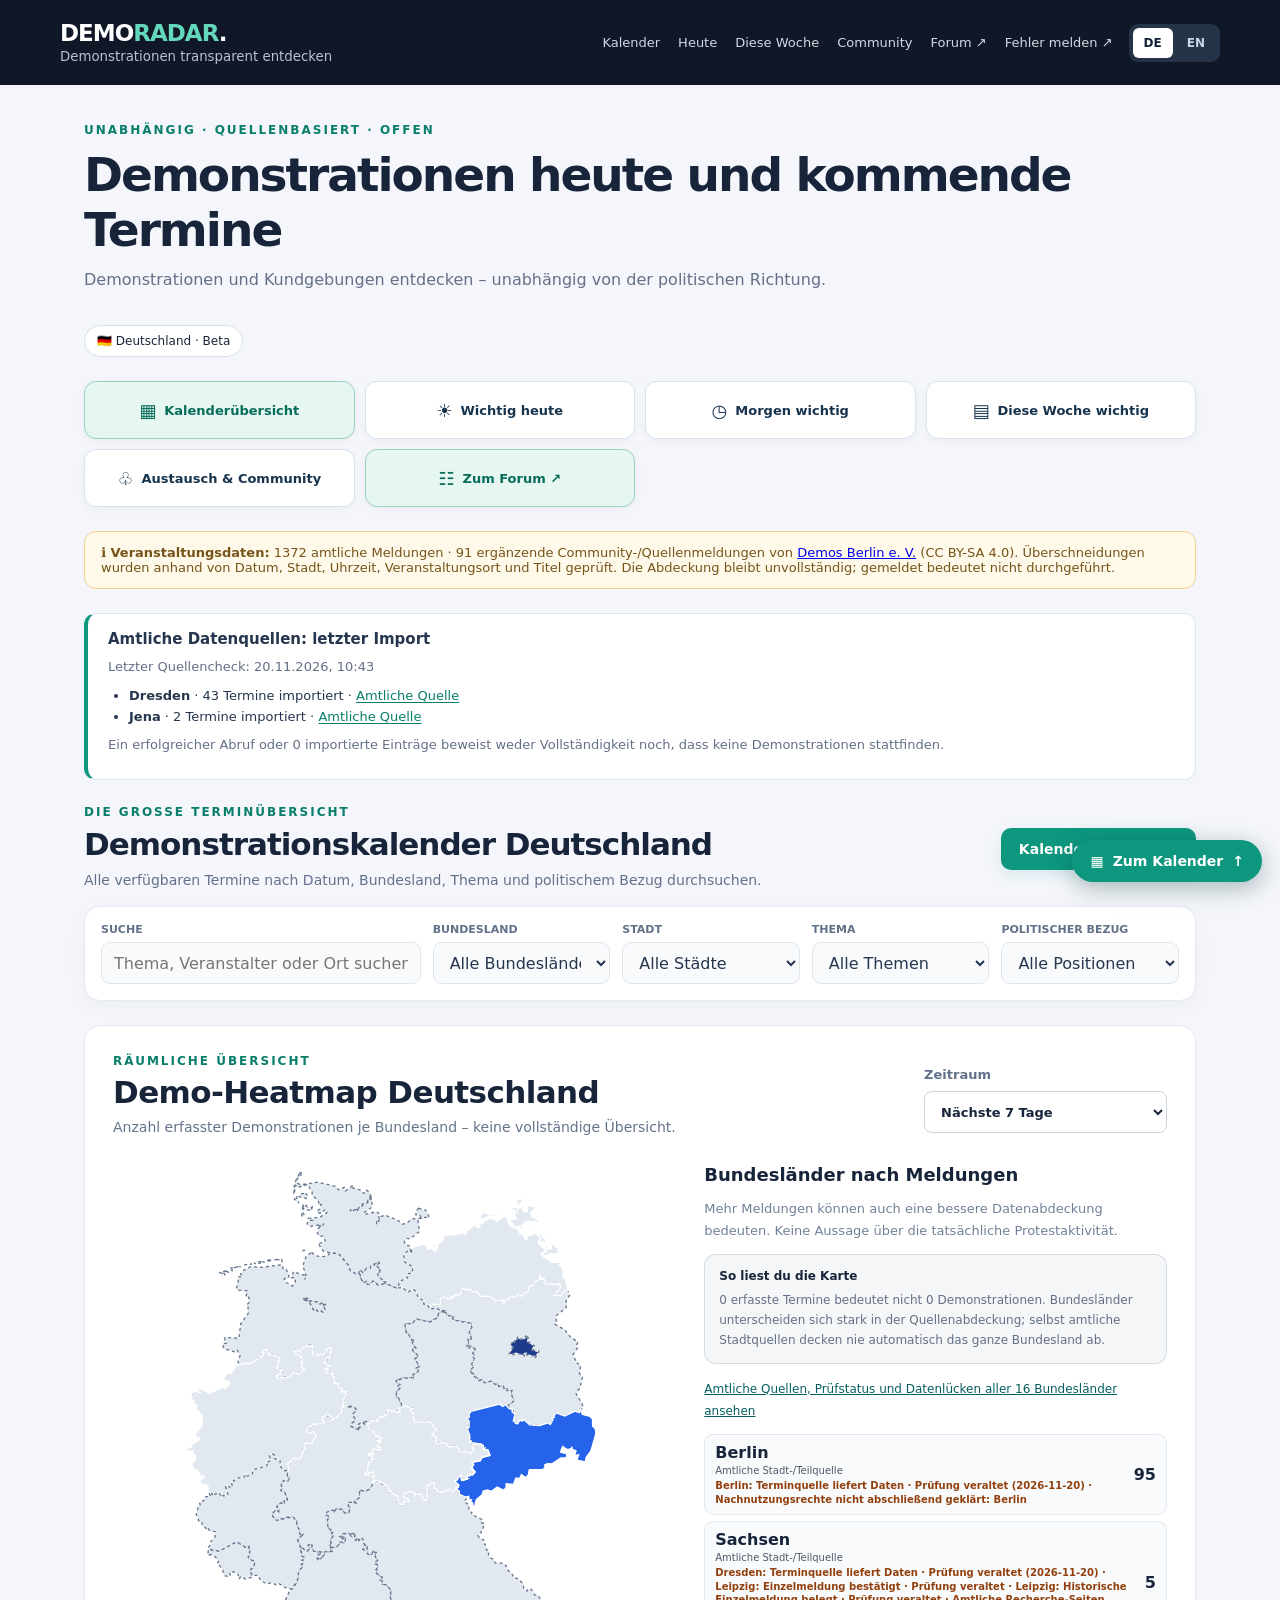
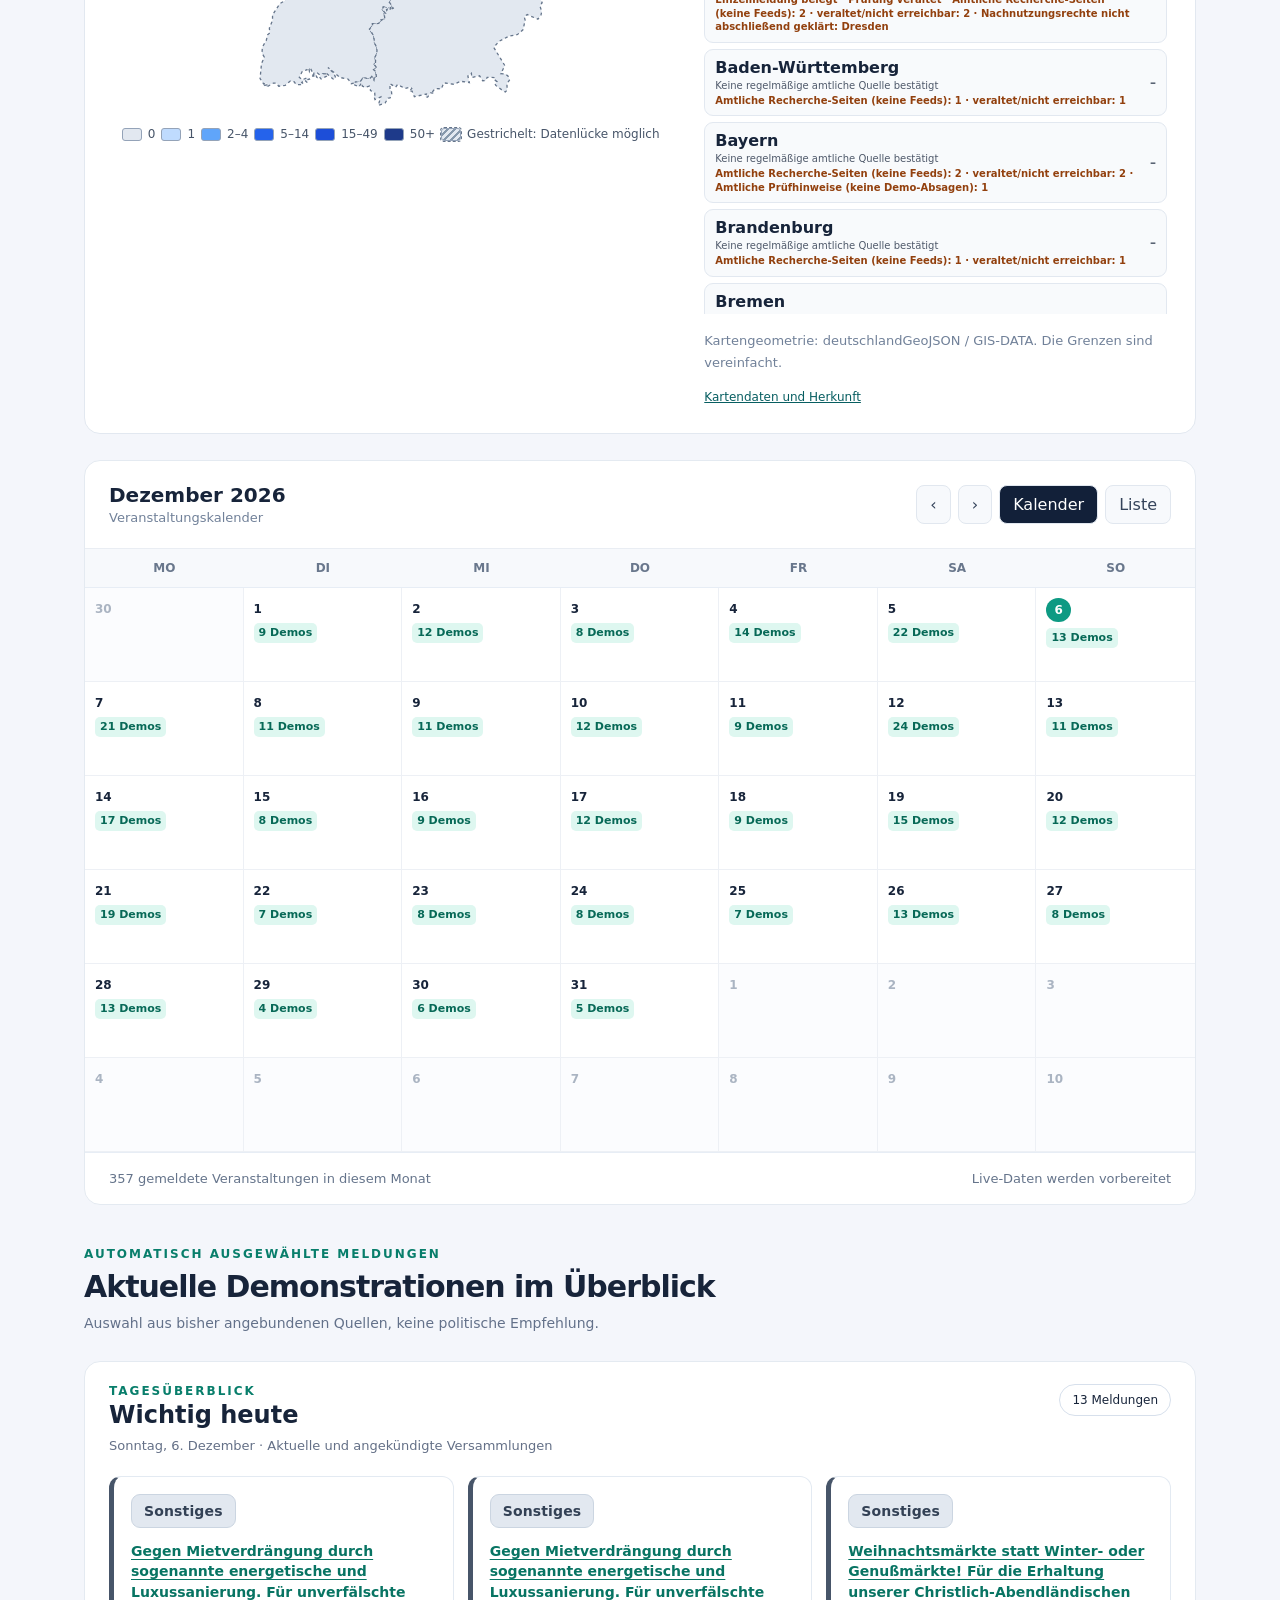
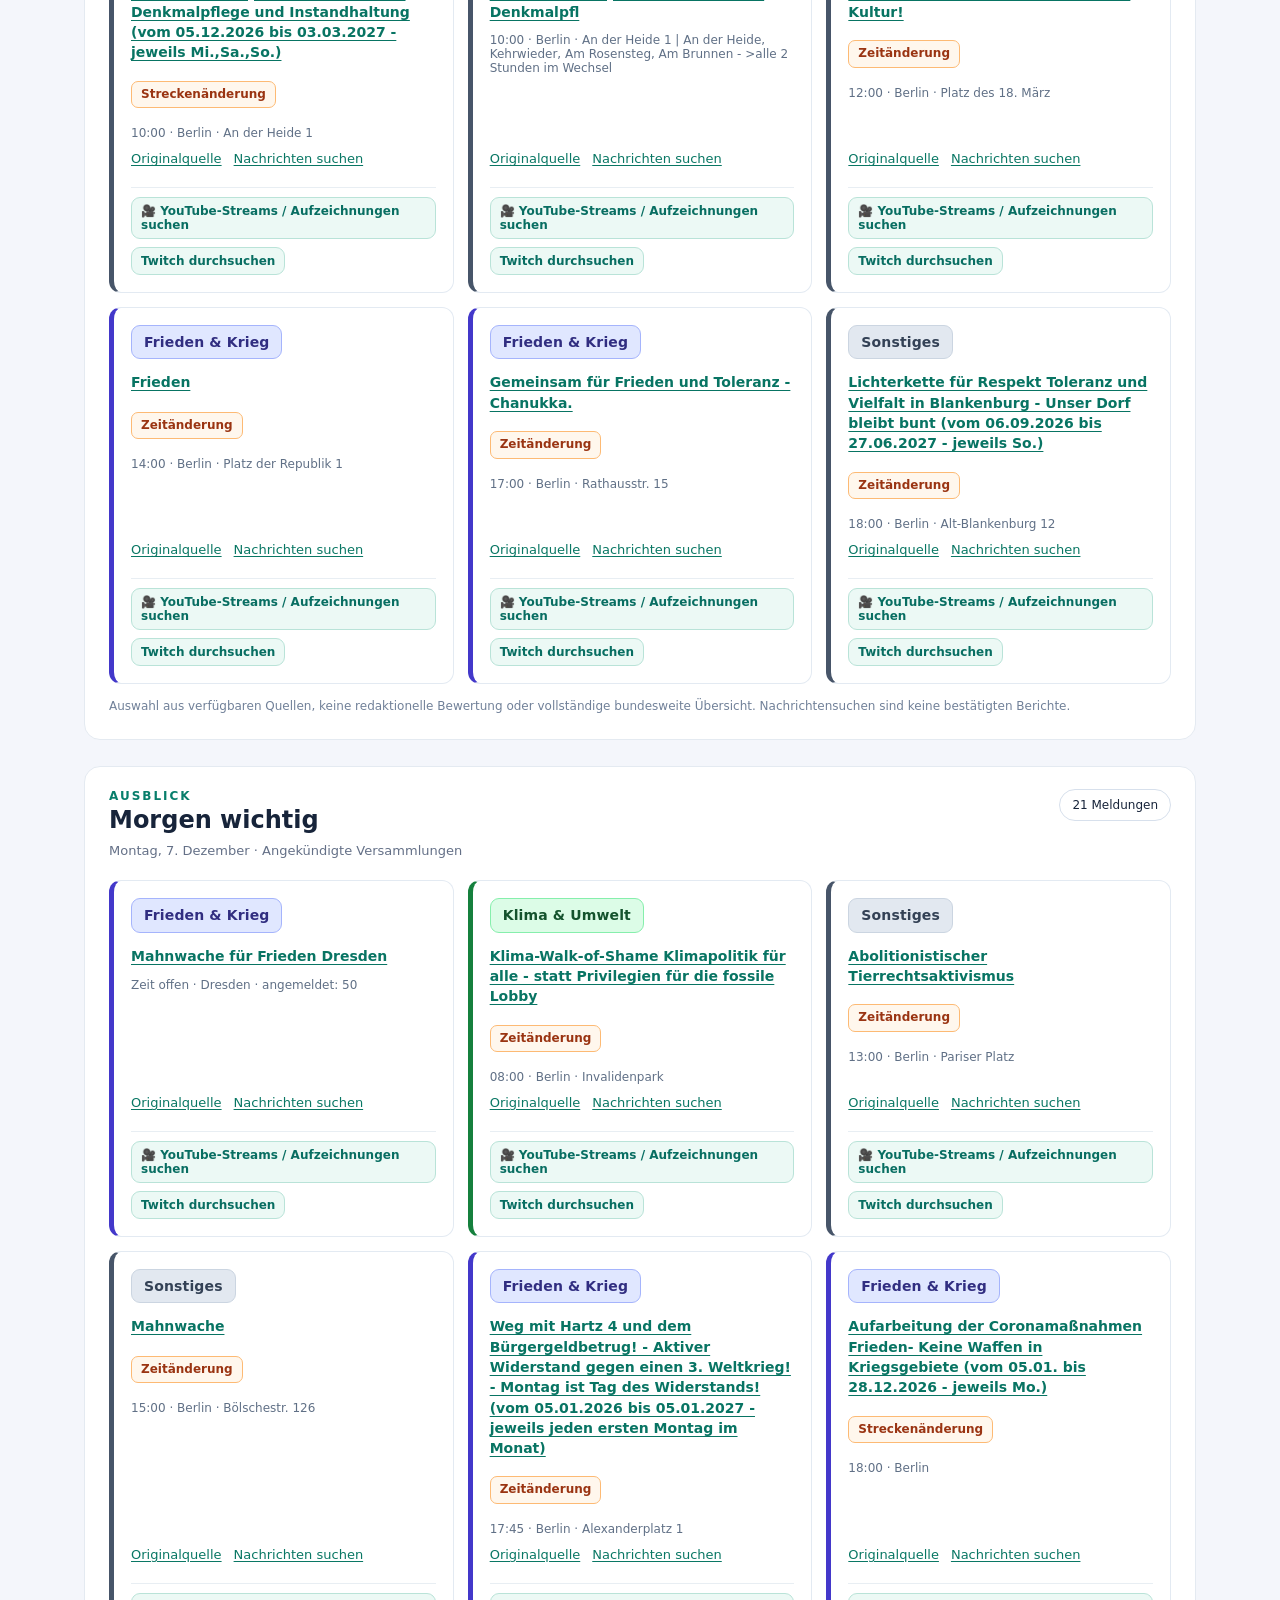
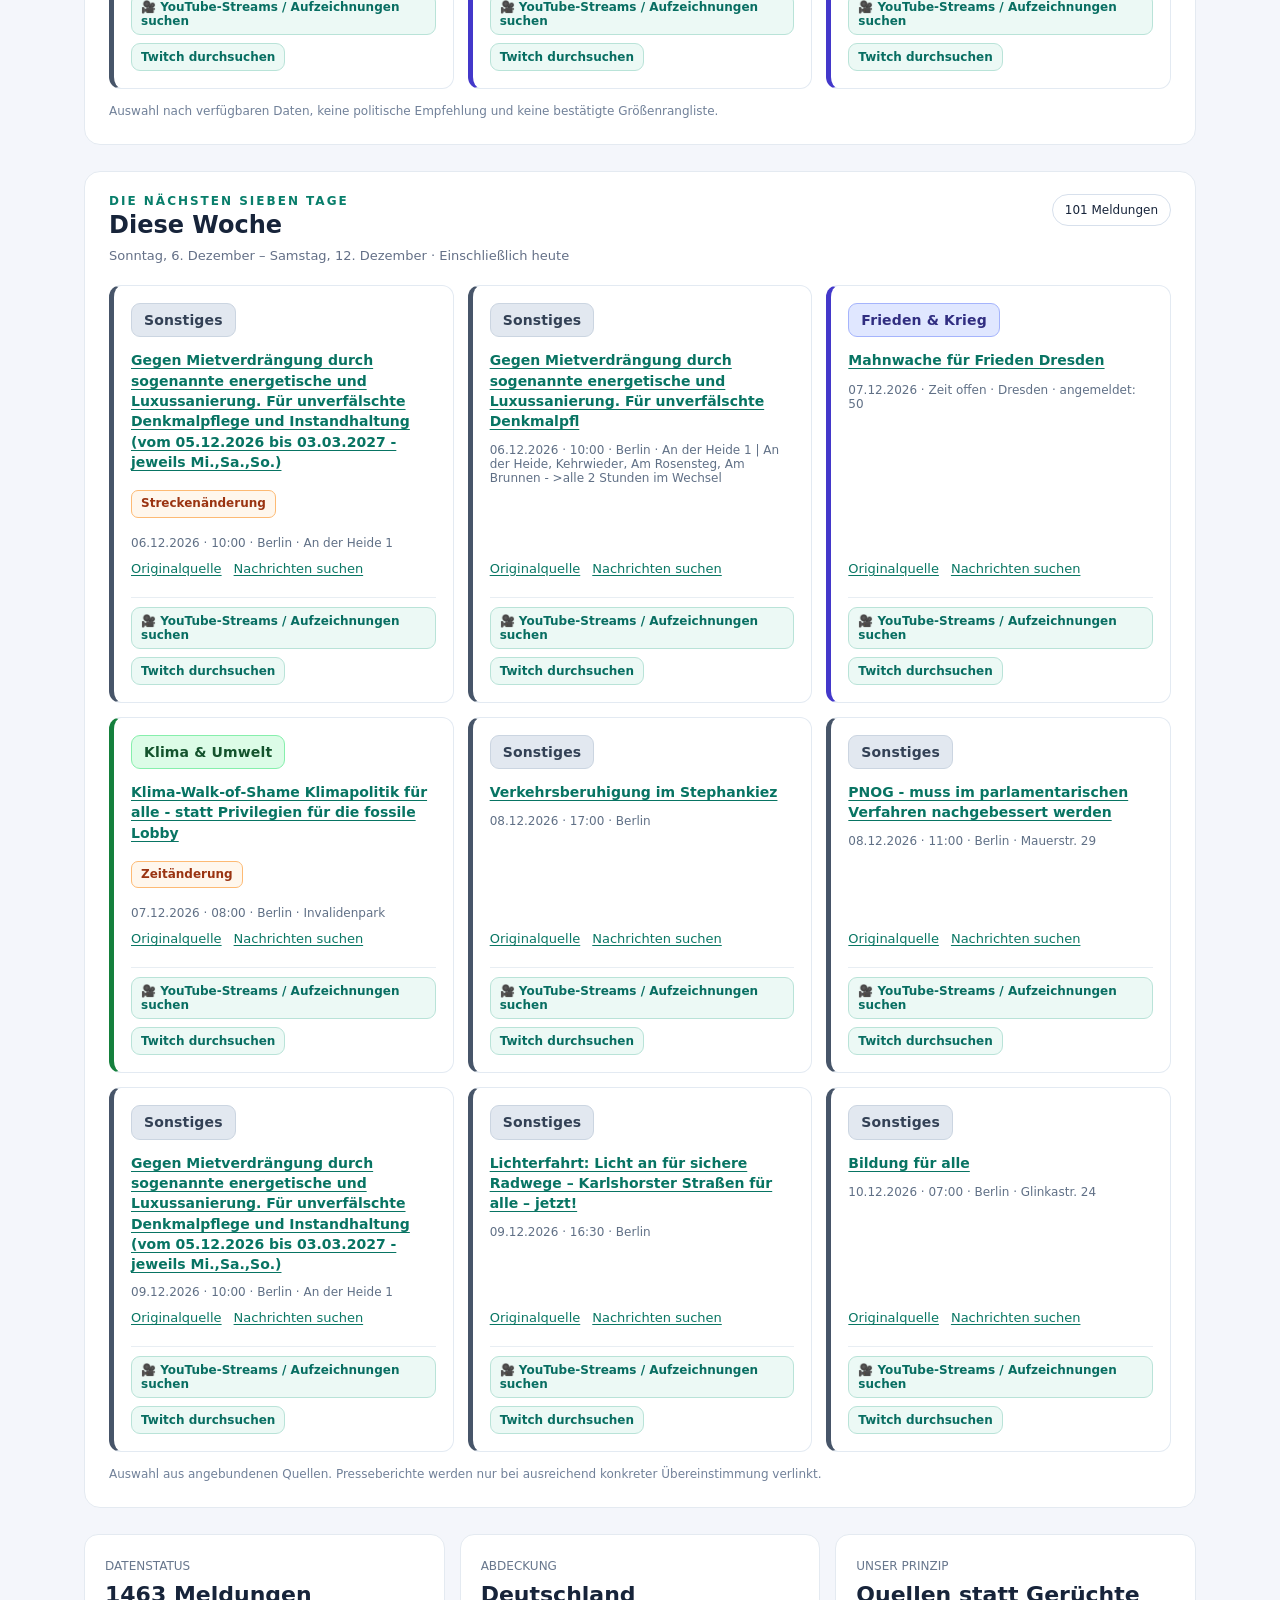
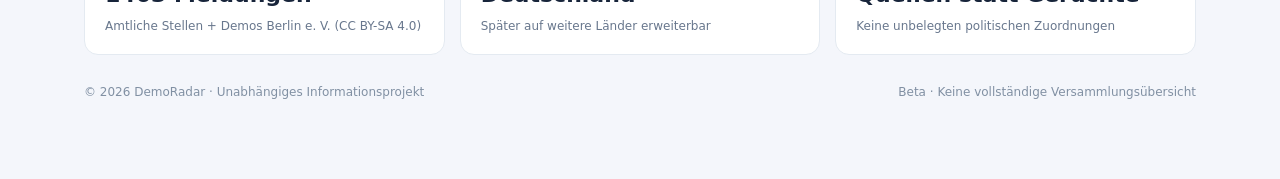
==== index.html @ 7ce8adf0 "seo: target demonstrations today and future dates in DE/EN H1 and translation" ====
<!doctype html>
<html lang="de"><head><meta charset="utf-8"><meta name="viewport" content="width=device-width,initial-scale=1"><meta name="theme-color" content="#101827"><meta name="robots" content="index,follow,max-snippet:-1"><meta property="og:type" content="website"><meta property="og:site_name" content="DemoRadar"><meta property="og:title" content="DemoRadar – Demonstrationen in Deutschland finden"><meta property="og:description" content="Heutige und kommende Demonstrationen nach Stadt und Bundesland entdecken – mit Quellen, Datenstand und Hinweisen zu Abdeckungslücken."><meta property="og:url" content="https://demoradar.pages.dev/"><meta name="twitter:card" content="summary"><meta name="description" content="DemoRadar – Demonstrationen, Kundgebungen und Proteste finden. Transparenter Kalender für Deutschland."><title>DemoRadar — Demonstrationen im Überblick</title><link rel="canonical" href="https://demoradar.pages.dev/"><link rel="alternate" hreflang="de" href="https://demoradar.pages.dev/"><link rel="alternate" hreflang="en" href="https://demoradar.pages.dev/en/"><link rel="alternate" hreflang="x-default" href="https://demoradar.pages.dev/"><style>
:root{font-family:Inter,system-ui,-apple-system,Segoe UI,sans-serif;color:#17243a;background:#f4f6fb}*{box-sizing:border-box}body{margin:0}button,input,select{font:inherit}button{cursor:pointer}header{background:#101827;color:#fff;padding:20px max(24px,calc((100vw - 1160px)/2));display:flex;justify-content:space-between;align-items:center;gap:16px;flex-wrap:wrap}header .brand{font-size:23px;font-weight:850;letter-spacing:-1px}.brand span{color:#63d8bd}header small{color:#b6c2d3}nav{display:flex;gap:18px;font-size:13px;color:#d0d9e4}main{max-width:1160px;margin:auto;padding:38px 24px 80px}.intro{display:flex;justify-content:space-between;gap:20px;align-items:end;flex-wrap:wrap}.eyebrow{font-size:12px;text-transform:uppercase;font-weight:800;letter-spacing:2px;color:#087e6b}h1{font-size:clamp(30px,4vw,47px);letter-spacing:-2px;margin:10px 0}p{line-height:1.65;color:#647087}.intro p{margin:0 0 12px}.pill{border:1px solid #d7e0ec;border-radius:99px;padding:8px 12px;background:white;font-size:12px}.notice{border:1px solid #f1d08a;background:#fff9e9;border-radius:12px;padding:13px 16px;font-size:13px;color:#765419;margin:24px 0}.toolbar{display:grid;grid-template-columns:minmax(180px,1.8fr) repeat(4,minmax(0,1fr));gap:12px;background:white;border:1px solid #e4eaf1;box-shadow:0 4px 20px #1020370a;border-radius:16px;padding:16px}label{font-size:11px;color:#62718a;font-weight:750;display:block;margin-bottom:6px}input,select{background:#f8fafc;border:1px solid #dfe6ee;border-radius:9px;width:100%;height:42px;padding:0 12px;color:#26364e}input:focus,select:focus{outline:2px solid #4cbda9}.mainpanel{margin-top:26px;border:1px solid #e4eaf1;background:#fff;border-radius:16px;overflow:hidden}.panelhead{display:flex;justify-content:space-between;align-items:center;gap:15px;padding:22px 24px;border-bottom:1px solid #e9edf3;flex-wrap:wrap}.panelhead h2{margin:0;font-size:20px}.controls{display:flex;gap:7px}.controls button{background:#f7f9fc;border:1px solid #e1e7ef;border-radius:8px;padding:9px 13px;color:#34435a}.controls button.active{background:#122039;color:white}.week{display:grid;grid-template-columns:repeat(7,1fr);text-align:center;background:#f7f9fc;border-bottom:1px solid #e7edf5;color:#69778c;font-size:12px;font-weight:750}.week div{padding:12px}.calendar{display:grid;grid-template-columns:repeat(7,1fr)}.day{min-height:94px;border-right:1px solid #edf0f5;border-bottom:1px solid #edf0f5;padding:10px;position:relative}.day:nth-child(7n){border-right:0}.day.muted{background:#fbfcfe;color:#aab4c2}.daynum{font-size:12px;font-weight:750}.today .daynum{display:inline-block;background:#0e9a83;color:#fff;border-radius:50%;padding:5px 8px}.empty{padding:60px 24px;text-align:center}.empty .symbol{font-size:40px}.empty h3{margin:10px 0 3px}.empty p{max-width:480px;margin:0 auto}.summary{display:flex;justify-content:space-between;gap:16px;align-items:center;padding:18px 24px;border-top:1px solid #e7edf5;color:#65748b;font-size:13px;flex-wrap:wrap}.btn{background:#0d977f;color:white!important;border:0;border-radius:10px;padding:11px 16px;font-weight:700}.secondary{background:white;border:1px solid #dfe6ee;border-radius:9px;padding:9px 12px}.cards{display:grid;grid-template-columns:repeat(3,1fr);gap:15px;margin:26px 0}.stat{border:1px solid #e4eaf1;border-radius:14px;background:#fff;padding:20px}.stat strong{font-size:22px;display:block;margin:8px 0}.stat span{color:#68778d;font-size:12px}.footer{font-size:12px;color:#8190a3;margin-top:30px;display:flex;justify-content:space-between;gap:15px;flex-wrap:wrap}#list{display:none;padding:22px}#list.visible{display:block}#calendarWrap.hidden{display:none}.small{font-size:13px;color:#718199}@media(max-width:760px){.toolbar{grid-template-columns:1fr 1fr}.toolbar>div:first-child{grid-column:span 2}.cards{grid-template-columns:1fr}.day{min-height:65px;padding:6px}.panelhead{padding:17px}.week div{padding:9px 2px}}@media(max-width:440px){nav{display:none}main{padding:25px 12px 50px}.toolbar{grid-template-columns:1fr}.toolbar>div:first-child{grid-column:span 1}.day{min-height:54px}.controls button{padding:8px}}

/* Transparenter Status amtlicher Quellen */
.source-status-note{margin:16px 0 22px;padding:16px 20px;background:#fff;border:1px solid #dce7f1;border-left:4px solid #0d977f;border-radius:12px;font-size:13px;color:#26364e}
.source-status-note>strong{font-size:15px}
.source-status-note p{margin:8px 0;color:#647087}
.source-status-note ul{margin:10px 0;padding-left:21px;display:grid;gap:6px}
.source-status-note a{color:#087e6b;text-underline-offset:2px}
.source-status-note a:focus-visible{outline:2px solid #087e6b;outline-offset:2px}

/* Demo event related livestreams and recordings. Never infer LIVE from a channel link. */
.event-stream-teaser{display:flex;gap:8px;flex-wrap:wrap;margin-top:10px;padding-top:9px;border-top:1px solid #e8eef3}
.event-stream-teaser a{display:inline-flex;align-items:center;max-width:100%;padding:6px 9px;font-size:12px;font-weight:750;color:#086e62;background:#ecf9f5;border:1px solid #b9e3d8;border-radius:9px;text-decoration:none;overflow-wrap:anywhere}
.event-stream-teaser a:hover,.event-stream-teaser a:focus-visible{background:#d6f5e9;border-color:#0d977f}
.event-stream-teaser a:focus-visible{outline:3px solid #155e75;outline-offset:2px}
/* Potential video matches are deliberately less prominent than verified event streams. */
.event-stream-teaser.tentative a{background:#fff8e6;color:#75521c;border-color:#e8c98a}
.event-stream-teaser.tentative a:hover,.event-stream-teaser.tentative a:focus-visible{background:#fff1ce;border-color:#bd9552}
.event-stream-teaser.tentative a{flex-direction:column;align-items:flex-start;gap:3px;line-height:1.35;max-width:min(100%,360px)}
.event-stream-teaser.tentative a span{font-weight:800}
.event-stream-teaser.tentative a small{font-size:11px;font-weight:500;color:#75603f;overflow-wrap:anywhere}
.heatmap-coverage-note{background:rgba(124,146,169,.08);border:1px solid rgba(124,146,169,.28);border-radius:12px;padding:12px 14px;margin:8px 0 14px;font-size:12px;line-height:1.5}
.heatmap-coverage-note p{margin:6px 0 0}
.heatmap-source-wrap{display:flex;flex-direction:column;gap:2px;min-width:0;text-align:left}
.heatmap-source-label{display:block;font-size:10px;font-weight:500;line-height:1.3;opacity:.75;white-space:normal;overflow-wrap:anywhere}
.heatmap-count-zero{font-size:12px;white-space:nowrap;opacity:.7}
.heatmap-swatch-gap{background:repeating-linear-gradient(135deg,#e2e8f0 0,#e2e8f0 3px,#8799ac 3px,#8799ac 5px)!important;outline:1px dashed #65758b}
.heatmap-state[stroke-dasharray]{stroke:#65758b;stroke-width:1.3}
@media(max-width:600px){.heatmap-coverage-note{padding:10px 12px}.heatmap-source-label{font-size:10px}}
.heatmap-health-label{display:block;font-size:10px;line-height:1.35;color:#14532d;opacity:.85;white-space:normal;overflow-wrap:anywhere}.heatmap-health-label.is-warning{color:#92400e;opacity:1}.heatmap-health-label.is-muted{color:#64748b}
/* DemoRadar Tagesueberblick */
.featured{margin:26px 0;background:#fff;border:1px solid #e4eaf1;border-radius:16px;padding:22px 24px}.featured-header{display:flex;justify-content:space-between;align-items:flex-start;gap:16px;flex-wrap:wrap}.featured-header h2{font-size:24px;margin:3px 0 6px}.featured-sub{color:#647087;font-size:13px;margin:0}.featured-grid{display:grid;grid-template-columns:repeat(3,minmax(0,1fr));gap:14px;margin-top:19px}.featured-item{border:1px solid #e3eaf2;border-radius:12px;padding:17px;display:flex;flex-direction:column;gap:11px;min-width:0}.featured-item h3{font-size:16px;line-height:1.45;margin:0;overflow-wrap:anywhere}.featured-meta{font-size:12px;color:#607086}.featured-badge{font-size:11px;font-weight:750;color:#0b7361;background:#e6f8f2;border-radius:99px;padding:5px 9px;align-self:flex-start}.featured-links{display:flex;gap:12px;flex-wrap:wrap;margin-top:auto;font-size:13px}.featured-links a{color:#097764;text-decoration:underline;text-underline-offset:2px}.featured-explainer{margin:13px 0 0;font-size:12px;color:#718199}.featured-empty{margin-top:18px;padding:20px;border-radius:10px;background:#f7f9fc;color:#647087;font-size:14px}@media(max-width:850px){.featured-grid{grid-template-columns:1fr 1fr}}@media(max-width:560px){.featured-grid{grid-template-columns:1fr}.featured{padding:18px 15px}}
.calendar-intro{display:flex;align-items:center;justify-content:space-between;gap:18px;flex-wrap:wrap;margin:25px 0 14px}.calendar-intro h2{margin:7px 0;font-size:clamp(23px,3vw,31px);letter-spacing:-1px}.calendar-intro p,.highlight-heading p{margin:0;color:#63718a;font-size:14px}.calendar-nav{display:inline-flex;align-items:center;justify-content:center;background:#0d977f;color:white;text-decoration:none;padding:13px 18px;font-size:14px;font-weight:750;border-radius:10px;box-shadow:0 5px 14px #0d977f22}.calendar-nav:hover{background:#0a806c}.highlight-heading{margin-top:42px}.highlight-heading h2{margin:8px 0;font-size:clamp(22px,3vw,30px);letter-spacing:-1px}#demo-kalender{scroll-margin-top:16px}nav a{color:#d0d9e4;text-decoration:none}nav a:hover{text-decoration:underline}@media(max-width:760px){.calendar-intro{align-items:stretch}.calendar-nav{width:100%}}@media(prefers-reduced-motion:no-preference){html{scroll-behavior:smooth}}
/* Schnellnavigation und dauerhaft erreichbarer Kalender-Sprunglink */
.quick-links{display:grid;grid-template-columns:repeat(4,minmax(0,1fr));gap:10px;margin:24px 0 12px}.quick-link{min-height:58px;display:flex;gap:8px;align-items:center;justify-content:center;text-align:center;padding:12px 10px;border-radius:12px;border:1px solid #d8e5eb;background:#fff;color:#18344d;font-weight:750;font-size:13px;text-decoration:none;box-shadow:0 2px 8px #1020370b}.quick-link:hover,.quick-link:focus-visible{background:#e6f7f2;border-color:#0d977f}.quick-link-primary{background:#e6f7f2;border-color:#9bcfbe;color:#076c59}.quick-link span[aria-hidden="true"]{font-size:18px}.quick-link span[data-i18n]{font-size:13px}.floating-calendar-link{position:fixed;z-index:1000;right:max(18px,env(safe-area-inset-right));bottom:max(18px,env(safe-area-inset-bottom));display:inline-flex;align-items:center;justify-content:center;gap:9px;background:#0d977f;color:#fff;text-decoration:none;font-weight:800;font-size:14px;padding:13px 18px;border-radius:999px;box-shadow:0 6px 24px #123a3c55;transition:background .15s,transform .15s}.floating-calendar-link:hover,.floating-calendar-link:focus-visible{background:#087463;transform:translateY(-2px)}.quick-link:focus-visible,.floating-calendar-link:focus-visible{outline:3px solid #123f9d;outline-offset:3px}#todaySection,#tomorrowSection,#weekSection,#demo-kalender{scroll-margin-top:18px}@media(max-width:750px){.quick-links{grid-template-columns:repeat(2,minmax(0,1fr));gap:8px}.quick-link{min-height:54px;font-size:12px}.quick-link span[data-i18n]{font-size:12px}.floating-calendar-link{right:12px;bottom:max(12px,env(safe-area-inset-bottom));font-size:12px;padding:12px 14px}}@media(max-width:390px){.floating-calendar-label{font-size:11px}}
.language-switch{display:inline-flex;align-items:center;gap:3px;background:#243348;padding:4px;border-radius:9px;flex-shrink:0}.language-switch button{background:transparent;color:#cad6e4;border:0;padding:8px 11px;font-size:12px;font-weight:800;border-radius:6px;cursor:pointer}.language-switch button.active{background:#fff;color:#122039}.language-switch button:focus-visible{outline:2px solid #63d8bd;outline-offset:2px}header .header-navigation{margin-left:auto}@media(max-width:440px){header .header-navigation{display:none}.language-switch{margin-left:auto}}
.day-events{overflow-wrap:anywhere;line-height:1.25;cursor:pointer}.day-events:focus-visible{outline:3px solid #087e6b;outline-offset:1px}@media(max-width:760px){.toolbar{grid-template-columns:repeat(2,minmax(0,1fr))}.day-events{font-size:clamp(9px,2.3vw,11px)!important;padding:3px 2px!important}}@media(max-width:440px){.toolbar{grid-template-columns:1fr}.toolbar>div:first-child{grid-column:span 1}}
/* Visual topic taxonomy: strong labels and a subtle card accent, independent of political position. */
.topic-card{--topic-accent:#475569;--topic-bg:#f1f5f9;--topic-ink:#334155;--topic-border:#cbd5e1;border-left:5px solid var(--topic-accent)!important}
.topic-climate{--topic-accent:#15803d;--topic-bg:#dcfce7;--topic-ink:#14532d;--topic-border:#86efac}
.topic-peace{--topic-accent:#4338ca;--topic-bg:#e0e7ff;--topic-ink:#312e81;--topic-border:#a5b4fc}
.topic-social{--topic-accent:#b45309;--topic-bg:#fef3c7;--topic-ink:#78350f;--topic-border:#fcd34d}
.topic-migration{--topic-accent:#0e7490;--topic-bg:#cffafe;--topic-ink:#164e63;--topic-border:#67e8f9}
.topic-democracy{--topic-accent:#a21caf;--topic-bg:#fae8ff;--topic-ink:#701a75;--topic-border:#f0abfc}
.topic-other{--topic-accent:#475569;--topic-bg:#e2e8f0;--topic-ink:#334155;--topic-border:#cbd5e1}
.topic-badge,.featured-badge.topic-badge{display:inline-flex;align-items:center;max-width:100%;width:max-content;min-height:33px;padding:7px 12px;border-radius:9px;border:1px solid var(--topic-border);background:var(--topic-bg);color:var(--topic-ink);font-size:14px;font-weight:800;line-height:1.3;letter-spacing:.01em;overflow-wrap:anywhere;align-self:flex-start}
.featured-item.topic-card{border-top:1px solid #e3eaf2;border-right:1px solid #e3eaf2;border-bottom:1px solid #e3eaf2}
.event-list-card{padding:16px;border:1px solid #e6eaf0;border-radius:10px;background:#fff;display:flex;flex-direction:column;gap:8px;min-width:0}
.event-list-card>strong{font-size:16px;line-height:1.4;overflow-wrap:anywhere}
.event-card-top{display:flex;align-items:center;justify-content:space-between;gap:8px 14px;flex-wrap:wrap}
.event-card-top>.small{flex:1 1 170px;text-align:right}
@media(max-width:560px){.topic-badge,.featured-badge.topic-badge{font-size:14px;padding:7px 10px}.event-card-top>.small{text-align:left;flex-basis:100%}}

/* Shareable, keyboard accessible event details. */
.event-detail-overlay[hidden]{display:none!important}
.event-detail-overlay{position:fixed;inset:0;z-index:1100;background:#101827ab;padding:clamp(10px,4vw,32px);display:grid;place-items:center}
.event-detail-panel{background:#fff;border-radius:16px;border:1px solid #dfe6ee;box-shadow:0 15px 70px #06101d66;width:min(100%,720px);max-height:calc(100dvh - 24px);overflow:auto;padding:clamp(17px,3vw,30px);overscroll-behavior:contain}
.event-detail-head{display:flex;align-items:center;justify-content:space-between;gap:12px}
.event-detail-close{font-size:22px;width:42px;height:42px;border:1px solid #d7e0ec;border-radius:9px;background:#fff;color:#17243a}
.event-detail-panel h2{font-size:clamp(23px,3vw,30px);line-height:1.3;overflow-wrap:anywhere;margin:16px 0}
.event-detail-grid{display:grid;grid-template-columns:repeat(2,minmax(0,1fr));gap:15px;margin:20px 0}
.event-detail-field{padding:12px;border:1px solid #e1e7ef;border-radius:10px;min-width:0;overflow-wrap:anywhere}
.event-detail-field strong{display:block;color:#475569;font-size:12px;margin-bottom:7px}
.event-detail-field span{color:#142237;font-weight:650}
.event-detail-actions{display:flex;flex-wrap:wrap;gap:10px;margin:15px 0}
.event-detail-actions a,.event-detail-actions button{border:1px solid #0d977f;border-radius:9px;background:#0d977f;color:white;padding:11px 15px;text-decoration:none;font-weight:700;font-size:14px}
.event-detail-actions button{background:white;color:#087463}
.event-detail-actions :focus-visible,.event-detail-close:focus-visible,.event-card-link:focus-visible{outline:3px solid #2367ab;outline-offset:3px}
.event-card-link{display:inline-flex;color:#087463;font-weight:750;font-size:14px;text-underline-offset:3px;align-self:flex-start}
body.detail-open{overflow:hidden}
@media(max-width:560px){.event-detail-grid{grid-template-columns:1fr;gap:9px}.event-detail-overlay{padding:8px}.event-detail-panel{max-height:calc(100dvh - 16px)}}

.heatmap-section{background:white;border:1px solid #e2e8f0;border-radius:16px;padding:clamp(15px,3vw,28px);margin:24px 0;scroll-margin-top:15px}
.heatmap-head{display:flex;align-items:flex-end;justify-content:space-between;flex-wrap:wrap;gap:16px}.heatmap-head h2{font-size:clamp(22px,3vw,31px);margin:6px 0;letter-spacing:-.6px}.heatmap-head p{margin:0;color:#64748b;font-size:14px}.heatmap-range-label{font-size:13px;font-weight:750;display:flex;align-items:center;gap:9px;flex-wrap:wrap}.heatmap-range-label select{padding:9px 12px;border:1px solid #cbd5e1;border-radius:8px;background:white;color:#17243a}
.heatmap-content{display:grid;grid-template-columns:minmax(0,1.2fr) minmax(230px,1fr);gap:clamp(12px,3vw,36px);align-items:start;margin-top:20px}
.heatmap-map{min-width:0}.heatmap-map svg{display:block;width:100%;max-height:560px;max-width:440px;margin:auto}
.heatmap-state{stroke:#fff;stroke-width:1.4;vector-effect:non-scaling-stroke;cursor:pointer;transition:fill .16s ease,stroke .16s ease}
.heatmap-state:hover,.heatmap-state:focus-visible{stroke:#10203e;stroke-width:2.8;outline:none}
.heatmap-state[aria-pressed="true"]{stroke:#10203e;stroke-width:3}
.heatmap-legend{display:flex;align-items:center;justify-content:center;flex-wrap:wrap;gap:6px;margin:8px auto}.heatmap-legend span{font-size:12px;color:#475569}.heatmap-swatch{width:20px;height:13px;border-radius:3px;display:inline-block;border:1px solid #94a3b8}
.heatmap-aside h3{font-size:18px;margin:5px 0 9px}.heatmap-ranking{display:grid;gap:6px;max-height:480px;overflow:auto;margin:13px 0 16px}
.heatmap-ranking button{display:flex;align-items:center;justify-content:space-between;gap:10px;width:100%;border:1px solid #e2e8f0;border-radius:9px;padding:8px 10px;background:#f8fafc;color:#17243a;font-weight:700;text-align:left;cursor:pointer}
.heatmap-ranking button[aria-pressed="true"]{border:2px solid #0d977f;background:#eefcf7}
.heatmap-ranking button:hover,.heatmap-ranking button:focus-visible{border-color:#0d977f;outline:1px solid #0d977f}
.heatmap-ranking strong{font-variant-numeric:tabular-nums}.heatmap-aside a{font-size:12px;color:#075e61}
@media(max-width:720px){.heatmap-content{grid-template-columns:1fr}.heatmap-map svg{max-height:410px}.heatmap-ranking{max-height:280px}}

.status-badges{display:flex;flex-wrap:wrap;gap:6px;margin:7px 0}
.status-pill{display:inline-flex;align-items:center;gap:5px;border-radius:7px;padding:5px 9px;font-weight:800;font-size:12px;line-height:1.3}
.status-pill.critical{background:#fee2e2;color:#991b1b;border:1px solid #fca5a5}
.status-pill.caution{background:#fff7ed;color:#9a3412;border:1px solid #fdba74}
.status-pill.info{background:#e0f2fe;color:#075985;border:1px solid #7dd3fc}
.detail-updates{border:1px solid #fde68a;background:#fffbeb;border-radius:10px;padding:12px;margin:10px 0}
.detail-updates h3{font-size:16px;margin:0 0 8px}
.detail-updates ul{padding-left:19px;margin:8px 0}
.detail-updates li{margin:8px 0;overflow-wrap:anywhere}
.detail-press{padding:12px;border:1px solid #e2e8f0;border-radius:9px;margin:10px 0}
.detail-press a{color:#087463;word-break:break-word}

.detail-community-actions{margin:16px 0;padding:16px;border:1px solid #dde8ee;background:#f6fafb;border-radius:12px}
.detail-community-actions h3{margin:2px 0 11px;font-size:18px}
.detail-community-actions p{font-size:13px;color:#475569;line-height:1.5}
.detail-community-actions a{display:inline-flex;align-items:center;padding:9px 12px;margin:5px 6px 5px 0;text-decoration:none;border-radius:8px;border:1px solid #b7d8d3;background:white;color:#096f66;font-weight:750;font-size:13px}
.detail-community-actions a:hover{border-color:#0d977f;background:#f0fdfa}
</style></head><body><header><div><div class="brand">DEMO<span>RADAR</span><span style="color:#fff">.</span></div><small data-i18n="header.subtitle">Demonstrationen transparent entdecken</small></div><nav class="header-navigation"><a href="#demo-kalender" data-i18n="nav.calendar">Kalender</a><a href="#todaySection" data-i18n="nav.today">Heute</a><a href="#weekSection" data-i18n="nav.week">Diese Woche</a><a href="/community/" data-i18n="nav.community">Community</a><a href="https://demoradar.forumieren.de/" target="_blank" rel="noopener noreferrer">Forum ↗</a><a href="/melden/" target="_blank" rel="noopener noreferrer">Fehler melden ↗</a></nav><div class="language-switch" role="group" aria-label="Language / Sprache"><button type="button" data-language="de" aria-pressed="true">DE</button><button type="button" data-language="en" aria-pressed="false">EN</button></div></header><main><div class="intro"><div><div class="eyebrow" data-i18n="hero.eyebrow">Unabhängig · Quellenbasiert · Offen</div><h1 data-i18n="hero.title">Demonstrationen heute und kommende Termine</h1><p data-i18n="hero.description">Demonstrationen und Kundgebungen entdecken – unabhängig von der politischen Richtung.</p></div><span class="pill" data-i18n="hero.beta">🇩🇪 Deutschland · Beta</span></div><nav class="quick-links" aria-label="Schnellzugriffe zu den Bereichen"><a class="quick-link quick-link-primary" href="#demo-kalender"><span aria-hidden="true">▦</span> <span data-i18n="jump.calendar">Kalenderübersicht</span></a><a class="quick-link" href="#todaySection"><span aria-hidden="true">☀</span> <span data-i18n="jump.today">Wichtig heute</span></a><a class="quick-link" href="#tomorrowSection"><span aria-hidden="true">◷</span> <span data-i18n="jump.tomorrow">Morgen wichtig</span></a><a class="quick-link" href="#weekSection"><span aria-hidden="true">▤</span> <span data-i18n="jump.week">Diese Woche wichtig</span></a><a class="quick-link" href="/community/"><span aria-hidden="true">♧</span> <span data-i18n="jump.community">Austausch &amp; Community</span></a><a class="quick-link quick-link-primary" href="https://demoradar.forumieren.de/" target="_blank" rel="noopener noreferrer"><span aria-hidden="true">☷</span> <span>Zum Forum ↗</span></a></nav><div class="notice" role="status" aria-live="polite" data-i18n="source.loadingNotice">Die aktuellen Veranstaltungsdaten werden geladen. Die Abdeckung ist noch unvollständig.</div><div class="calendar-intro"><div><div class="eyebrow" data-i18n="calendar.eyebrow">Die große Terminübersicht</div><h2 data-i18n="calendar.title">Demonstrationskalender Deutschland</h2><p data-i18n="calendar.description">Alle verfügbaren Termine nach Datum, Bundesland, Thema und politischem Bezug durchsuchen.</p></div><a class="calendar-nav" href="#demo-kalender" data-i18n="calendar.jump">Kalender ansehen ↓</a></div><div class="toolbar"><div><label for="search" data-i18n="filter.search">SUCHE</label><input id="search" data-i18n-placeholder="filter.searchPlaceholder" placeholder="Thema, Veranstalter oder Ort suchen …"></div><div><label for="region" data-i18n="filter.region">BUNDESLAND</label><select id="region"><option value="Alle Bundesländer" data-i18n="filter.allRegions">Alle Bundesländer</option><option value="Berlin" data-i18n="state.Berlin">Berlin</option><option value="Brandenburg" data-i18n="state.Brandenburg">Brandenburg</option><option value="Baden-Württemberg" data-i18n="state.Baden-Württemberg">Baden-Württemberg</option><option value="Bayern" data-i18n="state.Bayern">Bayern</option><option value="Bremen" data-i18n="state.Bremen">Bremen</option><option value="Hamburg" data-i18n="state.Hamburg">Hamburg</option><option value="Hessen" data-i18n="state.Hessen">Hessen</option><option value="Mecklenburg-Vorpommern" data-i18n="state.Mecklenburg-Vorpommern">Mecklenburg-Vorpommern</option><option value="Niedersachsen" data-i18n="state.Niedersachsen">Niedersachsen</option><option value="Nordrhein-Westfalen" data-i18n="state.Nordrhein-Westfalen">Nordrhein-Westfalen</option><option value="Rheinland-Pfalz" data-i18n="state.Rheinland-Pfalz">Rheinland-Pfalz</option><option value="Saarland" data-i18n="state.Saarland">Saarland</option><option value="Sachsen" data-i18n="state.Sachsen">Sachsen</option><option value="Sachsen-Anhalt" data-i18n="state.Sachsen-Anhalt">Sachsen-Anhalt</option><option value="Schleswig-Holstein" data-i18n="state.Schleswig-Holstein">Schleswig-Holstein</option><option value="Thüringen" data-i18n="state.Thüringen">Thüringen</option></select></div><div><label for="city" data-i18n="filter.city">STADT</label><select id="city" aria-label="Stadt auswählen"><option value="" data-i18n="filter.allCities">Alle Städte</option></select></div><div><label for="topic" data-i18n="filter.topic">THEMA</label><select id="topic"><option value="Alle Themen" data-i18n="filter.allTopics">Alle Themen</option><option value="Migration" data-i18n="filter.migration">Migration</option><option value="Klima & Umwelt" data-i18n="filter.climate">Klima & Umwelt</option><option value="Frieden & Krieg" data-i18n="filter.peace">Frieden & Krieg</option><option value="Arbeit & Soziales" data-i18n="filter.social">Arbeit & Soziales</option><option value="Demokratie" data-i18n="filter.democracy">Demokratie</option><option value="Sonstiges" data-i18n="filter.other">Sonstiges</option></select></div><div><label for="position" data-i18n="filter.position">POLITISCHER BEZUG</label><select id="position"><option value="Alle Positionen" data-i18n="filter.allPositions">Alle Positionen</option><option value="AfD organisiert" data-i18n="filter.afd">AfD organisiert</option><option value="Gegen AfD" data-i18n="filter.antiAfd">Gegen AfD</option><option value="Antifaschistisch" data-i18n="filter.antifa">Antifaschistisch</option><option value="CDU organisiert" data-i18n="filter.cdu">CDU organisiert</option><option value="Gegen CDU" data-i18n="filter.antiCdu">Gegen CDU</option><option value="Andere / unbekannt" data-i18n="filter.unknown">Andere / unbekannt</option></select></div></div><section class="heatmap-section" id="heatmapSection" aria-labelledby="heatmapHeading">
 <div class="heatmap-head"><div><div class="eyebrow" data-i18n="map.eyebrow">Räumliche Übersicht</div><h2 id="heatmapHeading" data-i18n="map.title">Demo-Heatmap Deutschland</h2><p data-i18n="map.description">Anzahl erfasster Demonstrationen je Bundesland – keine vollständige Übersicht.</p></div><label class="heatmap-range-label" for="heatmapRange"><span data-i18n="map.period">Zeitraum</span><select id="heatmapRange"><option value="7" data-i18n="map.next7">Nächste 7 Tage</option><option value="30" data-i18n="map.next30">Nächste 30 Tage</option></select></label></div>
 <div class="heatmap-content"><div class="heatmap-map"><svg id="heatmapSvg" viewBox="0 0 480 615" role="group" aria-label="Deutschlandkarte nach Anzahl erfasster Demonstrationen" data-i18n-aria="map.aria"><title>DemoRadar Deutschlandkarte</title></svg><div id="heatmapLegend" class="heatmap-legend" aria-hidden="true"></div></div><div class="heatmap-aside"><h3 data-i18n="map.ranking">Bundesländer nach Meldungen</h3><p class="small" data-i18n="map.disclaimer">Mehr Meldungen können auch eine bessere Datenabdeckung bedeuten. Keine Aussage über die tatsächliche Protestaktivität.</p><div class="heatmap-coverage-note"><strong data-i18n="map.coverageTitle">So liest du die Karte</strong><p data-i18n="map.coverageNote">0 gemeldet bedeutet nicht 0 Demonstrationen. Die Quellenabdeckung unterscheidet sich je Bundesland.</p></div><p class="small"><a class="source-registry-link" href="/sources/">Amtliche Quellen, Prüfstatus und Datenlücken aller 16 Bundesländer ansehen</a></p><div id="heatmapRanking" class="heatmap-ranking" role="status" aria-live="polite"></div><p class="small" data-i18n="map.credit">Kartengeometrie: deutschlandGeoJSON / GIS-DATA (Quelle verlinkt).</p><a href="https://github.com/isellsoap/deutschlandGeoJSON" target="_blank" rel="noopener noreferrer" data-i18n="map.creditLink">Kartendaten und Herkunft</a></div></div>
 </section><section class="mainpanel" id="demo-kalender" aria-label="Demonstration calendar"><div class="panelhead"><div><h2 id="monthLabel"></h2><span class="small" data-i18n="calendar.subtitle">Veranstaltungskalender</span></div><div class="controls"><button id="prev" data-i18n-aria="view.previous" aria-label="Vorheriger Monat">‹</button><button id="next" data-i18n-aria="view.next" aria-label="Nächster Monat">›</button><button id="calendarBtn" class="active" data-i18n="view.calendar">Kalender</button><button id="listBtn" data-i18n="view.list">Liste</button></div></div><div id="calendarWrap"><div class="week"><div data-i18n="view.monday">MO</div><div data-i18n="view.tuesday">DI</div><div data-i18n="view.wednesday">MI</div><div data-i18n="view.thursday">DO</div><div data-i18n="view.friday">FR</div><div data-i18n="view.saturday">SA</div><div data-i18n="view.sunday">SO</div></div><div id="calendar" class="calendar"></div><div class="summary"><span id="resultText">Keine verifizierten Termine eingetragen</span><span>Live-Daten werden vorbereitet</span></div></div><div id="list"><div class="empty"><div class="symbol">🗓️</div><h3>Noch keine verifizierten Termine</h3><p>Die Filter sind vorbereitet. Nach Anbindung geprüfter Quellen erscheinen hier automatisch Veranstaltungen mit Quellen- und Aktualisierungsangaben.</p></div></div></section><div class="highlight-heading"><div class="eyebrow" data-i18n="intro.eyebrow">Empfehlungen aus den Meldungen</div><h2 data-i18n="intro.title">Aktuelle Demonstrationen im Überblick</h2><p data-i18n="intro.description">Automatisch ausgewählte Termine aus bisher angebundenen Quellen.</p></div><section id="todaySection" class="featured" aria-labelledby="todayHeading"><div class="featured-header"><div><div class="eyebrow" data-i18n="today.eyebrow">Tagesüberblick</div><h2 id="todayHeading" data-i18n="today.title">Wichtig heute</h2><p class="featured-sub" id="todayDate">Öffentliche Demonstrationen und Kundgebungen</p></div><span class="pill" id="todayCount">Lade Termine …</span></div><div id="todayItems" class="featured-empty" role="status">Die verifizierten Meldungen werden geladen …</div><p class="featured-explainer" data-i18n="today.explain">Auswahl aus verfügbaren behördlichen Meldungen, keine redaktionelle Bewertung oder vollständige bundesweite Übersicht. Verlinkte Nachrichtensuchen sind keine bestätigten Berichte über die Veranstaltung.</p></section><section class="featured" id="tomorrowSection" aria-labelledby="tomorrowHeading"><div class="featured-header"><div><div class="eyebrow" data-i18n="tomorrow.eyebrow">Ausblick</div><h2 id="tomorrowHeading" data-i18n="tomorrow.title">Morgen wichtig</h2><p class="featured-sub" id="tomorrowDate">Angekündigte Kundgebungen und Demonstrationen</p></div><span class="pill" id="tomorrowCount">Lade Termine …</span></div><div id="tomorrowItems" class="featured-empty" role="status">Meldungen werden geladen …</div><p class="featured-explainer" data-i18n="tomorrow.explain">Auswahl nach verfügbaren Daten, keine politische Empfehlung und keine bestätigte Größenrangliste.</p></section><section class="featured" id="weekSection" aria-labelledby="weekHeading"><div class="featured-header"><div><div class="eyebrow" data-i18n="week.eyebrow">Die nächsten sieben Tage</div><h2 id="weekHeading" data-i18n="week.title">Diese Woche</h2><p class="featured-sub" id="weekDate">Kommende Veranstaltungen inklusive heute</p></div><span class="pill" id="weekCount">Lade Termine …</span></div><div id="weekItems" class="featured-empty" role="status">Meldungen werden geladen …</div><p class="featured-explainer" data-i18n="week.explain">Auswahl aus angebundenen amtlichen Quellen. Links zu Presseberichten werden bei ausreichend konkreter Übereinstimmung ergänzt.</p></section><div class="cards"><div class="stat"><span data-i18n="stat.status">DATENSTATUS</span><strong data-i18n="stat.statusValue">Im Aufbau</strong><span data-i18n="stat.statusDesc">Amtliche und öffentliche Datenquellen folgen</span></div><div class="stat"><span data-i18n="stat.coverage">ABDECKUNG</span><strong data-i18n="stat.coverageValue">Deutschland</strong><span data-i18n="stat.coverageDesc">Später auf weitere Länder erweiterbar</span></div><div class="stat"><span data-i18n="stat.principle">UNSER PRINZIP</span><strong data-i18n="stat.principleValue">Quellen statt Gerüchte</strong><span data-i18n="stat.principleDesc">Keine unbelegten politischen Zuordnungen</span></div></div><div class="footer"><span>© <span id="year"></span> DemoRadar · <span data-i18n="footer.project">Unabhängiges Informationsprojekt</span></span><span data-i18n="footer.beta">Beta · Keine vollständige Versammlungsübersicht</span></div></main><script>
const now=new Date();let selected=new Date(now.getFullYear(),now.getMonth(),1);const label=document.getElementById('monthLabel'),calendar=document.getElementById('calendar');function render(){label.textContent=new Intl.DateTimeFormat('de-DE',{month:'long',year:'numeric'}).format(selected);let y=selected.getFullYear(),m=selected.getMonth(),offset=(new Date(y,m,1).getDay()+6)%7,days=new Date(y,m+1,0).getDate(),html='';for(let i=0;i<42;i++){let d=i-offset+1,dt=new Date(y,m,d),muted=d<1||d>days,today=dt.toDateString()===now.toDateString();html+='<div class="day '+(muted?'muted ':'')+(today?'today':'')+'"><span class="daynum">'+dt.getDate()+'</span></div>'}calendar.innerHTML=html;document.getElementById('resultText').textContent='Keine verifizierten Termine für diesen Monat eingetragen'}document.getElementById('prev').onclick=()=>{selected.setMonth(selected.getMonth()-1);render()};document.getElementById('next').onclick=()=>{selected.setMonth(selected.getMonth()+1);render()};function toggle(list){document.getElementById('calendarWrap').classList.toggle('hidden',list);document.getElementById('list').classList.toggle('visible',list);document.getElementById('calendarBtn').classList.toggle('active',!list);document.getElementById('listBtn').classList.toggle('active',list)}document.getElementById('calendarBtn').onclick=()=>toggle(false);document.getElementById('listBtn').onclick=()=>toggle(true);document.getElementById('year').textContent=now.getFullYear();render();
</script><section id="eventDetail" class="event-detail-overlay" hidden role="dialog" aria-modal="true" aria-labelledby="eventDetailTitle"><div class="event-detail-panel" tabindex="-1"><div class="event-detail-head"><span class="eyebrow" data-i18n="detail.title">Veranstaltungsdetails</span><button type="button" id="eventDetailClose" class="event-detail-close" data-i18n-aria="detail.close" aria-label="Details schließen">×</button></div><div id="eventDetailContent" aria-live="polite"></div></div></section><script defer src="/i18n.js"></script><script defer src="/live.js"></script><script defer src="/heatmap.js"></script><a class="floating-calendar-link" href="#demo-kalender" data-i18n-aria="floating.aria" aria-label="Zur Kalenderübersicht springen"><span aria-hidden="true">▦</span><span class="floating-calendar-label" data-i18n="floating.calendar">Zum Kalender</span><span aria-hidden="true">↑</span></a></body></html>
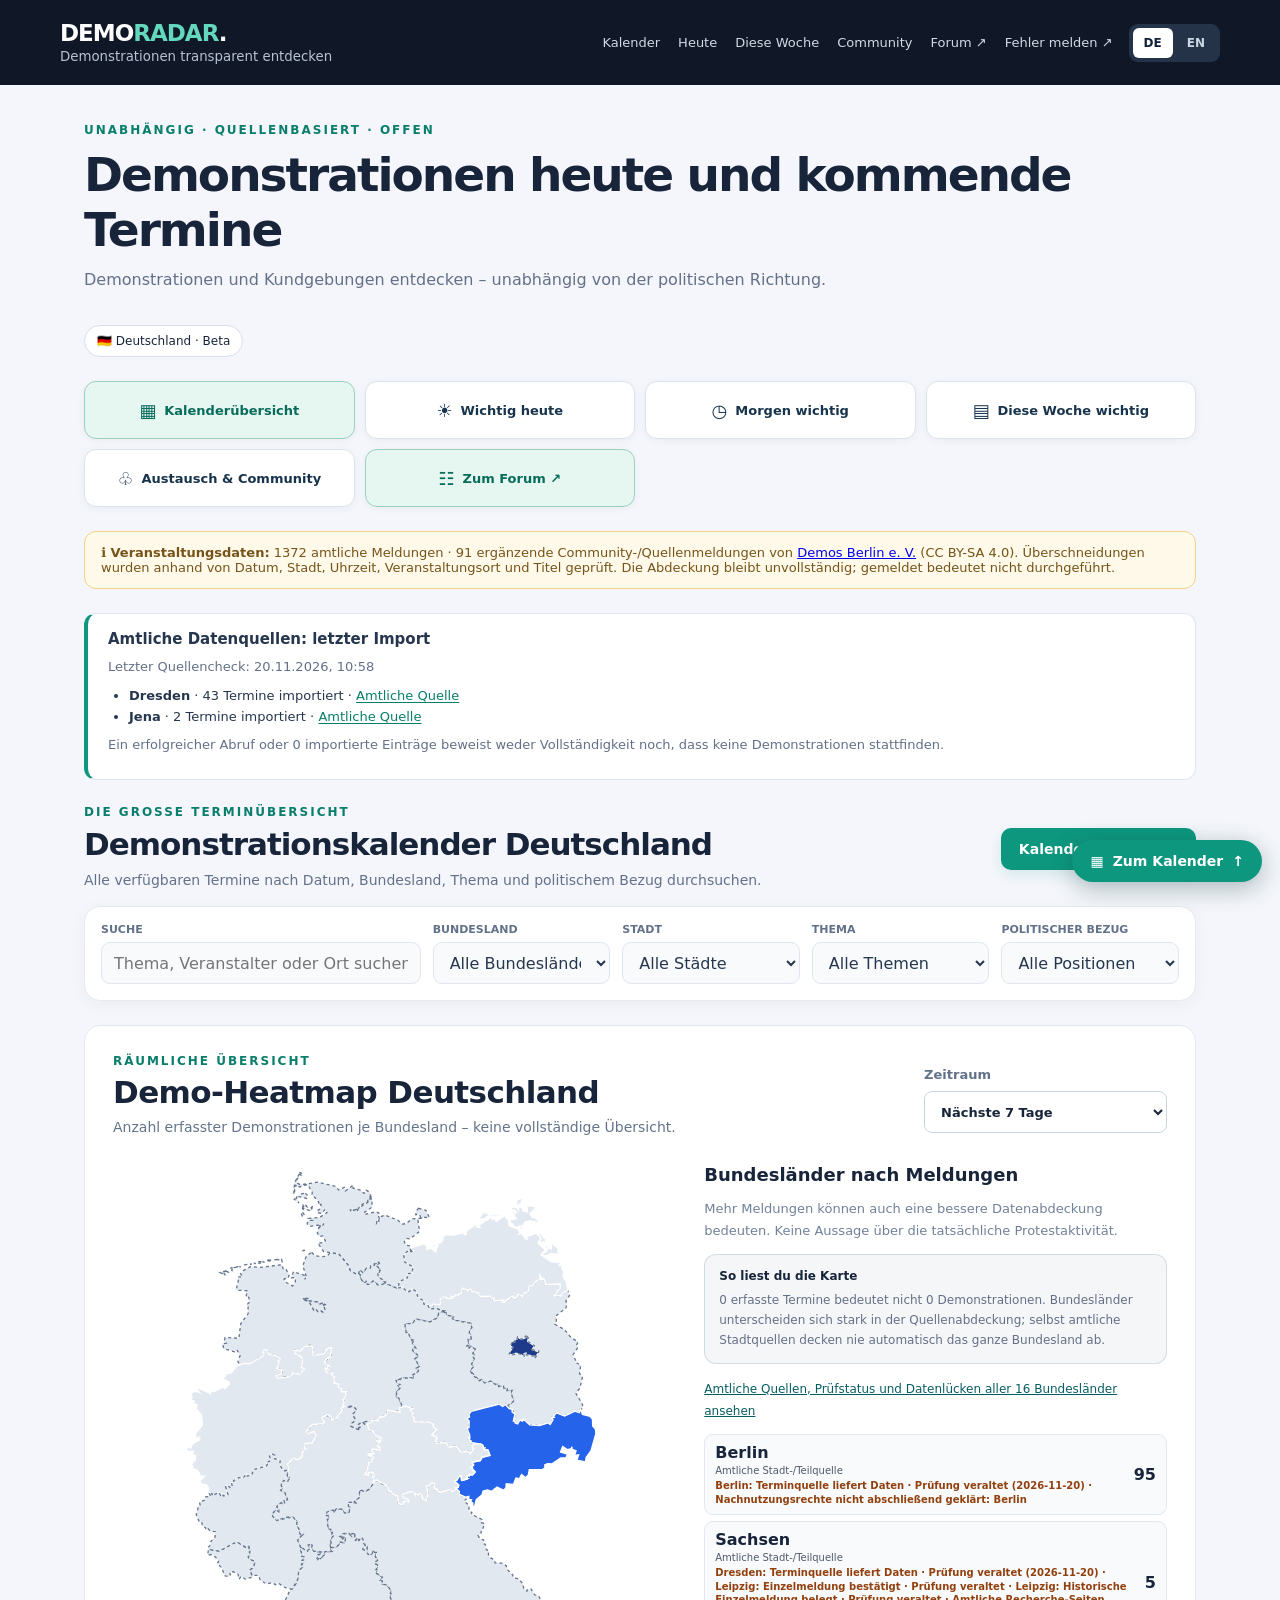
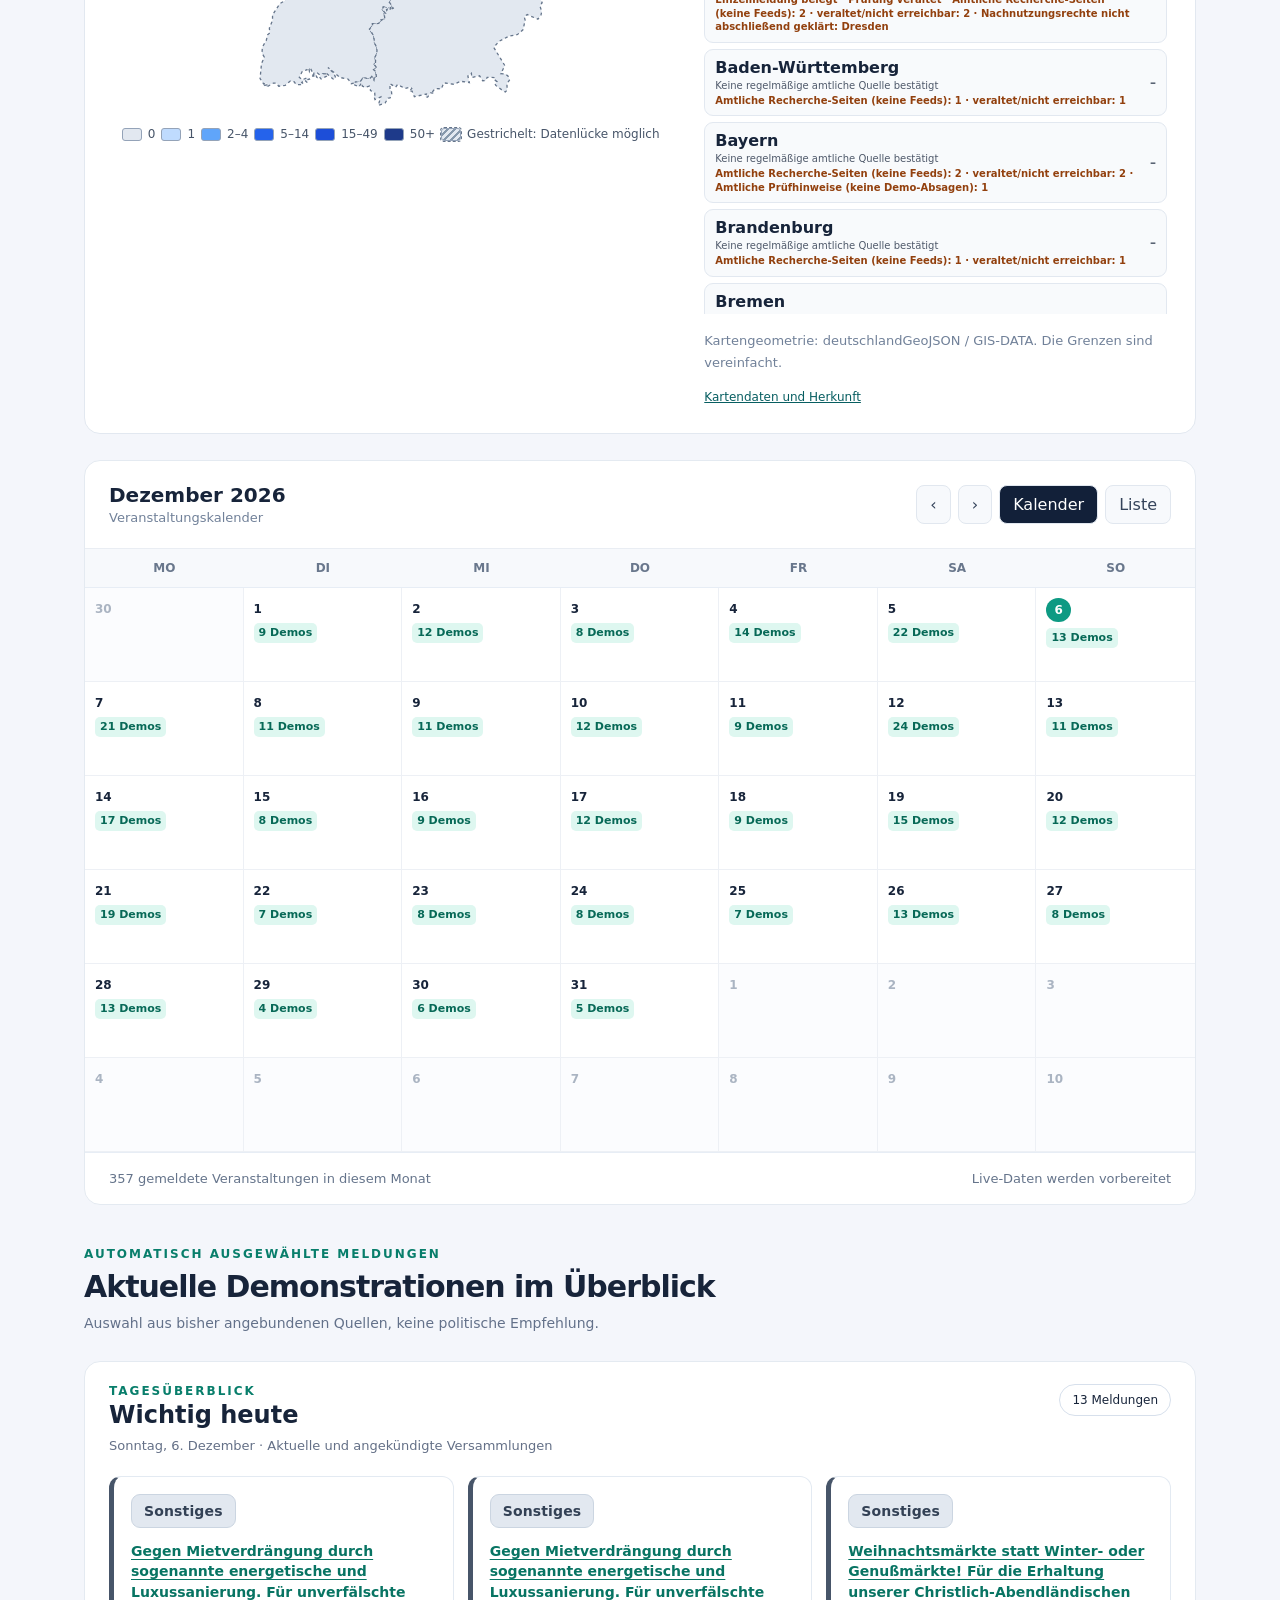
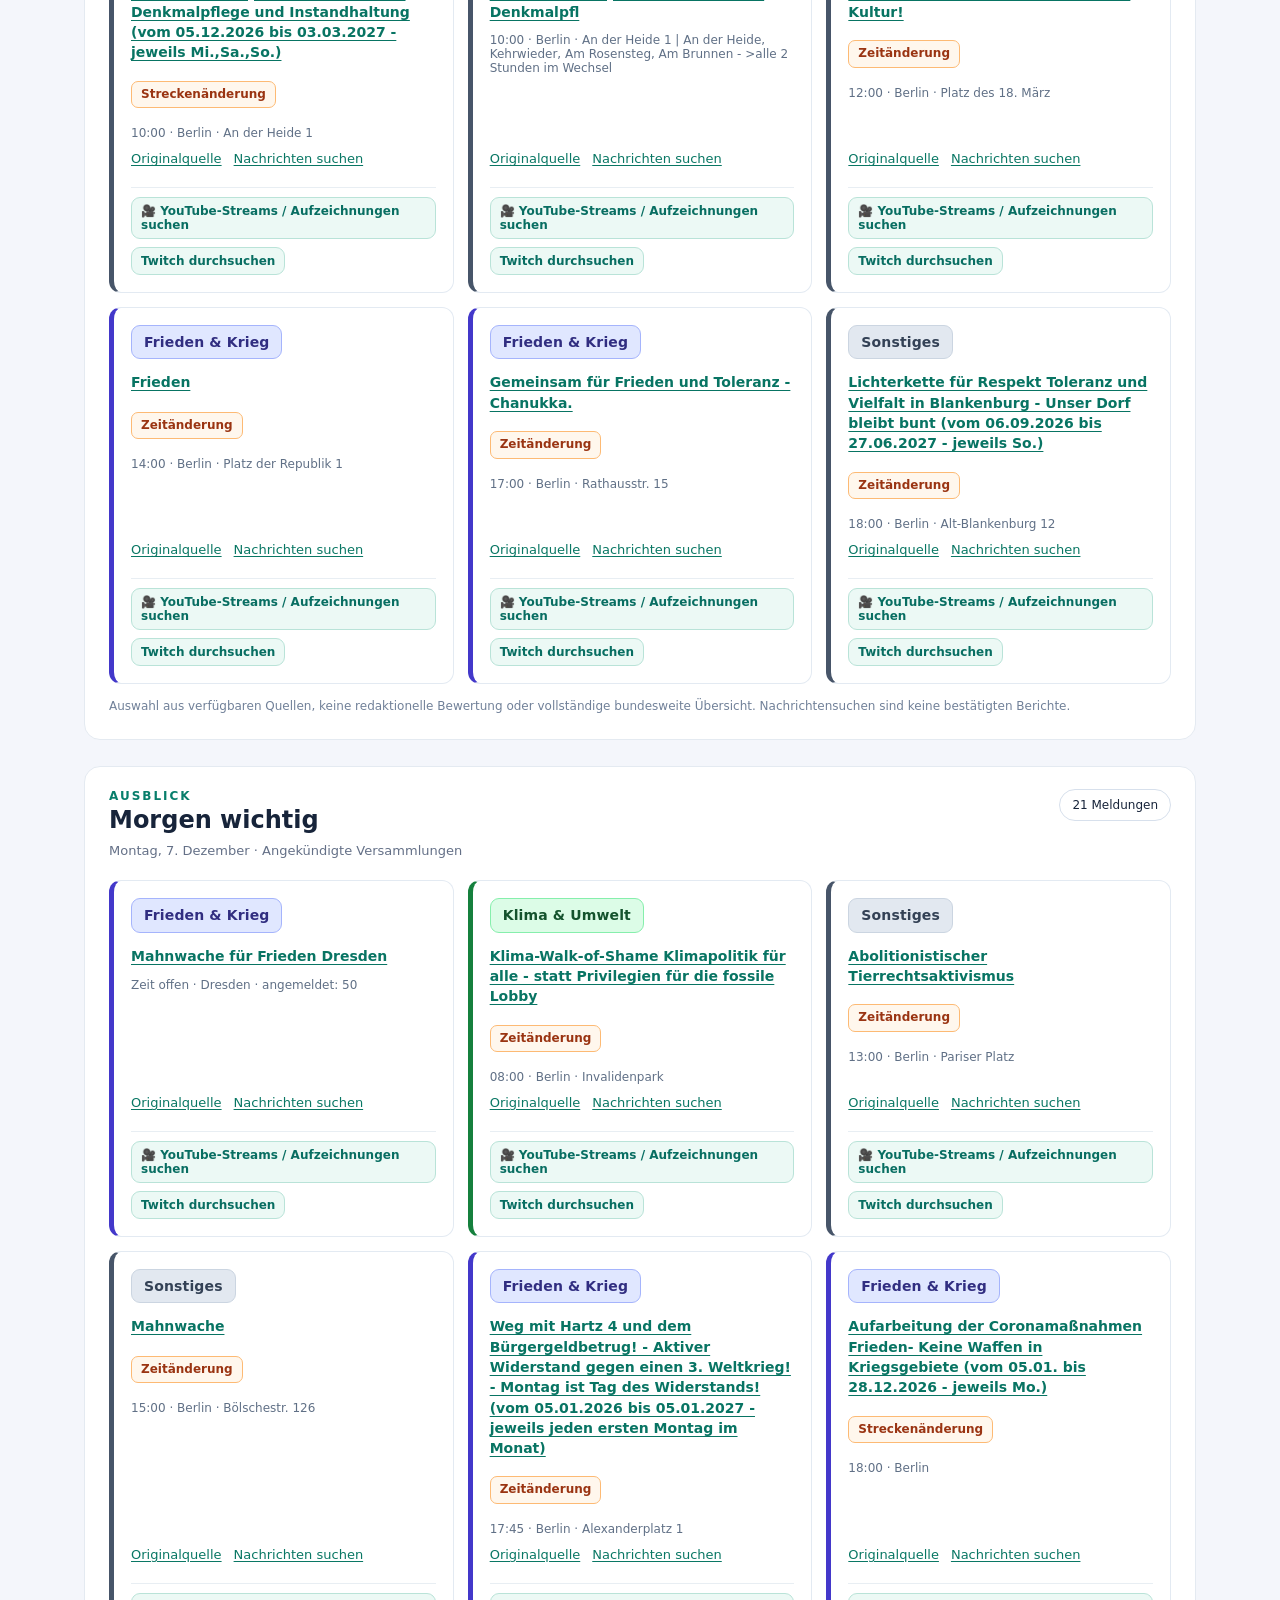
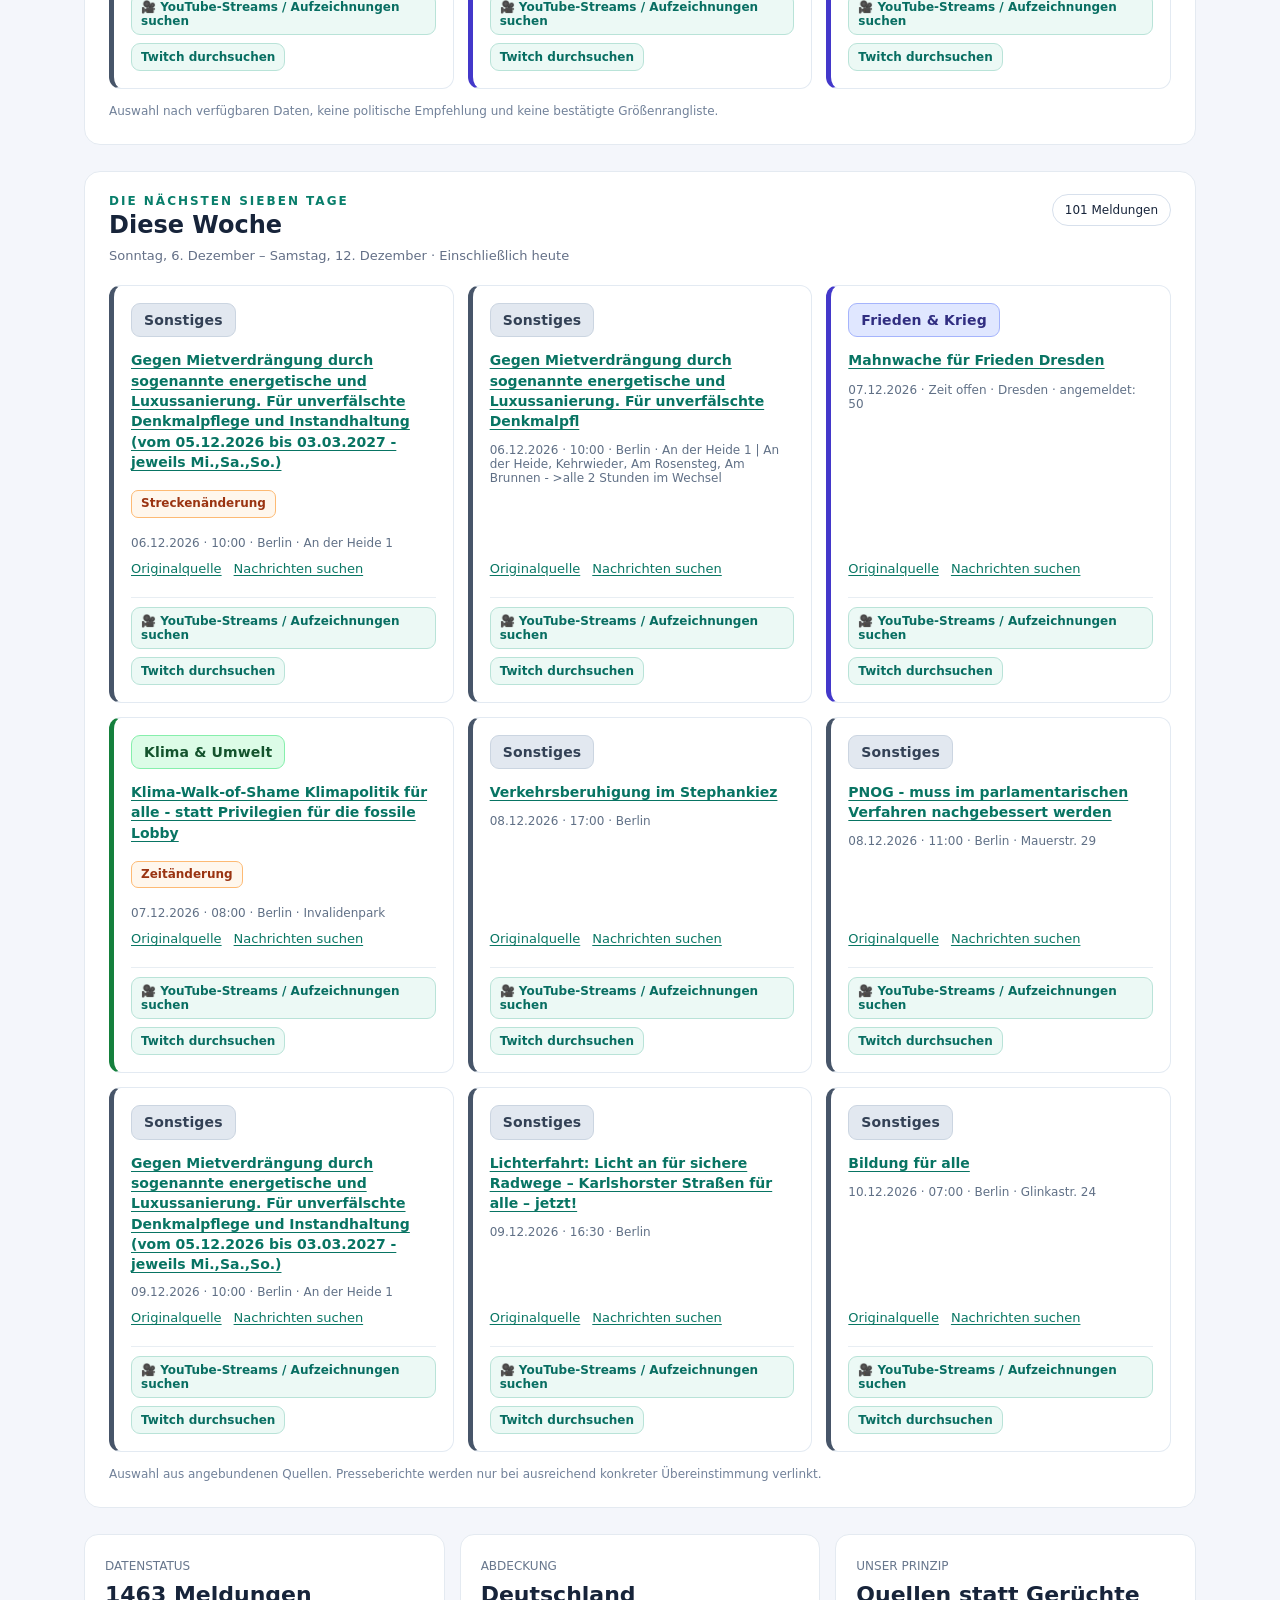
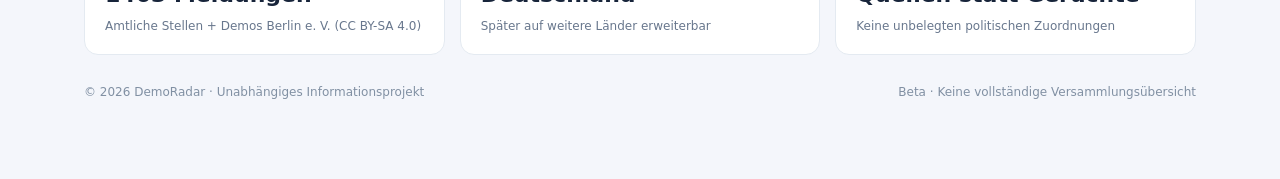
==== commit ddd563b0: "ui(mobile): improve media link readability and tap targets and emphasize today's demonstrations" ====
--- a/index.html
+++ b/index.html
@@ -104,6 +104,13 @@
 .detail-community-actions p{font-size:13px;color:#475569;line-height:1.5}
 .detail-community-actions a{display:inline-flex;align-items:center;padding:9px 12px;margin:5px 6px 5px 0;text-decoration:none;border-radius:8px;border:1px solid #b7d8d3;background:white;color:#096f66;font-weight:750;font-size:13px}
 .detail-community-actions a:hover{border-color:#0d977f;background:#f0fdfa}
+
+/* Mobile-first editorial references: readable labels, obvious tap targets, no horizontal overflow. */
+.editorial-link{display:inline-flex;align-items:center;min-height:42px;max-width:100%;overflow-wrap:anywhere;word-break:break-word;padding:6px 4px;text-underline-offset:3px}
+.detail-press li{margin:4px 0;overflow-wrap:anywhere}
+#todaySection,#demo-kalender{scroll-margin-top:16px}
+.quick-link[href="#todaySection"]{font-weight:800}
+@media(max-width:560px){.featured-links{gap:6px 12px}.featured-links .editorial-link{width:100%;border-top:1px solid #e7edf3;padding:9px 0}.detail-press{padding:14px}.detail-press .editorial-link{line-height:1.5;min-height:44px}}
 </style></head><body><header><div><div class="brand">DEMO<span>RADAR</span><span style="color:#fff">.</span></div><small data-i18n="header.subtitle">Demonstrationen transparent entdecken</small></div><nav class="header-navigation"><a href="#demo-kalender" data-i18n="nav.calendar">Kalender</a><a href="#todaySection" data-i18n="nav.today">Heute</a><a href="#weekSection" data-i18n="nav.week">Diese Woche</a><a href="/community/" data-i18n="nav.community">Community</a><a href="https://demoradar.forumieren.de/" target="_blank" rel="noopener noreferrer">Forum ↗</a><a href="/melden/" target="_blank" rel="noopener noreferrer">Fehler melden ↗</a></nav><div class="language-switch" role="group" aria-label="Language / Sprache"><button type="button" data-language="de" aria-pressed="true">DE</button><button type="button" data-language="en" aria-pressed="false">EN</button></div></header><main><div class="intro"><div><div class="eyebrow" data-i18n="hero.eyebrow">Unabhängig · Quellenbasiert · Offen</div><h1 data-i18n="hero.title">Demonstrationen heute und kommende Termine</h1><p data-i18n="hero.description">Demonstrationen und Kundgebungen entdecken – unabhängig von der politischen Richtung.</p></div><span class="pill" data-i18n="hero.beta">🇩🇪 Deutschland · Beta</span></div><nav class="quick-links" aria-label="Schnellzugriffe zu den Bereichen"><a class="quick-link quick-link-primary" href="#demo-kalender"><span aria-hidden="true">▦</span> <span data-i18n="jump.calendar">Kalenderübersicht</span></a><a class="quick-link" href="#todaySection"><span aria-hidden="true">☀</span> <span data-i18n="jump.today">Wichtig heute</span></a><a class="quick-link" href="#tomorrowSection"><span aria-hidden="true">◷</span> <span data-i18n="jump.tomorrow">Morgen wichtig</span></a><a class="quick-link" href="#weekSection"><span aria-hidden="true">▤</span> <span data-i18n="jump.week">Diese Woche wichtig</span></a><a class="quick-link" href="/community/"><span aria-hidden="true">♧</span> <span data-i18n="jump.community">Austausch &amp; Community</span></a><a class="quick-link quick-link-primary" href="https://demoradar.forumieren.de/" target="_blank" rel="noopener noreferrer"><span aria-hidden="true">☷</span> <span>Zum Forum ↗</span></a></nav><div class="notice" role="status" aria-live="polite" data-i18n="source.loadingNotice">Die aktuellen Veranstaltungsdaten werden geladen. Die Abdeckung ist noch unvollständig.</div><div class="calendar-intro"><div><div class="eyebrow" data-i18n="calendar.eyebrow">Die große Terminübersicht</div><h2 data-i18n="calendar.title">Demonstrationskalender Deutschland</h2><p data-i18n="calendar.description">Alle verfügbaren Termine nach Datum, Bundesland, Thema und politischem Bezug durchsuchen.</p></div><a class="calendar-nav" href="#demo-kalender" data-i18n="calendar.jump">Kalender ansehen ↓</a></div><div class="toolbar"><div><label for="search" data-i18n="filter.search">SUCHE</label><input id="search" data-i18n-placeholder="filter.searchPlaceholder" placeholder="Thema, Veranstalter oder Ort suchen …"></div><div><label for="region" data-i18n="filter.region">BUNDESLAND</label><select id="region"><option value="Alle Bundesländer" data-i18n="filter.allRegions">Alle Bundesländer</option><option value="Berlin" data-i18n="state.Berlin">Berlin</option><option value="Brandenburg" data-i18n="state.Brandenburg">Brandenburg</option><option value="Baden-Württemberg" data-i18n="state.Baden-Württemberg">Baden-Württemberg</option><option value="Bayern" data-i18n="state.Bayern">Bayern</option><option value="Bremen" data-i18n="state.Bremen">Bremen</option><option value="Hamburg" data-i18n="state.Hamburg">Hamburg</option><option value="Hessen" data-i18n="state.Hessen">Hessen</option><option value="Mecklenburg-Vorpommern" data-i18n="state.Mecklenburg-Vorpommern">Mecklenburg-Vorpommern</option><option value="Niedersachsen" data-i18n="state.Niedersachsen">Niedersachsen</option><option value="Nordrhein-Westfalen" data-i18n="state.Nordrhein-Westfalen">Nordrhein-Westfalen</option><option value="Rheinland-Pfalz" data-i18n="state.Rheinland-Pfalz">Rheinland-Pfalz</option><option value="Saarland" data-i18n="state.Saarland">Saarland</option><option value="Sachsen" data-i18n="state.Sachsen">Sachsen</option><option value="Sachsen-Anhalt" data-i18n="state.Sachsen-Anhalt">Sachsen-Anhalt</option><option value="Schleswig-Holstein" data-i18n="state.Schleswig-Holstein">Schleswig-Holstein</option><option value="Thüringen" data-i18n="state.Thüringen">Thüringen</option></select></div><div><label for="city" data-i18n="filter.city">STADT</label><select id="city" aria-label="Stadt auswählen"><option value="" data-i18n="filter.allCities">Alle Städte</option></select></div><div><label for="topic" data-i18n="filter.topic">THEMA</label><select id="topic"><option value="Alle Themen" data-i18n="filter.allTopics">Alle Themen</option><option value="Migration" data-i18n="filter.migration">Migration</option><option value="Klima & Umwelt" data-i18n="filter.climate">Klima & Umwelt</option><option value="Frieden & Krieg" data-i18n="filter.peace">Frieden & Krieg</option><option value="Arbeit & Soziales" data-i18n="filter.social">Arbeit & Soziales</option><option value="Demokratie" data-i18n="filter.democracy">Demokratie</option><option value="Sonstiges" data-i18n="filter.other">Sonstiges</option></select></div><div><label for="position" data-i18n="filter.position">POLITISCHER BEZUG</label><select id="position"><option value="Alle Positionen" data-i18n="filter.allPositions">Alle Positionen</option><option value="AfD organisiert" data-i18n="filter.afd">AfD organisiert</option><option value="Gegen AfD" data-i18n="filter.antiAfd">Gegen AfD</option><option value="Antifaschistisch" data-i18n="filter.antifa">Antifaschistisch</option><option value="CDU organisiert" data-i18n="filter.cdu">CDU organisiert</option><option value="Gegen CDU" data-i18n="filter.antiCdu">Gegen CDU</option><option value="Andere / unbekannt" data-i18n="filter.unknown">Andere / unbekannt</option></select></div></div><section class="heatmap-section" id="heatmapSection" aria-labelledby="heatmapHeading">
  <div class="heatmap-head"><div><div class="eyebrow" data-i18n="map.eyebrow">Räumliche Übersicht</div><h2 id="heatmapHeading" data-i18n="map.title">Demo-Heatmap Deutschland</h2><p data-i18n="map.description">Anzahl erfasster Demonstrationen je Bundesland – keine vollständige Übersicht.</p></div><label class="heatmap-range-label" for="heatmapRange"><span data-i18n="map.period">Zeitraum</span><select id="heatmapRange"><option value="7" data-i18n="map.next7">Nächste 7 Tage</option><option value="30" data-i18n="map.next30">Nächste 30 Tage</option></select></label></div>
  <div class="heatmap-content"><div class="heatmap-map"><svg id="heatmapSvg" viewBox="0 0 480 615" role="group" aria-label="Deutschlandkarte nach Anzahl erfasster Demonstrationen" data-i18n-aria="map.aria"><title>DemoRadar Deutschlandkarte</title></svg><div id="heatmapLegend" class="heatmap-legend" aria-hidden="true"></div></div><div class="heatmap-aside"><h3 data-i18n="map.ranking">Bundesländer nach Meldungen</h3><p class="small" data-i18n="map.disclaimer">Mehr Meldungen können auch eine bessere Datenabdeckung bedeuten. Keine Aussage über die tatsächliche Protestaktivität.</p><div class="heatmap-coverage-note"><strong data-i18n="map.coverageTitle">So liest du die Karte</strong><p data-i18n="map.coverageNote">0 gemeldet bedeutet nicht 0 Demonstrationen. Die Quellenabdeckung unterscheidet sich je Bundesland.</p></div><p class="small"><a class="source-registry-link" href="/sources/">Amtliche Quellen, Prüfstatus und Datenlücken aller 16 Bundesländer ansehen</a></p><div id="heatmapRanking" class="heatmap-ranking" role="status" aria-live="polite"></div><p class="small" data-i18n="map.credit">Kartengeometrie: deutschlandGeoJSON / GIS-DATA (Quelle verlinkt).</p><a href="https://github.com/isellsoap/deutschlandGeoJSON" target="_blank" rel="noopener noreferrer" data-i18n="map.creditLink">Kartendaten und Herkunft</a></div></div>
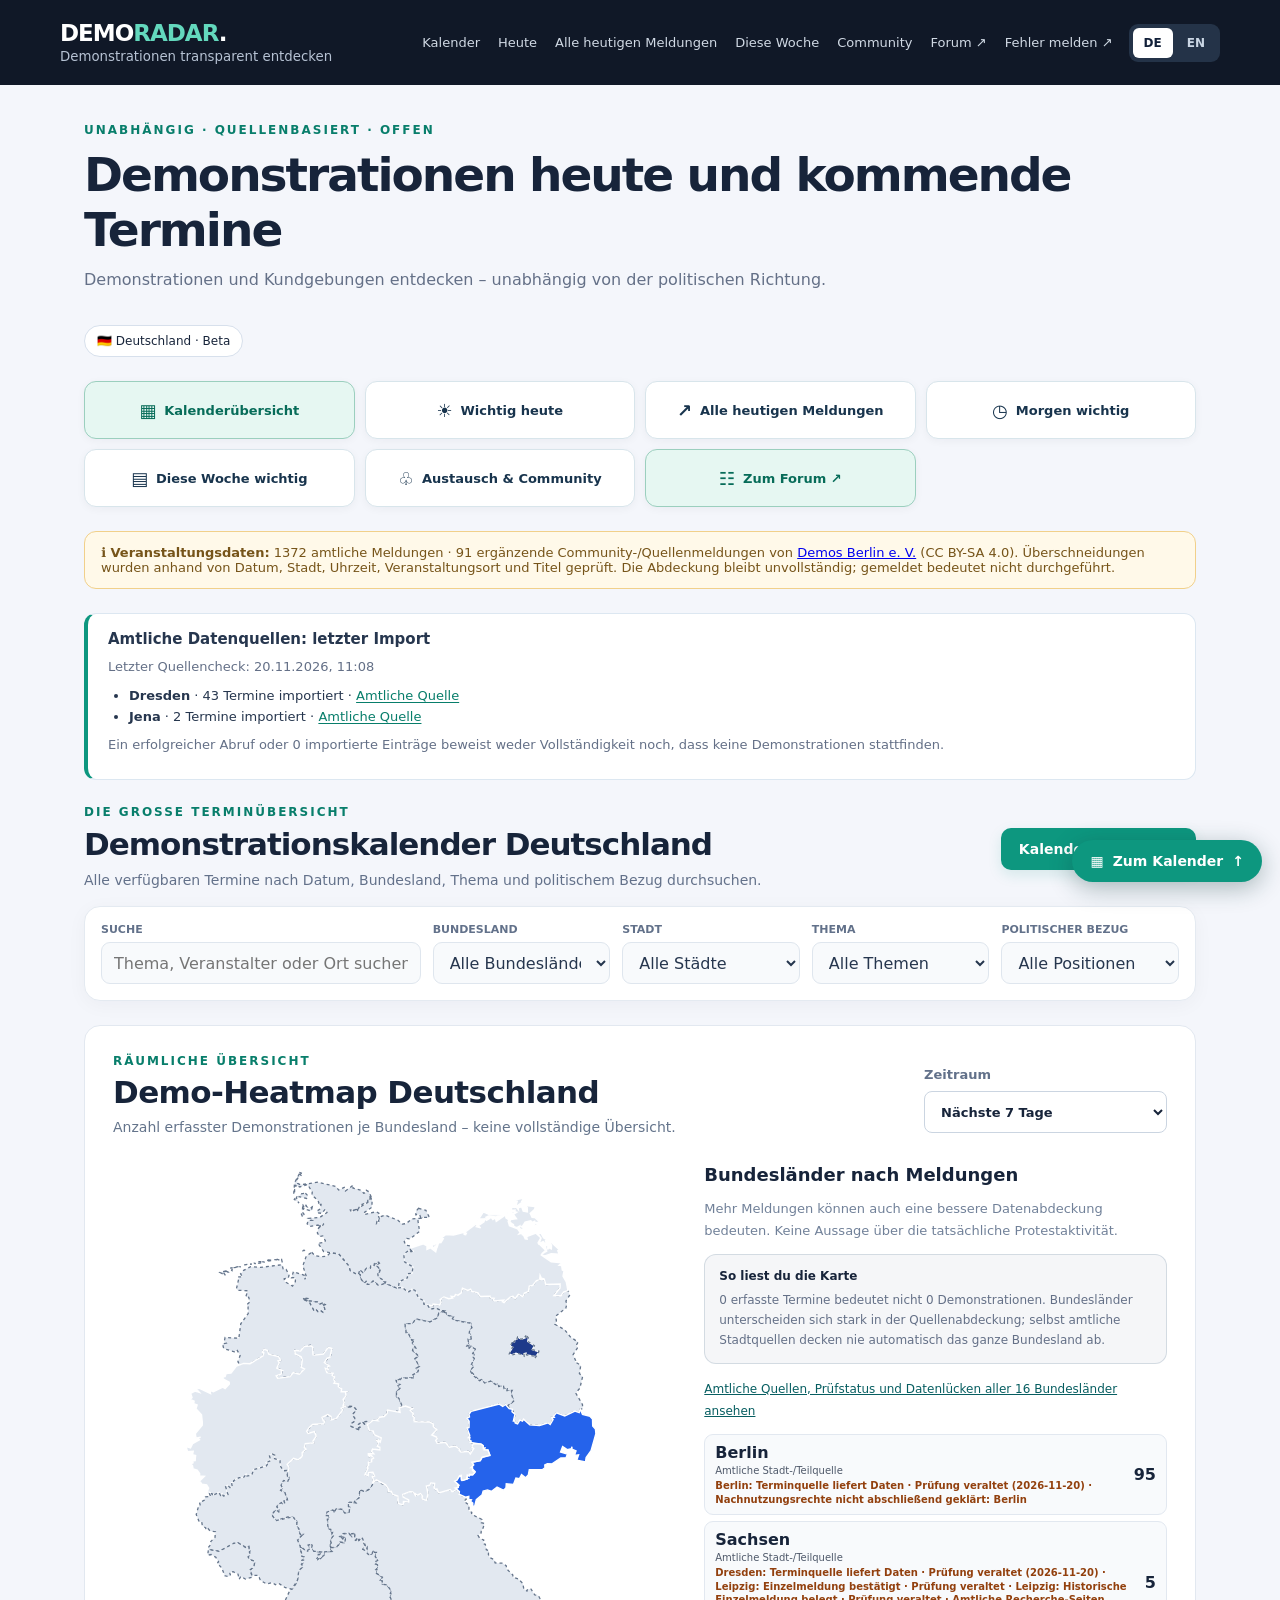
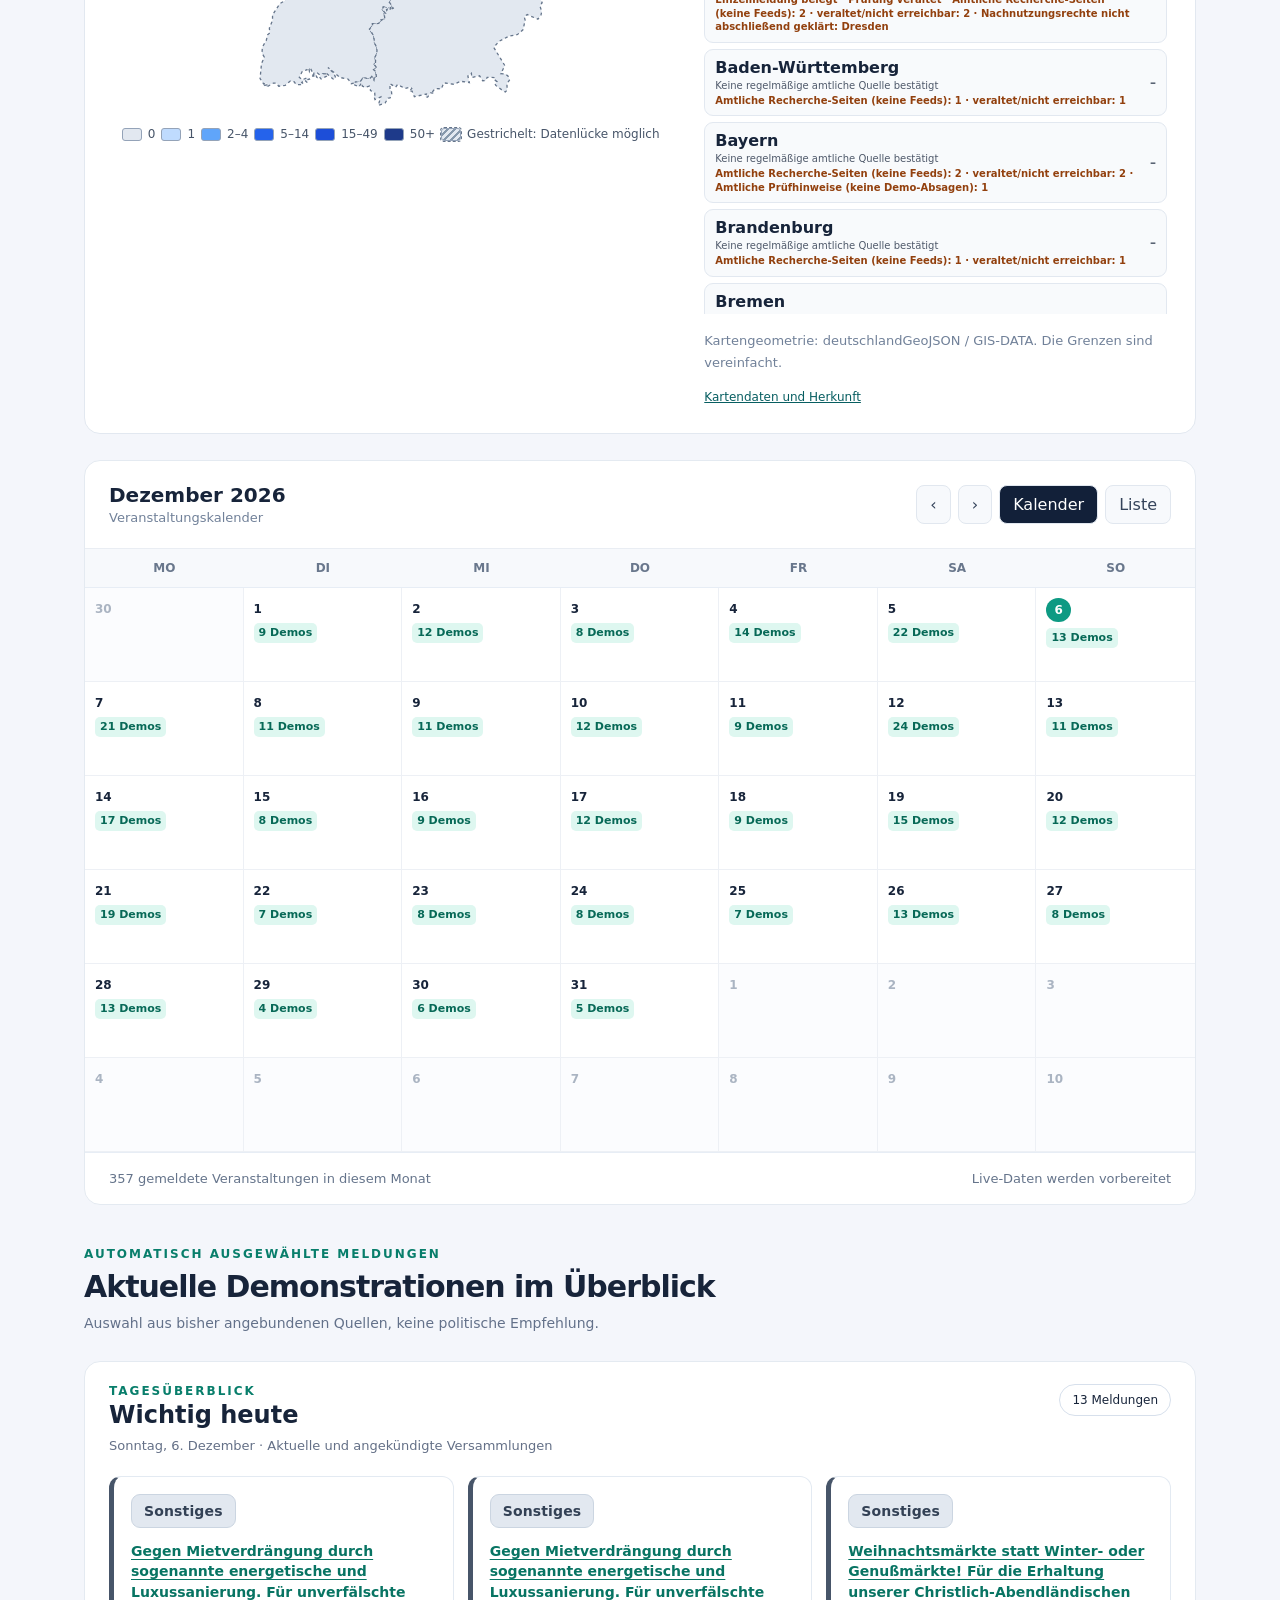
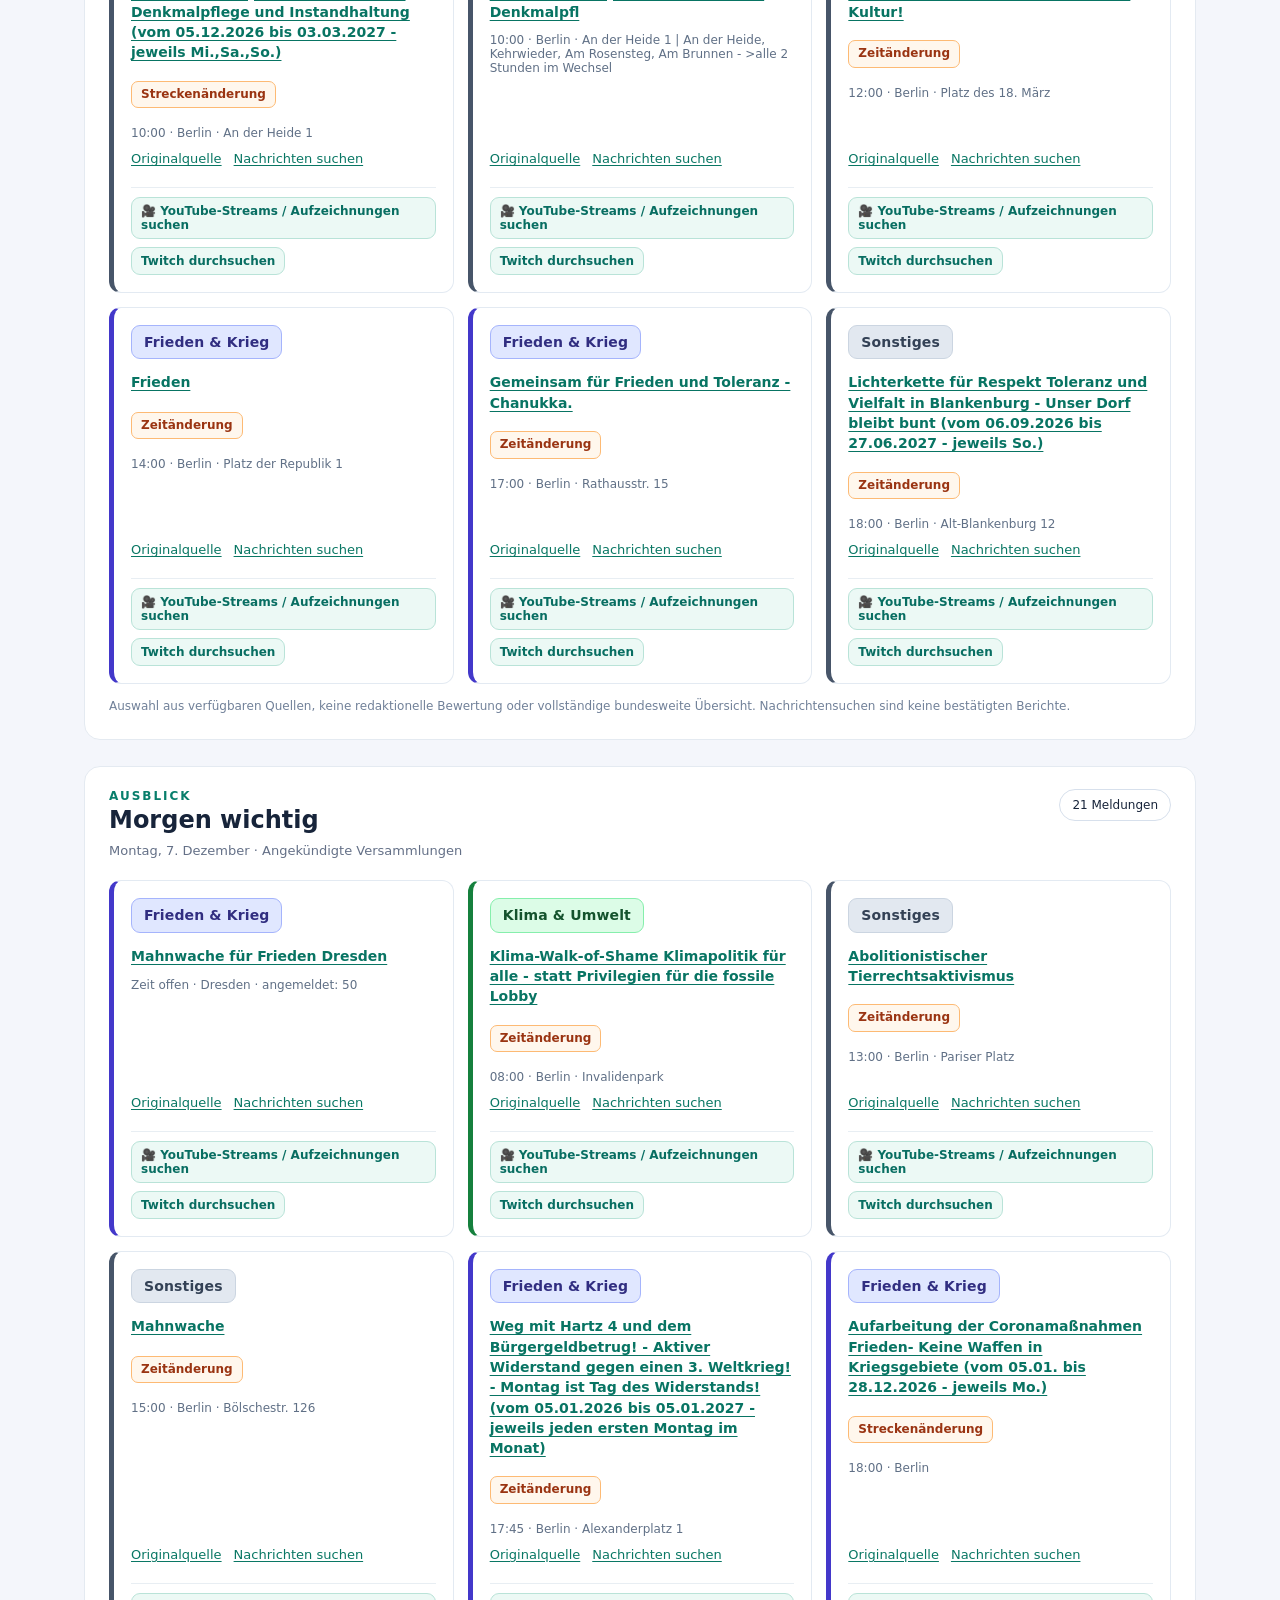
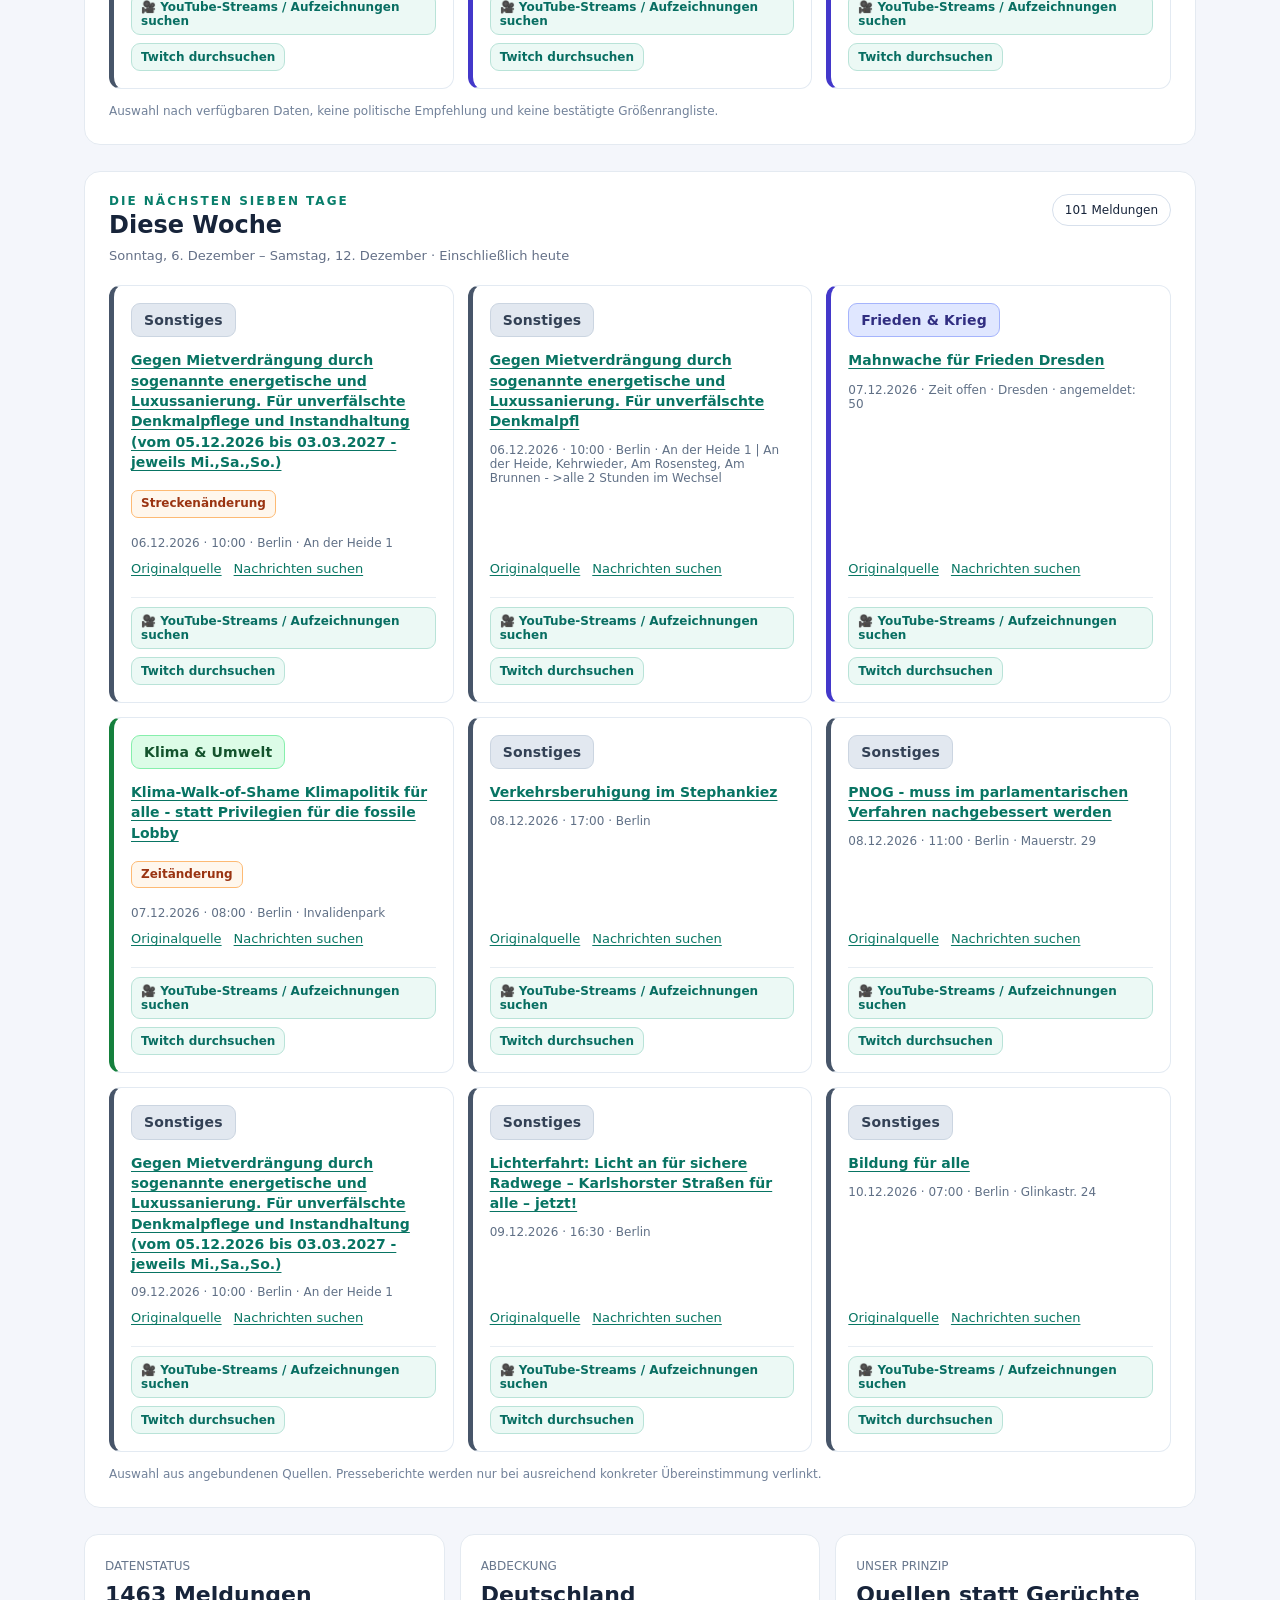
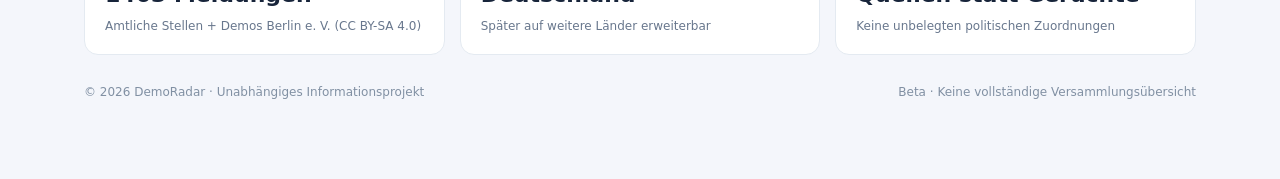
==== commit 686d724d: "ux: connect primary and mobile quick navigation to indexable today's real source entries" ====
--- a/index.html
+++ b/index.html
@@ -111,7 +111,7 @@
 #todaySection,#demo-kalender{scroll-margin-top:16px}
 .quick-link[href="#todaySection"]{font-weight:800}
 @media(max-width:560px){.featured-links{gap:6px 12px}.featured-links .editorial-link{width:100%;border-top:1px solid #e7edf3;padding:9px 0}.detail-press{padding:14px}.detail-press .editorial-link{line-height:1.5;min-height:44px}}
-</style></head><body><header><div><div class="brand">DEMO<span>RADAR</span><span style="color:#fff">.</span></div><small data-i18n="header.subtitle">Demonstrationen transparent entdecken</small></div><nav class="header-navigation"><a href="#demo-kalender" data-i18n="nav.calendar">Kalender</a><a href="#todaySection" data-i18n="nav.today">Heute</a><a href="#weekSection" data-i18n="nav.week">Diese Woche</a><a href="/community/" data-i18n="nav.community">Community</a><a href="https://demoradar.forumieren.de/" target="_blank" rel="noopener noreferrer">Forum ↗</a><a href="/melden/" target="_blank" rel="noopener noreferrer">Fehler melden ↗</a></nav><div class="language-switch" role="group" aria-label="Language / Sprache"><button type="button" data-language="de" aria-pressed="true">DE</button><button type="button" data-language="en" aria-pressed="false">EN</button></div></header><main><div class="intro"><div><div class="eyebrow" data-i18n="hero.eyebrow">Unabhängig · Quellenbasiert · Offen</div><h1 data-i18n="hero.title">Demonstrationen heute und kommende Termine</h1><p data-i18n="hero.description">Demonstrationen und Kundgebungen entdecken – unabhängig von der politischen Richtung.</p></div><span class="pill" data-i18n="hero.beta">🇩🇪 Deutschland · Beta</span></div><nav class="quick-links" aria-label="Schnellzugriffe zu den Bereichen"><a class="quick-link quick-link-primary" href="#demo-kalender"><span aria-hidden="true">▦</span> <span data-i18n="jump.calendar">Kalenderübersicht</span></a><a class="quick-link" href="#todaySection"><span aria-hidden="true">☀</span> <span data-i18n="jump.today">Wichtig heute</span></a><a class="quick-link" href="#tomorrowSection"><span aria-hidden="true">◷</span> <span data-i18n="jump.tomorrow">Morgen wichtig</span></a><a class="quick-link" href="#weekSection"><span aria-hidden="true">▤</span> <span data-i18n="jump.week">Diese Woche wichtig</span></a><a class="quick-link" href="/community/"><span aria-hidden="true">♧</span> <span data-i18n="jump.community">Austausch &amp; Community</span></a><a class="quick-link quick-link-primary" href="https://demoradar.forumieren.de/" target="_blank" rel="noopener noreferrer"><span aria-hidden="true">☷</span> <span>Zum Forum ↗</span></a></nav><div class="notice" role="status" aria-live="polite" data-i18n="source.loadingNotice">Die aktuellen Veranstaltungsdaten werden geladen. Die Abdeckung ist noch unvollständig.</div><div class="calendar-intro"><div><div class="eyebrow" data-i18n="calendar.eyebrow">Die große Terminübersicht</div><h2 data-i18n="calendar.title">Demonstrationskalender Deutschland</h2><p data-i18n="calendar.description">Alle verfügbaren Termine nach Datum, Bundesland, Thema und politischem Bezug durchsuchen.</p></div><a class="calendar-nav" href="#demo-kalender" data-i18n="calendar.jump">Kalender ansehen ↓</a></div><div class="toolbar"><div><label for="search" data-i18n="filter.search">SUCHE</label><input id="search" data-i18n-placeholder="filter.searchPlaceholder" placeholder="Thema, Veranstalter oder Ort suchen …"></div><div><label for="region" data-i18n="filter.region">BUNDESLAND</label><select id="region"><option value="Alle Bundesländer" data-i18n="filter.allRegions">Alle Bundesländer</option><option value="Berlin" data-i18n="state.Berlin">Berlin</option><option value="Brandenburg" data-i18n="state.Brandenburg">Brandenburg</option><option value="Baden-Württemberg" data-i18n="state.Baden-Württemberg">Baden-Württemberg</option><option value="Bayern" data-i18n="state.Bayern">Bayern</option><option value="Bremen" data-i18n="state.Bremen">Bremen</option><option value="Hamburg" data-i18n="state.Hamburg">Hamburg</option><option value="Hessen" data-i18n="state.Hessen">Hessen</option><option value="Mecklenburg-Vorpommern" data-i18n="state.Mecklenburg-Vorpommern">Mecklenburg-Vorpommern</option><option value="Niedersachsen" data-i18n="state.Niedersachsen">Niedersachsen</option><option value="Nordrhein-Westfalen" data-i18n="state.Nordrhein-Westfalen">Nordrhein-Westfalen</option><option value="Rheinland-Pfalz" data-i18n="state.Rheinland-Pfalz">Rheinland-Pfalz</option><option value="Saarland" data-i18n="state.Saarland">Saarland</option><option value="Sachsen" data-i18n="state.Sachsen">Sachsen</option><option value="Sachsen-Anhalt" data-i18n="state.Sachsen-Anhalt">Sachsen-Anhalt</option><option value="Schleswig-Holstein" data-i18n="state.Schleswig-Holstein">Schleswig-Holstein</option><option value="Thüringen" data-i18n="state.Thüringen">Thüringen</option></select></div><div><label for="city" data-i18n="filter.city">STADT</label><select id="city" aria-label="Stadt auswählen"><option value="" data-i18n="filter.allCities">Alle Städte</option></select></div><div><label for="topic" data-i18n="filter.topic">THEMA</label><select id="topic"><option value="Alle Themen" data-i18n="filter.allTopics">Alle Themen</option><option value="Migration" data-i18n="filter.migration">Migration</option><option value="Klima & Umwelt" data-i18n="filter.climate">Klima & Umwelt</option><option value="Frieden & Krieg" data-i18n="filter.peace">Frieden & Krieg</option><option value="Arbeit & Soziales" data-i18n="filter.social">Arbeit & Soziales</option><option value="Demokratie" data-i18n="filter.democracy">Demokratie</option><option value="Sonstiges" data-i18n="filter.other">Sonstiges</option></select></div><div><label for="position" data-i18n="filter.position">POLITISCHER BEZUG</label><select id="position"><option value="Alle Positionen" data-i18n="filter.allPositions">Alle Positionen</option><option value="AfD organisiert" data-i18n="filter.afd">AfD organisiert</option><option value="Gegen AfD" data-i18n="filter.antiAfd">Gegen AfD</option><option value="Antifaschistisch" data-i18n="filter.antifa">Antifaschistisch</option><option value="CDU organisiert" data-i18n="filter.cdu">CDU organisiert</option><option value="Gegen CDU" data-i18n="filter.antiCdu">Gegen CDU</option><option value="Andere / unbekannt" data-i18n="filter.unknown">Andere / unbekannt</option></select></div></div><section class="heatmap-section" id="heatmapSection" aria-labelledby="heatmapHeading">
+</style></head><body><header><div><div class="brand">DEMO<span>RADAR</span><span style="color:#fff">.</span></div><small data-i18n="header.subtitle">Demonstrationen transparent entdecken</small></div><nav class="header-navigation"><a href="#demo-kalender" data-i18n="nav.calendar">Kalender</a><a href="#todaySection" data-i18n="nav.today">Heute</a><a href="/heute/" aria-label="Heute gemeldete Demonstrationen als eigene Seite">Alle heutigen Meldungen</a><a href="#weekSection" data-i18n="nav.week">Diese Woche</a><a href="/community/" data-i18n="nav.community">Community</a><a href="https://demoradar.forumieren.de/" target="_blank" rel="noopener noreferrer">Forum ↗</a><a href="/melden/" target="_blank" rel="noopener noreferrer">Fehler melden ↗</a></nav><div class="language-switch" role="group" aria-label="Language / Sprache"><button type="button" data-language="de" aria-pressed="true">DE</button><button type="button" data-language="en" aria-pressed="false">EN</button></div></header><main><div class="intro"><div><div class="eyebrow" data-i18n="hero.eyebrow">Unabhängig · Quellenbasiert · Offen</div><h1 data-i18n="hero.title">Demonstrationen heute und kommende Termine</h1><p data-i18n="hero.description">Demonstrationen und Kundgebungen entdecken – unabhängig von der politischen Richtung.</p></div><span class="pill" data-i18n="hero.beta">🇩🇪 Deutschland · Beta</span></div><nav class="quick-links" aria-label="Schnellzugriffe zu den Bereichen"><a class="quick-link quick-link-primary" href="#demo-kalender"><span aria-hidden="true">▦</span> <span data-i18n="jump.calendar">Kalenderübersicht</span></a><a class="quick-link" href="#todaySection"><span aria-hidden="true">☀</span> <span data-i18n="jump.today">Wichtig heute</span></a><a class="quick-link" href="/heute/"><span aria-hidden="true">↗</span> <span>Alle heutigen Meldungen</span></a><a class="quick-link" href="#tomorrowSection"><span aria-hidden="true">◷</span> <span data-i18n="jump.tomorrow">Morgen wichtig</span></a><a class="quick-link" href="#weekSection"><span aria-hidden="true">▤</span> <span data-i18n="jump.week">Diese Woche wichtig</span></a><a class="quick-link" href="/community/"><span aria-hidden="true">♧</span> <span data-i18n="jump.community">Austausch &amp; Community</span></a><a class="quick-link quick-link-primary" href="https://demoradar.forumieren.de/" target="_blank" rel="noopener noreferrer"><span aria-hidden="true">☷</span> <span>Zum Forum ↗</span></a></nav><div class="notice" role="status" aria-live="polite" data-i18n="source.loadingNotice">Die aktuellen Veranstaltungsdaten werden geladen. Die Abdeckung ist noch unvollständig.</div><div class="calendar-intro"><div><div class="eyebrow" data-i18n="calendar.eyebrow">Die große Terminübersicht</div><h2 data-i18n="calendar.title">Demonstrationskalender Deutschland</h2><p data-i18n="calendar.description">Alle verfügbaren Termine nach Datum, Bundesland, Thema und politischem Bezug durchsuchen.</p></div><a class="calendar-nav" href="#demo-kalender" data-i18n="calendar.jump">Kalender ansehen ↓</a></div><div class="toolbar"><div><label for="search" data-i18n="filter.search">SUCHE</label><input id="search" data-i18n-placeholder="filter.searchPlaceholder" placeholder="Thema, Veranstalter oder Ort suchen …"></div><div><label for="region" data-i18n="filter.region">BUNDESLAND</label><select id="region"><option value="Alle Bundesländer" data-i18n="filter.allRegions">Alle Bundesländer</option><option value="Berlin" data-i18n="state.Berlin">Berlin</option><option value="Brandenburg" data-i18n="state.Brandenburg">Brandenburg</option><option value="Baden-Württemberg" data-i18n="state.Baden-Württemberg">Baden-Württemberg</option><option value="Bayern" data-i18n="state.Bayern">Bayern</option><option value="Bremen" data-i18n="state.Bremen">Bremen</option><option value="Hamburg" data-i18n="state.Hamburg">Hamburg</option><option value="Hessen" data-i18n="state.Hessen">Hessen</option><option value="Mecklenburg-Vorpommern" data-i18n="state.Mecklenburg-Vorpommern">Mecklenburg-Vorpommern</option><option value="Niedersachsen" data-i18n="state.Niedersachsen">Niedersachsen</option><option value="Nordrhein-Westfalen" data-i18n="state.Nordrhein-Westfalen">Nordrhein-Westfalen</option><option value="Rheinland-Pfalz" data-i18n="state.Rheinland-Pfalz">Rheinland-Pfalz</option><option value="Saarland" data-i18n="state.Saarland">Saarland</option><option value="Sachsen" data-i18n="state.Sachsen">Sachsen</option><option value="Sachsen-Anhalt" data-i18n="state.Sachsen-Anhalt">Sachsen-Anhalt</option><option value="Schleswig-Holstein" data-i18n="state.Schleswig-Holstein">Schleswig-Holstein</option><option value="Thüringen" data-i18n="state.Thüringen">Thüringen</option></select></div><div><label for="city" data-i18n="filter.city">STADT</label><select id="city" aria-label="Stadt auswählen"><option value="" data-i18n="filter.allCities">Alle Städte</option></select></div><div><label for="topic" data-i18n="filter.topic">THEMA</label><select id="topic"><option value="Alle Themen" data-i18n="filter.allTopics">Alle Themen</option><option value="Migration" data-i18n="filter.migration">Migration</option><option value="Klima & Umwelt" data-i18n="filter.climate">Klima & Umwelt</option><option value="Frieden & Krieg" data-i18n="filter.peace">Frieden & Krieg</option><option value="Arbeit & Soziales" data-i18n="filter.social">Arbeit & Soziales</option><option value="Demokratie" data-i18n="filter.democracy">Demokratie</option><option value="Sonstiges" data-i18n="filter.other">Sonstiges</option></select></div><div><label for="position" data-i18n="filter.position">POLITISCHER BEZUG</label><select id="position"><option value="Alle Positionen" data-i18n="filter.allPositions">Alle Positionen</option><option value="AfD organisiert" data-i18n="filter.afd">AfD organisiert</option><option value="Gegen AfD" data-i18n="filter.antiAfd">Gegen AfD</option><option value="Antifaschistisch" data-i18n="filter.antifa">Antifaschistisch</option><option value="CDU organisiert" data-i18n="filter.cdu">CDU organisiert</option><option value="Gegen CDU" data-i18n="filter.antiCdu">Gegen CDU</option><option value="Andere / unbekannt" data-i18n="filter.unknown">Andere / unbekannt</option></select></div></div><section class="heatmap-section" id="heatmapSection" aria-labelledby="heatmapHeading">
  <div class="heatmap-head"><div><div class="eyebrow" data-i18n="map.eyebrow">Räumliche Übersicht</div><h2 id="heatmapHeading" data-i18n="map.title">Demo-Heatmap Deutschland</h2><p data-i18n="map.description">Anzahl erfasster Demonstrationen je Bundesland – keine vollständige Übersicht.</p></div><label class="heatmap-range-label" for="heatmapRange"><span data-i18n="map.period">Zeitraum</span><select id="heatmapRange"><option value="7" data-i18n="map.next7">Nächste 7 Tage</option><option value="30" data-i18n="map.next30">Nächste 30 Tage</option></select></label></div>
  <div class="heatmap-content"><div class="heatmap-map"><svg id="heatmapSvg" viewBox="0 0 480 615" role="group" aria-label="Deutschlandkarte nach Anzahl erfasster Demonstrationen" data-i18n-aria="map.aria"><title>DemoRadar Deutschlandkarte</title></svg><div id="heatmapLegend" class="heatmap-legend" aria-hidden="true"></div></div><div class="heatmap-aside"><h3 data-i18n="map.ranking">Bundesländer nach Meldungen</h3><p class="small" data-i18n="map.disclaimer">Mehr Meldungen können auch eine bessere Datenabdeckung bedeuten. Keine Aussage über die tatsächliche Protestaktivität.</p><div class="heatmap-coverage-note"><strong data-i18n="map.coverageTitle">So liest du die Karte</strong><p data-i18n="map.coverageNote">0 gemeldet bedeutet nicht 0 Demonstrationen. Die Quellenabdeckung unterscheidet sich je Bundesland.</p></div><p class="small"><a class="source-registry-link" href="/sources/">Amtliche Quellen, Prüfstatus und Datenlücken aller 16 Bundesländer ansehen</a></p><div id="heatmapRanking" class="heatmap-ranking" role="status" aria-live="polite"></div><p class="small" data-i18n="map.credit">Kartengeometrie: deutschlandGeoJSON / GIS-DATA (Quelle verlinkt).</p><a href="https://github.com/isellsoap/deutschlandGeoJSON" target="_blank" rel="noopener noreferrer" data-i18n="map.creditLink">Kartendaten und Herkunft</a></div></div>
  </section><section class="mainpanel" id="demo-kalender" aria-label="Demonstration calendar"><div class="panelhead"><div><h2 id="monthLabel"></h2><span class="small" data-i18n="calendar.subtitle">Veranstaltungskalender</span></div><div class="controls"><button id="prev" data-i18n-aria="view.previous" aria-label="Vorheriger Monat">‹</button><button id="next" data-i18n-aria="view.next" aria-label="Nächster Monat">›</button><button id="calendarBtn" class="active" data-i18n="view.calendar">Kalender</button><button id="listBtn" data-i18n="view.list">Liste</button></div></div><div id="calendarWrap"><div class="week"><div data-i18n="view.monday">MO</div><div data-i18n="view.tuesday">DI</div><div data-i18n="view.wednesday">MI</div><div data-i18n="view.thursday">DO</div><div data-i18n="view.friday">FR</div><div data-i18n="view.saturday">SA</div><div data-i18n="view.sunday">SO</div></div><div id="calendar" class="calendar"></div><div class="summary"><span id="resultText">Keine verifizierten Termine eingetragen</span><span>Live-Daten werden vorbereitet</span></div></div><div id="list"><div class="empty"><div class="symbol">🗓️</div><h3>Noch keine verifizierten Termine</h3><p>Die Filter sind vorbereitet. Nach Anbindung geprüfter Quellen erscheinen hier automatisch Veranstaltungen mit Quellen- und Aktualisierungsangaben.</p></div></div></section><div class="highlight-heading"><div class="eyebrow" data-i18n="intro.eyebrow">Empfehlungen aus den Meldungen</div><h2 data-i18n="intro.title">Aktuelle Demonstrationen im Überblick</h2><p data-i18n="intro.description">Automatisch ausgewählte Termine aus bisher angebundenen Quellen.</p></div><section id="todaySection" class="featured" aria-labelledby="todayHeading"><div class="featured-header"><div><div class="eyebrow" data-i18n="today.eyebrow">Tagesüberblick</div><h2 id="todayHeading" data-i18n="today.title">Wichtig heute</h2><p class="featured-sub" id="todayDate">Öffentliche Demonstrationen und Kundgebungen</p></div><span class="pill" id="todayCount">Lade Termine …</span></div><div id="todayItems" class="featured-empty" role="status">Die verifizierten Meldungen werden geladen …</div><p class="featured-explainer" data-i18n="today.explain">Auswahl aus verfügbaren behördlichen Meldungen, keine redaktionelle Bewertung oder vollständige bundesweite Übersicht. Verlinkte Nachrichtensuchen sind keine bestätigten Berichte über die Veranstaltung.</p></section><section class="featured" id="tomorrowSection" aria-labelledby="tomorrowHeading"><div class="featured-header"><div><div class="eyebrow" data-i18n="tomorrow.eyebrow">Ausblick</div><h2 id="tomorrowHeading" data-i18n="tomorrow.title">Morgen wichtig</h2><p class="featured-sub" id="tomorrowDate">Angekündigte Kundgebungen und Demonstrationen</p></div><span class="pill" id="tomorrowCount">Lade Termine …</span></div><div id="tomorrowItems" class="featured-empty" role="status">Meldungen werden geladen …</div><p class="featured-explainer" data-i18n="tomorrow.explain">Auswahl nach verfügbaren Daten, keine politische Empfehlung und keine bestätigte Größenrangliste.</p></section><section class="featured" id="weekSection" aria-labelledby="weekHeading"><div class="featured-header"><div><div class="eyebrow" data-i18n="week.eyebrow">Die nächsten sieben Tage</div><h2 id="weekHeading" data-i18n="week.title">Diese Woche</h2><p class="featured-sub" id="weekDate">Kommende Veranstaltungen inklusive heute</p></div><span class="pill" id="weekCount">Lade Termine …</span></div><div id="weekItems" class="featured-empty" role="status">Meldungen werden geladen …</div><p class="featured-explainer" data-i18n="week.explain">Auswahl aus angebundenen amtlichen Quellen. Links zu Presseberichten werden bei ausreichend konkreter Übereinstimmung ergänzt.</p></section><div class="cards"><div class="stat"><span data-i18n="stat.status">DATENSTATUS</span><strong data-i18n="stat.statusValue">Im Aufbau</strong><span data-i18n="stat.statusDesc">Amtliche und öffentliche Datenquellen folgen</span></div><div class="stat"><span data-i18n="stat.coverage">ABDECKUNG</span><strong data-i18n="stat.coverageValue">Deutschland</strong><span data-i18n="stat.coverageDesc">Später auf weitere Länder erweiterbar</span></div><div class="stat"><span data-i18n="stat.principle">UNSER PRINZIP</span><strong data-i18n="stat.principleValue">Quellen statt Gerüchte</strong><span data-i18n="stat.principleDesc">Keine unbelegten politischen Zuordnungen</span></div></div><div class="footer"><span>© <span id="year"></span> DemoRadar · <span data-i18n="footer.project">Unabhängiges Informationsprojekt</span></span><span data-i18n="footer.beta">Beta · Keine vollständige Versammlungsübersicht</span></div></main><script>
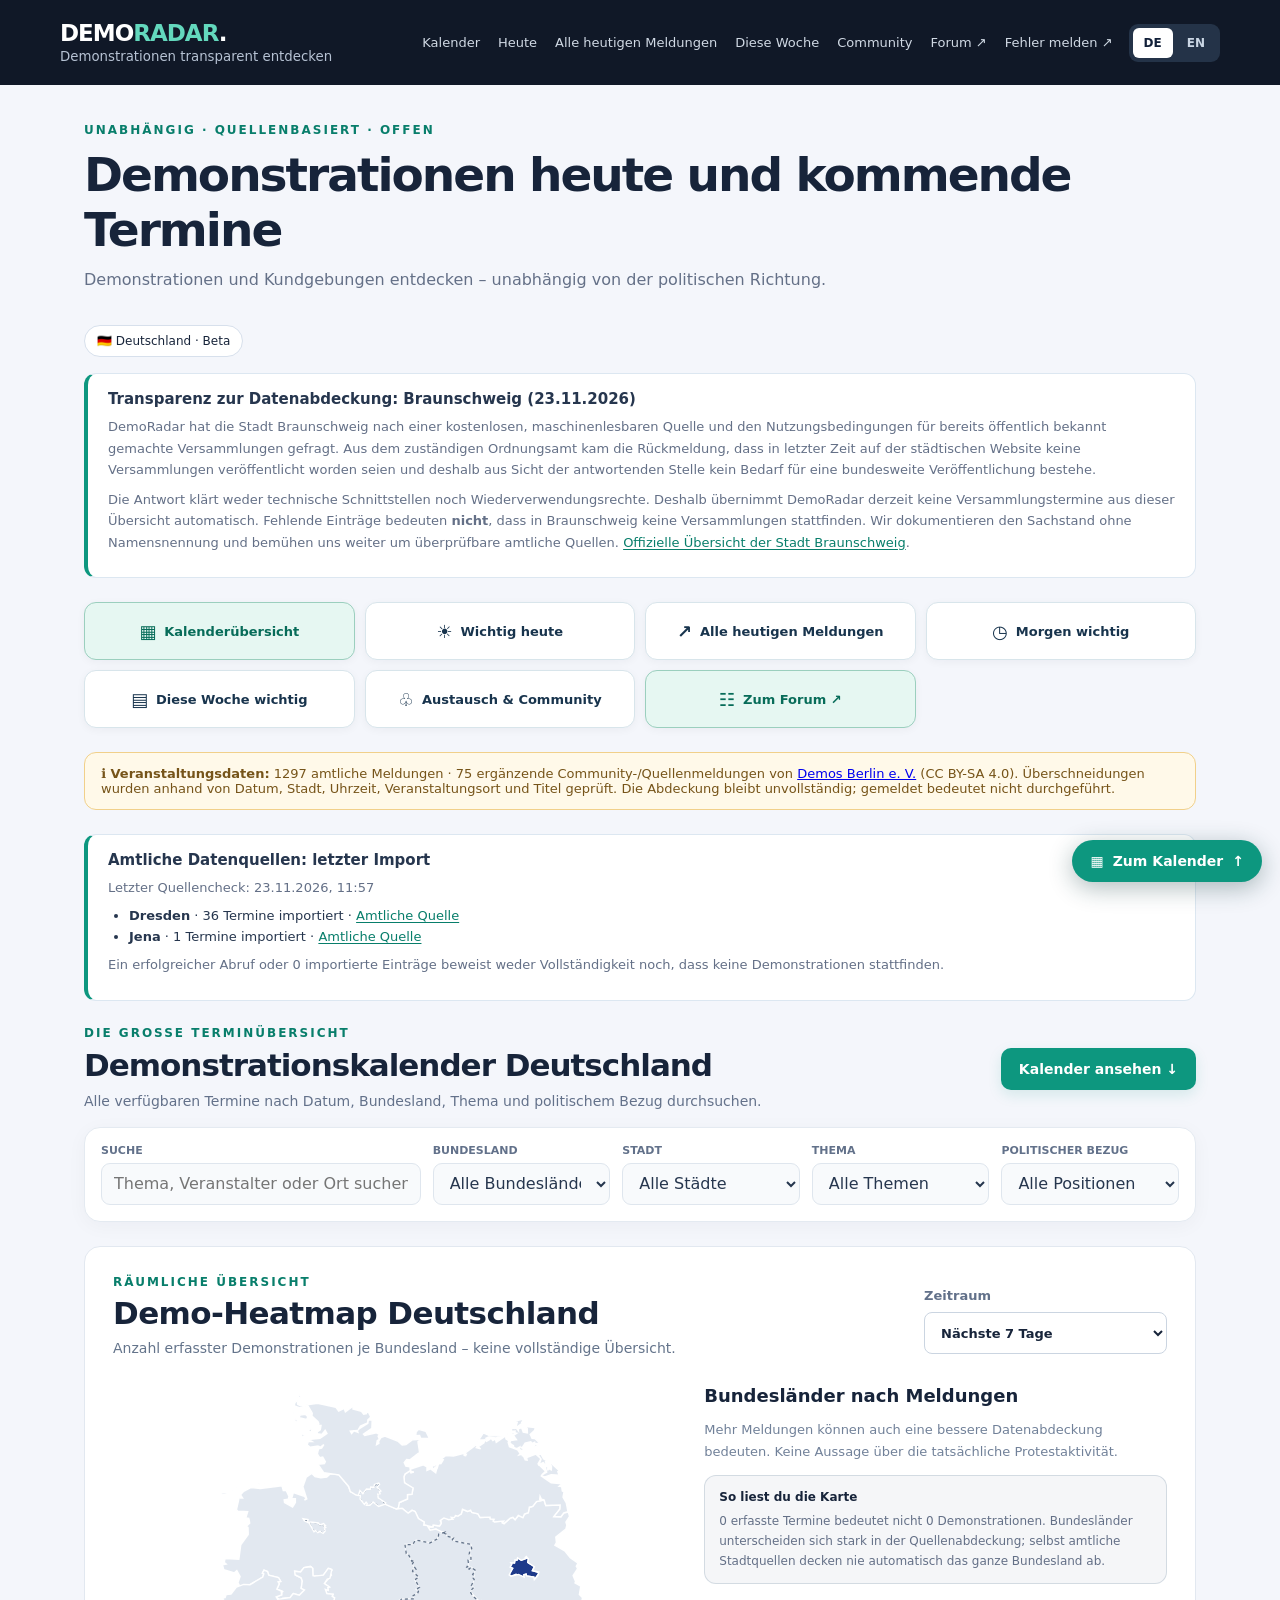
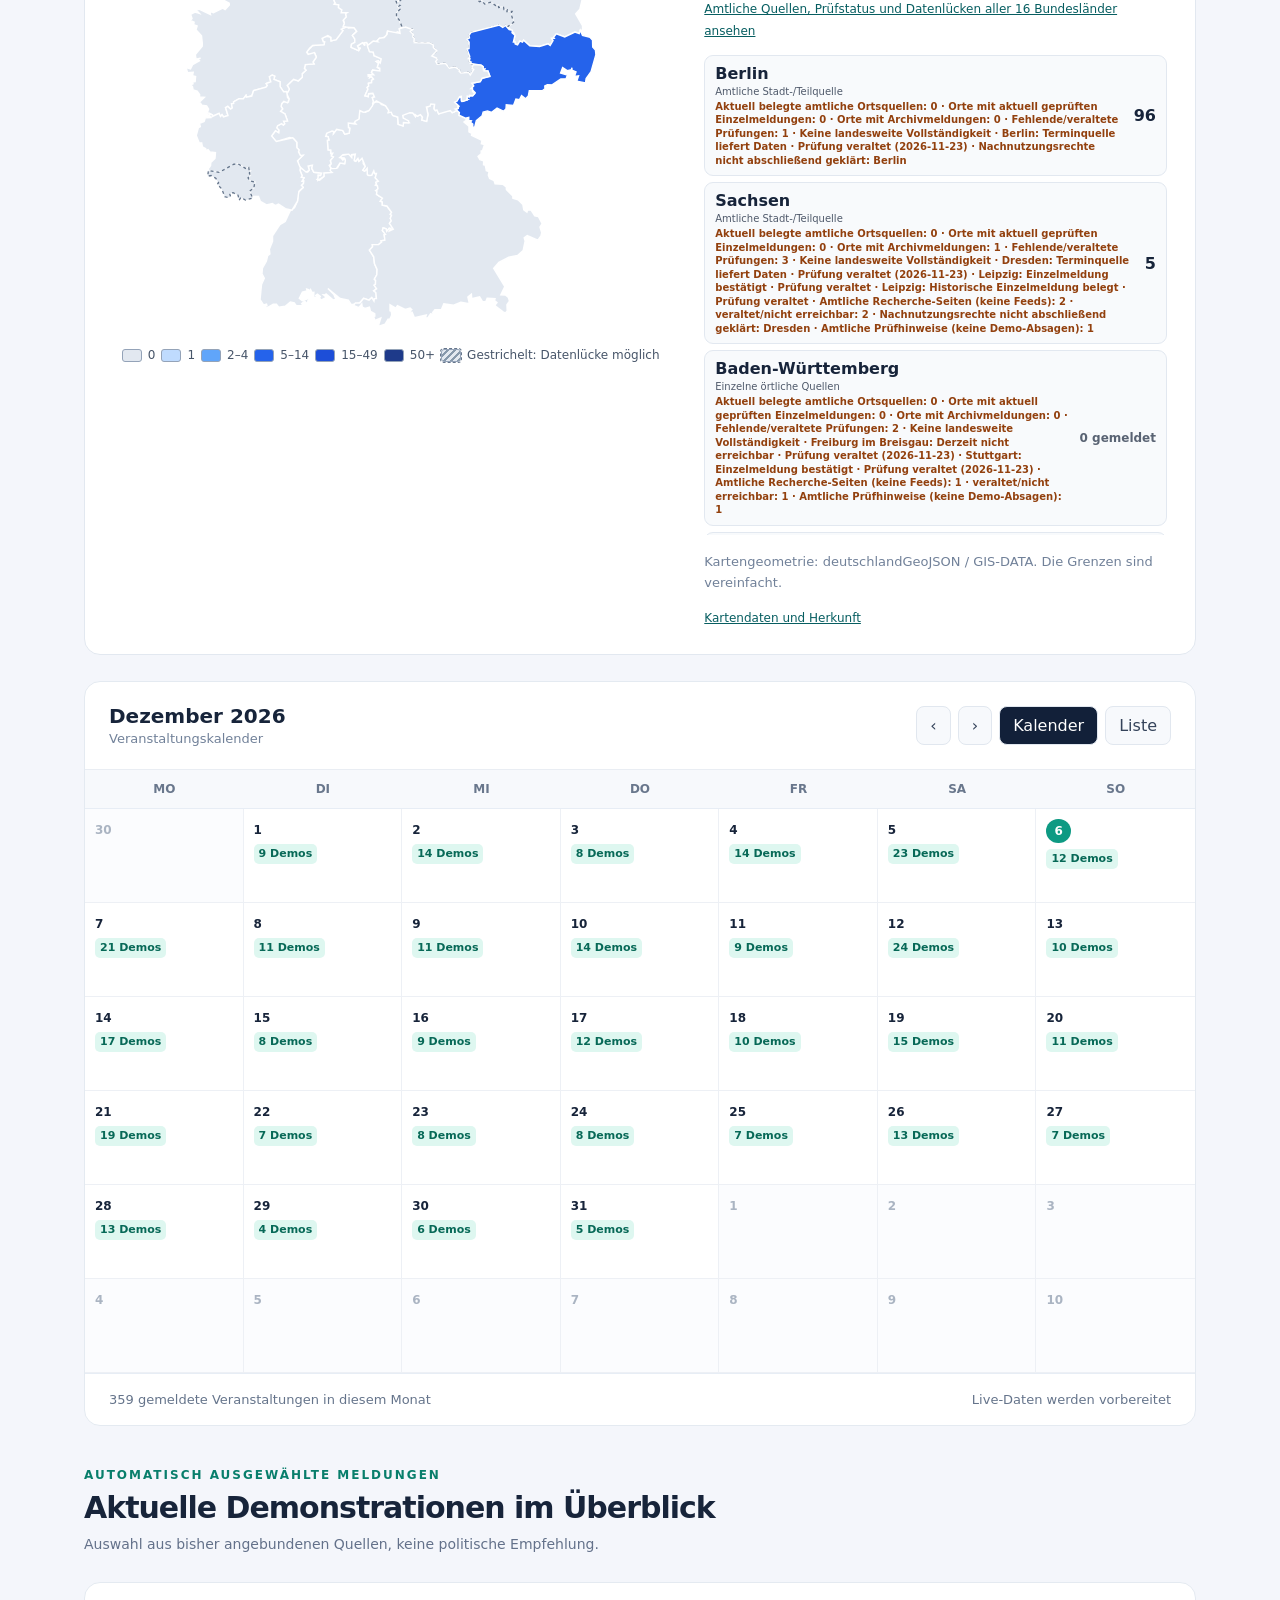
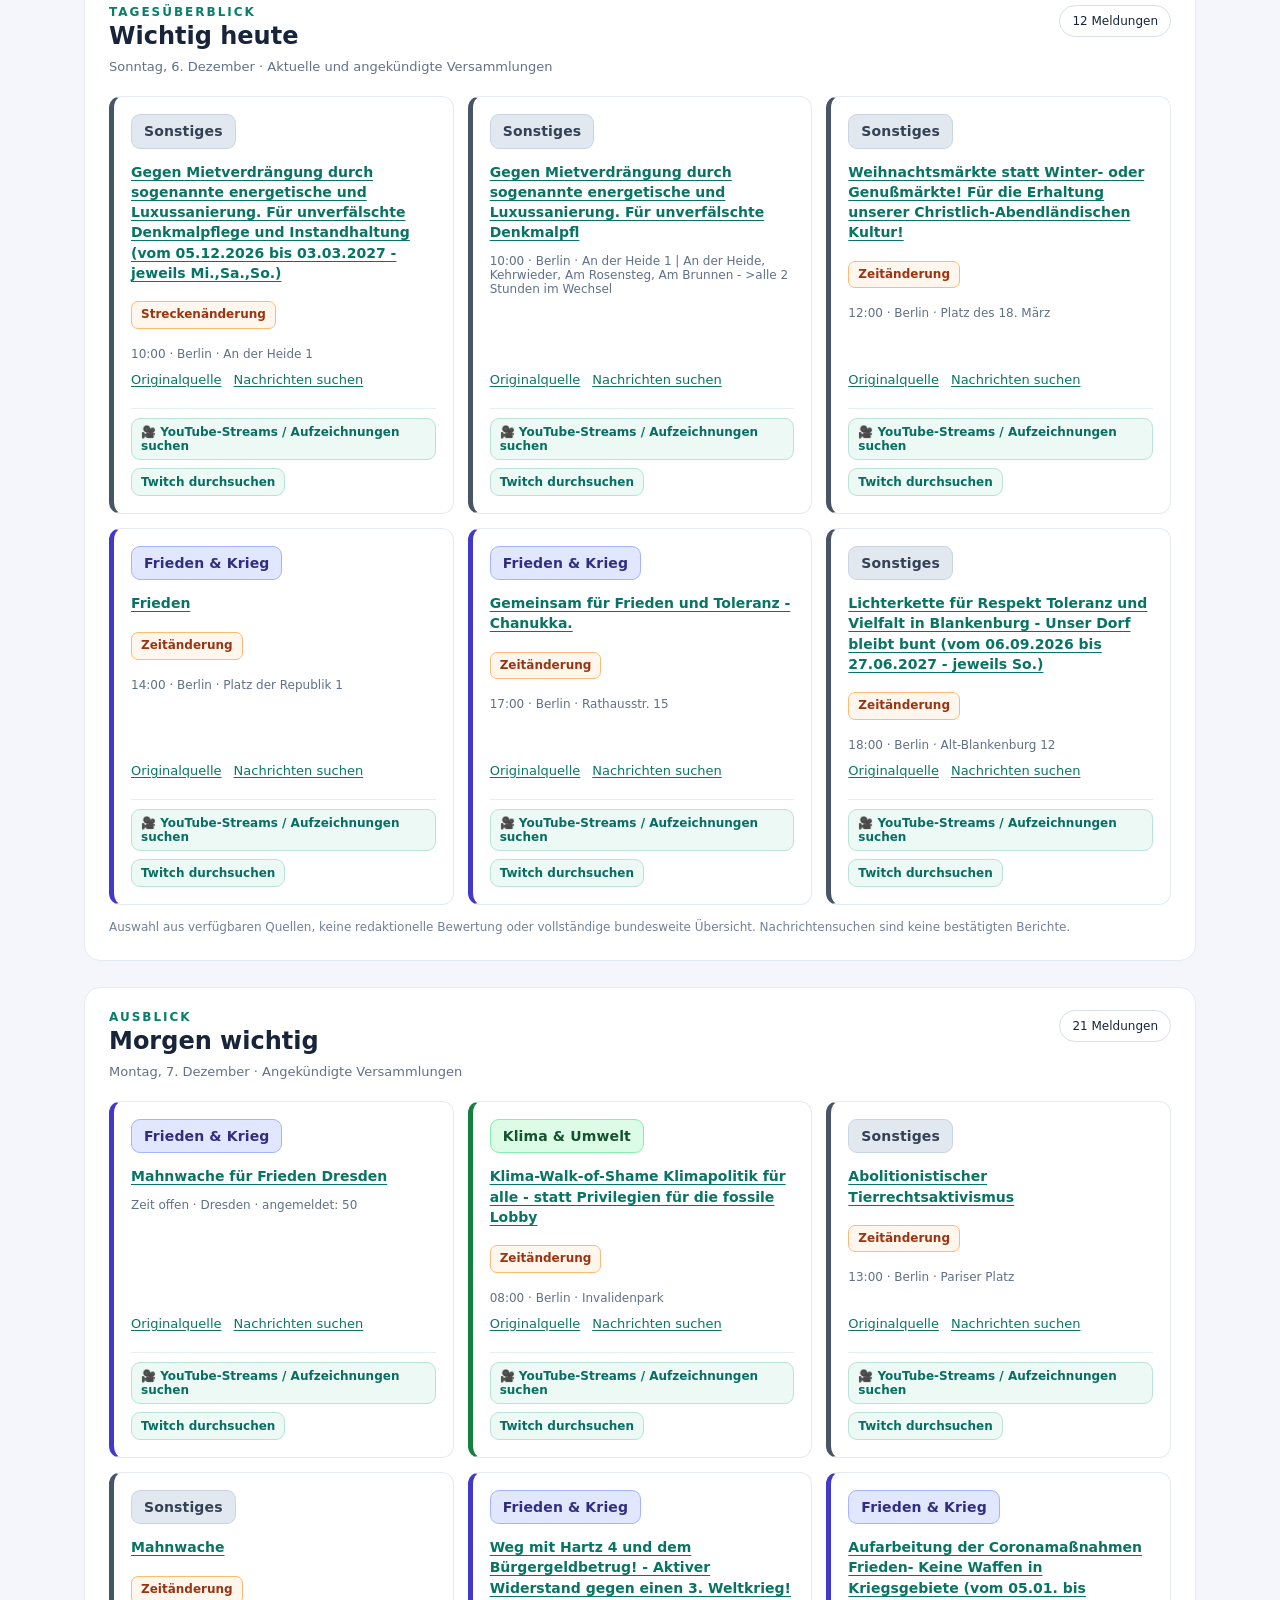
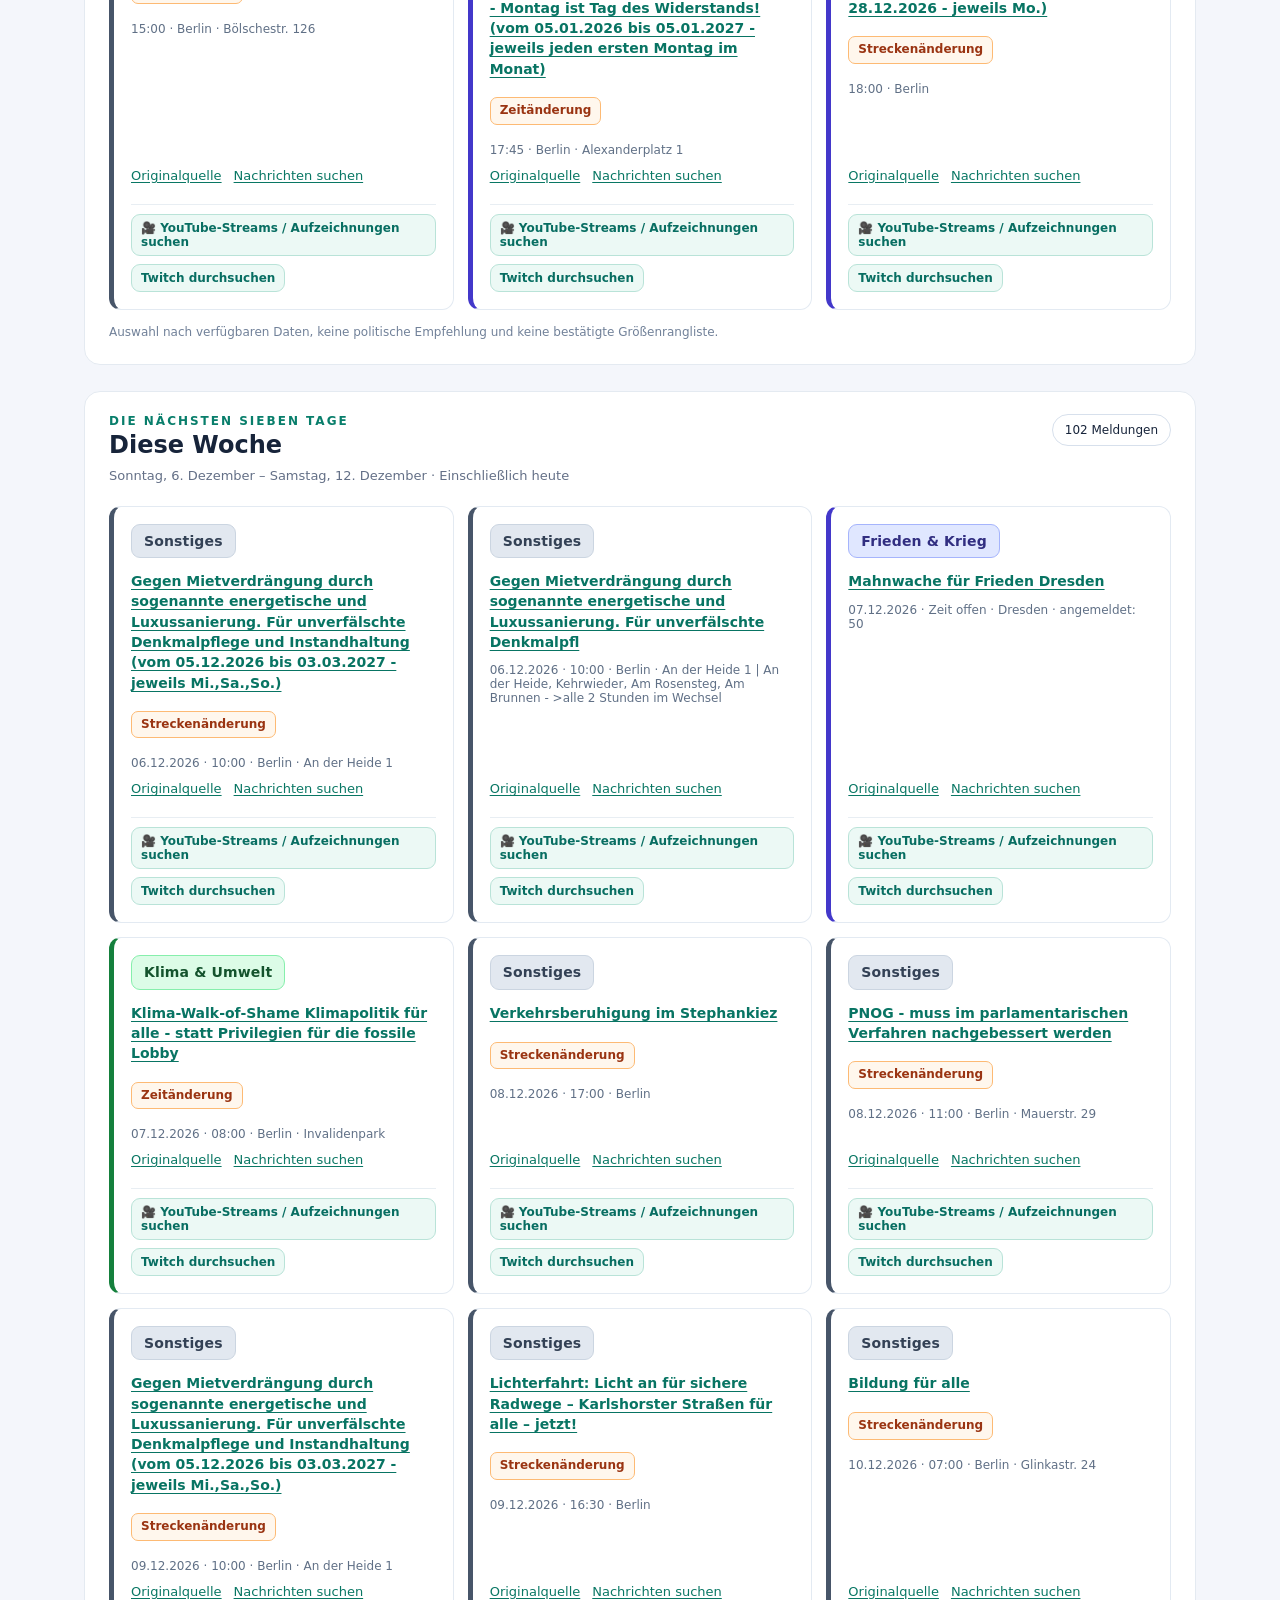
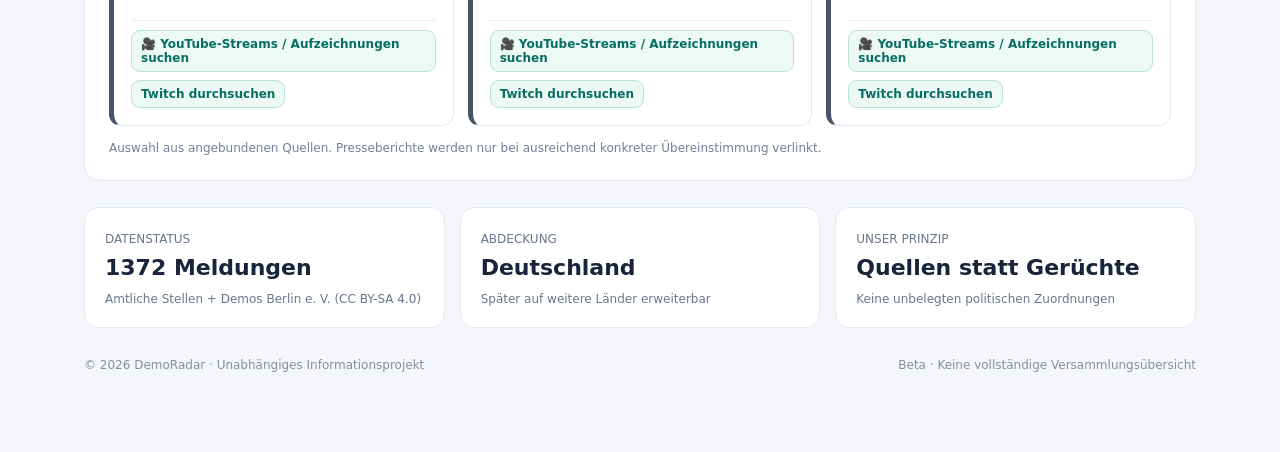
==== commit 1ada164b: "docs: place anonymous Braunschweig source note after hero" ====
--- a/index.html
+++ b/index.html
@@ -111,7 +111,7 @@
 #todaySection,#demo-kalender{scroll-margin-top:16px}
 .quick-link[href="#todaySection"]{font-weight:800}
 @media(max-width:560px){.featured-links{gap:6px 12px}.featured-links .editorial-link{width:100%;border-top:1px solid #e7edf3;padding:9px 0}.detail-press{padding:14px}.detail-press .editorial-link{line-height:1.5;min-height:44px}}
-</style></head><body><header><div><div class="brand">DEMO<span>RADAR</span><span style="color:#fff">.</span></div><small data-i18n="header.subtitle">Demonstrationen transparent entdecken</small></div><nav class="header-navigation"><a href="#demo-kalender" data-i18n="nav.calendar">Kalender</a><a href="#todaySection" data-i18n="nav.today">Heute</a><a href="/heute/" aria-label="Heute gemeldete Demonstrationen als eigene Seite">Alle heutigen Meldungen</a><a href="#weekSection" data-i18n="nav.week">Diese Woche</a><a href="/community/" data-i18n="nav.community">Community</a><a href="https://demoradar.forumieren.de/" target="_blank" rel="noopener noreferrer">Forum ↗</a><a href="/melden/" target="_blank" rel="noopener noreferrer">Fehler melden ↗</a></nav><div class="language-switch" role="group" aria-label="Language / Sprache"><button type="button" data-language="de" aria-pressed="true">DE</button><button type="button" data-language="en" aria-pressed="false">EN</button></div></header><main><div class="intro"><div><div class="eyebrow" data-i18n="hero.eyebrow">Unabhängig · Quellenbasiert · Offen</div><h1 data-i18n="hero.title">Demonstrationen heute und kommende Termine</h1><p data-i18n="hero.description">Demonstrationen und Kundgebungen entdecken – unabhängig von der politischen Richtung.</p></div><span class="pill" data-i18n="hero.beta">🇩🇪 Deutschland · Beta</span></div><nav class="quick-links" aria-label="Schnellzugriffe zu den Bereichen"><a class="quick-link quick-link-primary" href="#demo-kalender"><span aria-hidden="true">▦</span> <span data-i18n="jump.calendar">Kalenderübersicht</span></a><a class="quick-link" href="#todaySection"><span aria-hidden="true">☀</span> <span data-i18n="jump.today">Wichtig heute</span></a><a class="quick-link" href="/heute/"><span aria-hidden="true">↗</span> <span>Alle heutigen Meldungen</span></a><a class="quick-link" href="#tomorrowSection"><span aria-hidden="true">◷</span> <span data-i18n="jump.tomorrow">Morgen wichtig</span></a><a class="quick-link" href="#weekSection"><span aria-hidden="true">▤</span> <span data-i18n="jump.week">Diese Woche wichtig</span></a><a class="quick-link" href="/community/"><span aria-hidden="true">♧</span> <span data-i18n="jump.community">Austausch &amp; Community</span></a><a class="quick-link quick-link-primary" href="https://demoradar.forumieren.de/" target="_blank" rel="noopener noreferrer"><span aria-hidden="true">☷</span> <span>Zum Forum ↗</span></a></nav><div class="notice" role="status" aria-live="polite" data-i18n="source.loadingNotice">Die aktuellen Veranstaltungsdaten werden geladen. Die Abdeckung ist noch unvollständig.</div><div class="calendar-intro"><div><div class="eyebrow" data-i18n="calendar.eyebrow">Die große Terminübersicht</div><h2 data-i18n="calendar.title">Demonstrationskalender Deutschland</h2><p data-i18n="calendar.description">Alle verfügbaren Termine nach Datum, Bundesland, Thema und politischem Bezug durchsuchen.</p></div><a class="calendar-nav" href="#demo-kalender" data-i18n="calendar.jump">Kalender ansehen ↓</a></div><div class="toolbar"><div><label for="search" data-i18n="filter.search">SUCHE</label><input id="search" data-i18n-placeholder="filter.searchPlaceholder" placeholder="Thema, Veranstalter oder Ort suchen …"></div><div><label for="region" data-i18n="filter.region">BUNDESLAND</label><select id="region"><option value="Alle Bundesländer" data-i18n="filter.allRegions">Alle Bundesländer</option><option value="Berlin" data-i18n="state.Berlin">Berlin</option><option value="Brandenburg" data-i18n="state.Brandenburg">Brandenburg</option><option value="Baden-Württemberg" data-i18n="state.Baden-Württemberg">Baden-Württemberg</option><option value="Bayern" data-i18n="state.Bayern">Bayern</option><option value="Bremen" data-i18n="state.Bremen">Bremen</option><option value="Hamburg" data-i18n="state.Hamburg">Hamburg</option><option value="Hessen" data-i18n="state.Hessen">Hessen</option><option value="Mecklenburg-Vorpommern" data-i18n="state.Mecklenburg-Vorpommern">Mecklenburg-Vorpommern</option><option value="Niedersachsen" data-i18n="state.Niedersachsen">Niedersachsen</option><option value="Nordrhein-Westfalen" data-i18n="state.Nordrhein-Westfalen">Nordrhein-Westfalen</option><option value="Rheinland-Pfalz" data-i18n="state.Rheinland-Pfalz">Rheinland-Pfalz</option><option value="Saarland" data-i18n="state.Saarland">Saarland</option><option value="Sachsen" data-i18n="state.Sachsen">Sachsen</option><option value="Sachsen-Anhalt" data-i18n="state.Sachsen-Anhalt">Sachsen-Anhalt</option><option value="Schleswig-Holstein" data-i18n="state.Schleswig-Holstein">Schleswig-Holstein</option><option value="Thüringen" data-i18n="state.Thüringen">Thüringen</option></select></div><div><label for="city" data-i18n="filter.city">STADT</label><select id="city" aria-label="Stadt auswählen"><option value="" data-i18n="filter.allCities">Alle Städte</option></select></div><div><label for="topic" data-i18n="filter.topic">THEMA</label><select id="topic"><option value="Alle Themen" data-i18n="filter.allTopics">Alle Themen</option><option value="Migration" data-i18n="filter.migration">Migration</option><option value="Klima & Umwelt" data-i18n="filter.climate">Klima & Umwelt</option><option value="Frieden & Krieg" data-i18n="filter.peace">Frieden & Krieg</option><option value="Arbeit & Soziales" data-i18n="filter.social">Arbeit & Soziales</option><option value="Demokratie" data-i18n="filter.democracy">Demokratie</option><option value="Sonstiges" data-i18n="filter.other">Sonstiges</option></select></div><div><label for="position" data-i18n="filter.position">POLITISCHER BEZUG</label><select id="position"><option value="Alle Positionen" data-i18n="filter.allPositions">Alle Positionen</option><option value="AfD organisiert" data-i18n="filter.afd">AfD organisiert</option><option value="Gegen AfD" data-i18n="filter.antiAfd">Gegen AfD</option><option value="Antifaschistisch" data-i18n="filter.antifa">Antifaschistisch</option><option value="CDU organisiert" data-i18n="filter.cdu">CDU organisiert</option><option value="Gegen CDU" data-i18n="filter.antiCdu">Gegen CDU</option><option value="Andere / unbekannt" data-i18n="filter.unknown">Andere / unbekannt</option></select></div></div><section class="heatmap-section" id="heatmapSection" aria-labelledby="heatmapHeading">
+</style></head><body><header><div><div class="brand">DEMO<span>RADAR</span><span style="color:#fff">.</span></div><small data-i18n="header.subtitle">Demonstrationen transparent entdecken</small></div><nav class="header-navigation"><a href="#demo-kalender" data-i18n="nav.calendar">Kalender</a><a href="#todaySection" data-i18n="nav.today">Heute</a><a href="/heute/" aria-label="Heute gemeldete Demonstrationen als eigene Seite">Alle heutigen Meldungen</a><a href="#weekSection" data-i18n="nav.week">Diese Woche</a><a href="/community/" data-i18n="nav.community">Community</a><a href="https://demoradar.forumieren.de/" target="_blank" rel="noopener noreferrer">Forum ↗</a><a href="/melden/" target="_blank" rel="noopener noreferrer">Fehler melden ↗</a></nav><div class="language-switch" role="group" aria-label="Language / Sprache"><button type="button" data-language="de" aria-pressed="true">DE</button><button type="button" data-language="en" aria-pressed="false">EN</button></div></header><main><div class="intro"><div><div class="eyebrow" data-i18n="hero.eyebrow">Unabhängig · Quellenbasiert · Offen</div><h1 data-i18n="hero.title">Demonstrationen heute und kommende Termine</h1><p data-i18n="hero.description">Demonstrationen und Kundgebungen entdecken – unabhängig von der politischen Richtung.</p></div><span class="pill" data-i18n="hero.beta">🇩🇪 Deutschland · Beta</span></div><section class="source-status-note" aria-labelledby="bs-source-status"><strong id="bs-source-status">Transparenz zur Datenabdeckung: Braunschweig (23.11.2026)</strong><p>DemoRadar hat die Stadt Braunschweig nach einer kostenlosen, maschinenlesbaren Quelle und den Nutzungsbedingungen für bereits öffentlich bekannt gemachte Versammlungen gefragt. Aus dem zuständigen Ordnungsamt kam die Rückmeldung, dass in letzter Zeit auf der städtischen Website keine Versammlungen veröffentlicht worden seien und deshalb aus Sicht der antwortenden Stelle kein Bedarf für eine bundesweite Veröffentlichung bestehe.</p><p>Die Antwort klärt weder technische Schnittstellen noch Wiederverwendungsrechte. Deshalb übernimmt DemoRadar derzeit keine Versammlungstermine aus dieser Übersicht automatisch. Fehlende Einträge bedeuten <strong>nicht</strong>, dass in Braunschweig keine Versammlungen stattfinden. Wir dokumentieren den Sachstand ohne Namensnennung und bemühen uns weiter um überprüfbare amtliche Quellen. <a href="https://www.braunschweig.de/politik_verwaltung/bekanntmachungen/versammlungen/index.php" target="_blank" rel="noopener noreferrer">Offizielle Übersicht der Stadt Braunschweig</a>.</p></section><nav class="quick-links" aria-label="Schnellzugriffe zu den Bereichen"><a class="quick-link quick-link-primary" href="#demo-kalender"><span aria-hidden="true">▦</span> <span data-i18n="jump.calendar">Kalenderübersicht</span></a><a class="quick-link" href="#todaySection"><span aria-hidden="true">☀</span> <span data-i18n="jump.today">Wichtig heute</span></a><a class="quick-link" href="/heute/"><span aria-hidden="true">↗</span> <span>Alle heutigen Meldungen</span></a><a class="quick-link" href="#tomorrowSection"><span aria-hidden="true">◷</span> <span data-i18n="jump.tomorrow">Morgen wichtig</span></a><a class="quick-link" href="#weekSection"><span aria-hidden="true">▤</span> <span data-i18n="jump.week">Diese Woche wichtig</span></a><a class="quick-link" href="/community/"><span aria-hidden="true">♧</span> <span data-i18n="jump.community">Austausch &amp; Community</span></a><a class="quick-link quick-link-primary" href="https://demoradar.forumieren.de/" target="_blank" rel="noopener noreferrer"><span aria-hidden="true">☷</span> <span>Zum Forum ↗</span></a></nav><div class="notice" role="status" aria-live="polite" data-i18n="source.loadingNotice">Die aktuellen Veranstaltungsdaten werden geladen. Die Abdeckung ist noch unvollständig.</div><div class="calendar-intro"><div><div class="eyebrow" data-i18n="calendar.eyebrow">Die große Terminübersicht</div><h2 data-i18n="calendar.title">Demonstrationskalender Deutschland</h2><p data-i18n="calendar.description">Alle verfügbaren Termine nach Datum, Bundesland, Thema und politischem Bezug durchsuchen.</p></div><a class="calendar-nav" href="#demo-kalender" data-i18n="calendar.jump">Kalender ansehen ↓</a></div><div class="toolbar"><div><label for="search" data-i18n="filter.search">SUCHE</label><input id="search" data-i18n-placeholder="filter.searchPlaceholder" placeholder="Thema, Veranstalter oder Ort suchen …"></div><div><label for="region" data-i18n="filter.region">BUNDESLAND</label><select id="region"><option value="Alle Bundesländer" data-i18n="filter.allRegions">Alle Bundesländer</option><option value="Berlin" data-i18n="state.Berlin">Berlin</option><option value="Brandenburg" data-i18n="state.Brandenburg">Brandenburg</option><option value="Baden-Württemberg" data-i18n="state.Baden-Württemberg">Baden-Württemberg</option><option value="Bayern" data-i18n="state.Bayern">Bayern</option><option value="Bremen" data-i18n="state.Bremen">Bremen</option><option value="Hamburg" data-i18n="state.Hamburg">Hamburg</option><option value="Hessen" data-i18n="state.Hessen">Hessen</option><option value="Mecklenburg-Vorpommern" data-i18n="state.Mecklenburg-Vorpommern">Mecklenburg-Vorpommern</option><option value="Niedersachsen" data-i18n="state.Niedersachsen">Niedersachsen</option><option value="Nordrhein-Westfalen" data-i18n="state.Nordrhein-Westfalen">Nordrhein-Westfalen</option><option value="Rheinland-Pfalz" data-i18n="state.Rheinland-Pfalz">Rheinland-Pfalz</option><option value="Saarland" data-i18n="state.Saarland">Saarland</option><option value="Sachsen" data-i18n="state.Sachsen">Sachsen</option><option value="Sachsen-Anhalt" data-i18n="state.Sachsen-Anhalt">Sachsen-Anhalt</option><option value="Schleswig-Holstein" data-i18n="state.Schleswig-Holstein">Schleswig-Holstein</option><option value="Thüringen" data-i18n="state.Thüringen">Thüringen</option></select></div><div><label for="city" data-i18n="filter.city">STADT</label><select id="city" aria-label="Stadt auswählen"><option value="" data-i18n="filter.allCities">Alle Städte</option></select></div><div><label for="topic" data-i18n="filter.topic">THEMA</label><select id="topic"><option value="Alle Themen" data-i18n="filter.allTopics">Alle Themen</option><option value="Migration" data-i18n="filter.migration">Migration</option><option value="Klima & Umwelt" data-i18n="filter.climate">Klima & Umwelt</option><option value="Frieden & Krieg" data-i18n="filter.peace">Frieden & Krieg</option><option value="Arbeit & Soziales" data-i18n="filter.social">Arbeit & Soziales</option><option value="Demokratie" data-i18n="filter.democracy">Demokratie</option><option value="Sonstiges" data-i18n="filter.other">Sonstiges</option></select></div><div><label for="position" data-i18n="filter.position">POLITISCHER BEZUG</label><select id="position"><option value="Alle Positionen" data-i18n="filter.allPositions">Alle Positionen</option><option value="AfD organisiert" data-i18n="filter.afd">AfD organisiert</option><option value="Gegen AfD" data-i18n="filter.antiAfd">Gegen AfD</option><option value="Antifaschistisch" data-i18n="filter.antifa">Antifaschistisch</option><option value="CDU organisiert" data-i18n="filter.cdu">CDU organisiert</option><option value="Gegen CDU" data-i18n="filter.antiCdu">Gegen CDU</option><option value="Andere / unbekannt" data-i18n="filter.unknown">Andere / unbekannt</option></select></div></div><section class="heatmap-section" id="heatmapSection" aria-labelledby="heatmapHeading">
  <div class="heatmap-head"><div><div class="eyebrow" data-i18n="map.eyebrow">Räumliche Übersicht</div><h2 id="heatmapHeading" data-i18n="map.title">Demo-Heatmap Deutschland</h2><p data-i18n="map.description">Anzahl erfasster Demonstrationen je Bundesland – keine vollständige Übersicht.</p></div><label class="heatmap-range-label" for="heatmapRange"><span data-i18n="map.period">Zeitraum</span><select id="heatmapRange"><option value="7" data-i18n="map.next7">Nächste 7 Tage</option><option value="30" data-i18n="map.next30">Nächste 30 Tage</option></select></label></div>
  <div class="heatmap-content"><div class="heatmap-map"><svg id="heatmapSvg" viewBox="0 0 480 615" role="group" aria-label="Deutschlandkarte nach Anzahl erfasster Demonstrationen" data-i18n-aria="map.aria"><title>DemoRadar Deutschlandkarte</title></svg><div id="heatmapLegend" class="heatmap-legend" aria-hidden="true"></div></div><div class="heatmap-aside"><h3 data-i18n="map.ranking">Bundesländer nach Meldungen</h3><p class="small" data-i18n="map.disclaimer">Mehr Meldungen können auch eine bessere Datenabdeckung bedeuten. Keine Aussage über die tatsächliche Protestaktivität.</p><div class="heatmap-coverage-note"><strong data-i18n="map.coverageTitle">So liest du die Karte</strong><p data-i18n="map.coverageNote">0 gemeldet bedeutet nicht 0 Demonstrationen. Die Quellenabdeckung unterscheidet sich je Bundesland.</p></div><p class="small"><a class="source-registry-link" href="/sources/">Amtliche Quellen, Prüfstatus und Datenlücken aller 16 Bundesländer ansehen</a></p><div id="heatmapRanking" class="heatmap-ranking" role="status" aria-live="polite"></div><p class="small" data-i18n="map.credit">Kartengeometrie: deutschlandGeoJSON / GIS-DATA (Quelle verlinkt).</p><a href="https://github.com/isellsoap/deutschlandGeoJSON" target="_blank" rel="noopener noreferrer" data-i18n="map.creditLink">Kartendaten und Herkunft</a></div></div>
  </section><section class="mainpanel" id="demo-kalender" aria-label="Demonstration calendar"><div class="panelhead"><div><h2 id="monthLabel"></h2><span class="small" data-i18n="calendar.subtitle">Veranstaltungskalender</span></div><div class="controls"><button id="prev" data-i18n-aria="view.previous" aria-label="Vorheriger Monat">‹</button><button id="next" data-i18n-aria="view.next" aria-label="Nächster Monat">›</button><button id="calendarBtn" class="active" data-i18n="view.calendar">Kalender</button><button id="listBtn" data-i18n="view.list">Liste</button></div></div><div id="calendarWrap"><div class="week"><div data-i18n="view.monday">MO</div><div data-i18n="view.tuesday">DI</div><div data-i18n="view.wednesday">MI</div><div data-i18n="view.thursday">DO</div><div data-i18n="view.friday">FR</div><div data-i18n="view.saturday">SA</div><div data-i18n="view.sunday">SO</div></div><div id="calendar" class="calendar"></div><div class="summary"><span id="resultText">Keine verifizierten Termine eingetragen</span><span>Live-Daten werden vorbereitet</span></div></div><div id="list"><div class="empty"><div class="symbol">🗓️</div><h3>Noch keine verifizierten Termine</h3><p>Die Filter sind vorbereitet. Nach Anbindung geprüfter Quellen erscheinen hier automatisch Veranstaltungen mit Quellen- und Aktualisierungsangaben.</p></div></div></section><div class="highlight-heading"><div class="eyebrow" data-i18n="intro.eyebrow">Empfehlungen aus den Meldungen</div><h2 data-i18n="intro.title">Aktuelle Demonstrationen im Überblick</h2><p data-i18n="intro.description">Automatisch ausgewählte Termine aus bisher angebundenen Quellen.</p></div><section id="todaySection" class="featured" aria-labelledby="todayHeading"><div class="featured-header"><div><div class="eyebrow" data-i18n="today.eyebrow">Tagesüberblick</div><h2 id="todayHeading" data-i18n="today.title">Wichtig heute</h2><p class="featured-sub" id="todayDate">Öffentliche Demonstrationen und Kundgebungen</p></div><span class="pill" id="todayCount">Lade Termine …</span></div><div id="todayItems" class="featured-empty" role="status">Die verifizierten Meldungen werden geladen …</div><p class="featured-explainer" data-i18n="today.explain">Auswahl aus verfügbaren behördlichen Meldungen, keine redaktionelle Bewertung oder vollständige bundesweite Übersicht. Verlinkte Nachrichtensuchen sind keine bestätigten Berichte über die Veranstaltung.</p></section><section class="featured" id="tomorrowSection" aria-labelledby="tomorrowHeading"><div class="featured-header"><div><div class="eyebrow" data-i18n="tomorrow.eyebrow">Ausblick</div><h2 id="tomorrowHeading" data-i18n="tomorrow.title">Morgen wichtig</h2><p class="featured-sub" id="tomorrowDate">Angekündigte Kundgebungen und Demonstrationen</p></div><span class="pill" id="tomorrowCount">Lade Termine …</span></div><div id="tomorrowItems" class="featured-empty" role="status">Meldungen werden geladen …</div><p class="featured-explainer" data-i18n="tomorrow.explain">Auswahl nach verfügbaren Daten, keine politische Empfehlung und keine bestätigte Größenrangliste.</p></section><section class="featured" id="weekSection" aria-labelledby="weekHeading"><div class="featured-header"><div><div class="eyebrow" data-i18n="week.eyebrow">Die nächsten sieben Tage</div><h2 id="weekHeading" data-i18n="week.title">Diese Woche</h2><p class="featured-sub" id="weekDate">Kommende Veranstaltungen inklusive heute</p></div><span class="pill" id="weekCount">Lade Termine …</span></div><div id="weekItems" class="featured-empty" role="status">Meldungen werden geladen …</div><p class="featured-explainer" data-i18n="week.explain">Auswahl aus angebundenen amtlichen Quellen. Links zu Presseberichten werden bei ausreichend konkreter Übereinstimmung ergänzt.</p></section><div class="cards"><div class="stat"><span data-i18n="stat.status">DATENSTATUS</span><strong data-i18n="stat.statusValue">Im Aufbau</strong><span data-i18n="stat.statusDesc">Amtliche und öffentliche Datenquellen folgen</span></div><div class="stat"><span data-i18n="stat.coverage">ABDECKUNG</span><strong data-i18n="stat.coverageValue">Deutschland</strong><span data-i18n="stat.coverageDesc">Später auf weitere Länder erweiterbar</span></div><div class="stat"><span data-i18n="stat.principle">UNSER PRINZIP</span><strong data-i18n="stat.principleValue">Quellen statt Gerüchte</strong><span data-i18n="stat.principleDesc">Keine unbelegten politischen Zuordnungen</span></div></div><div class="footer"><span>© <span id="year"></span> DemoRadar · <span data-i18n="footer.project">Unabhängiges Informationsprojekt</span></span><span data-i18n="footer.beta">Beta · Keine vollständige Versammlungsübersicht</span></div></main><script>
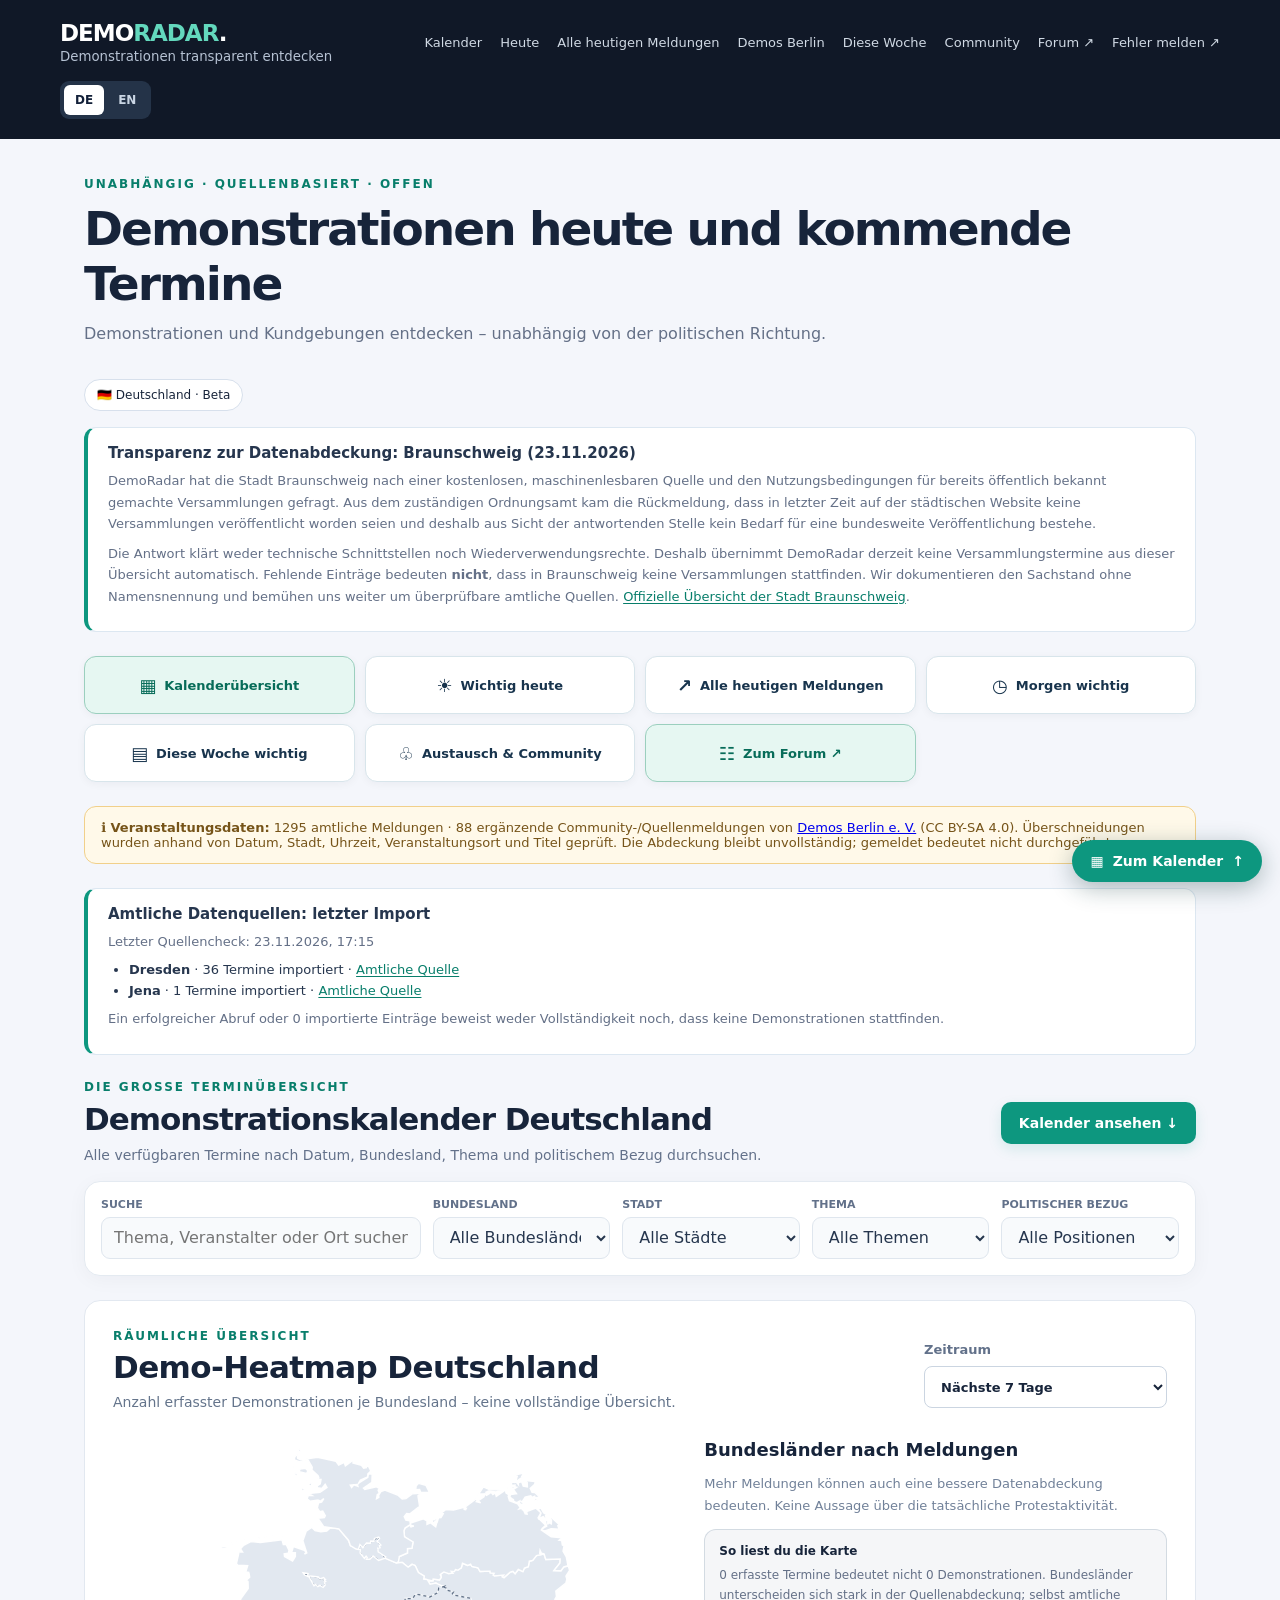
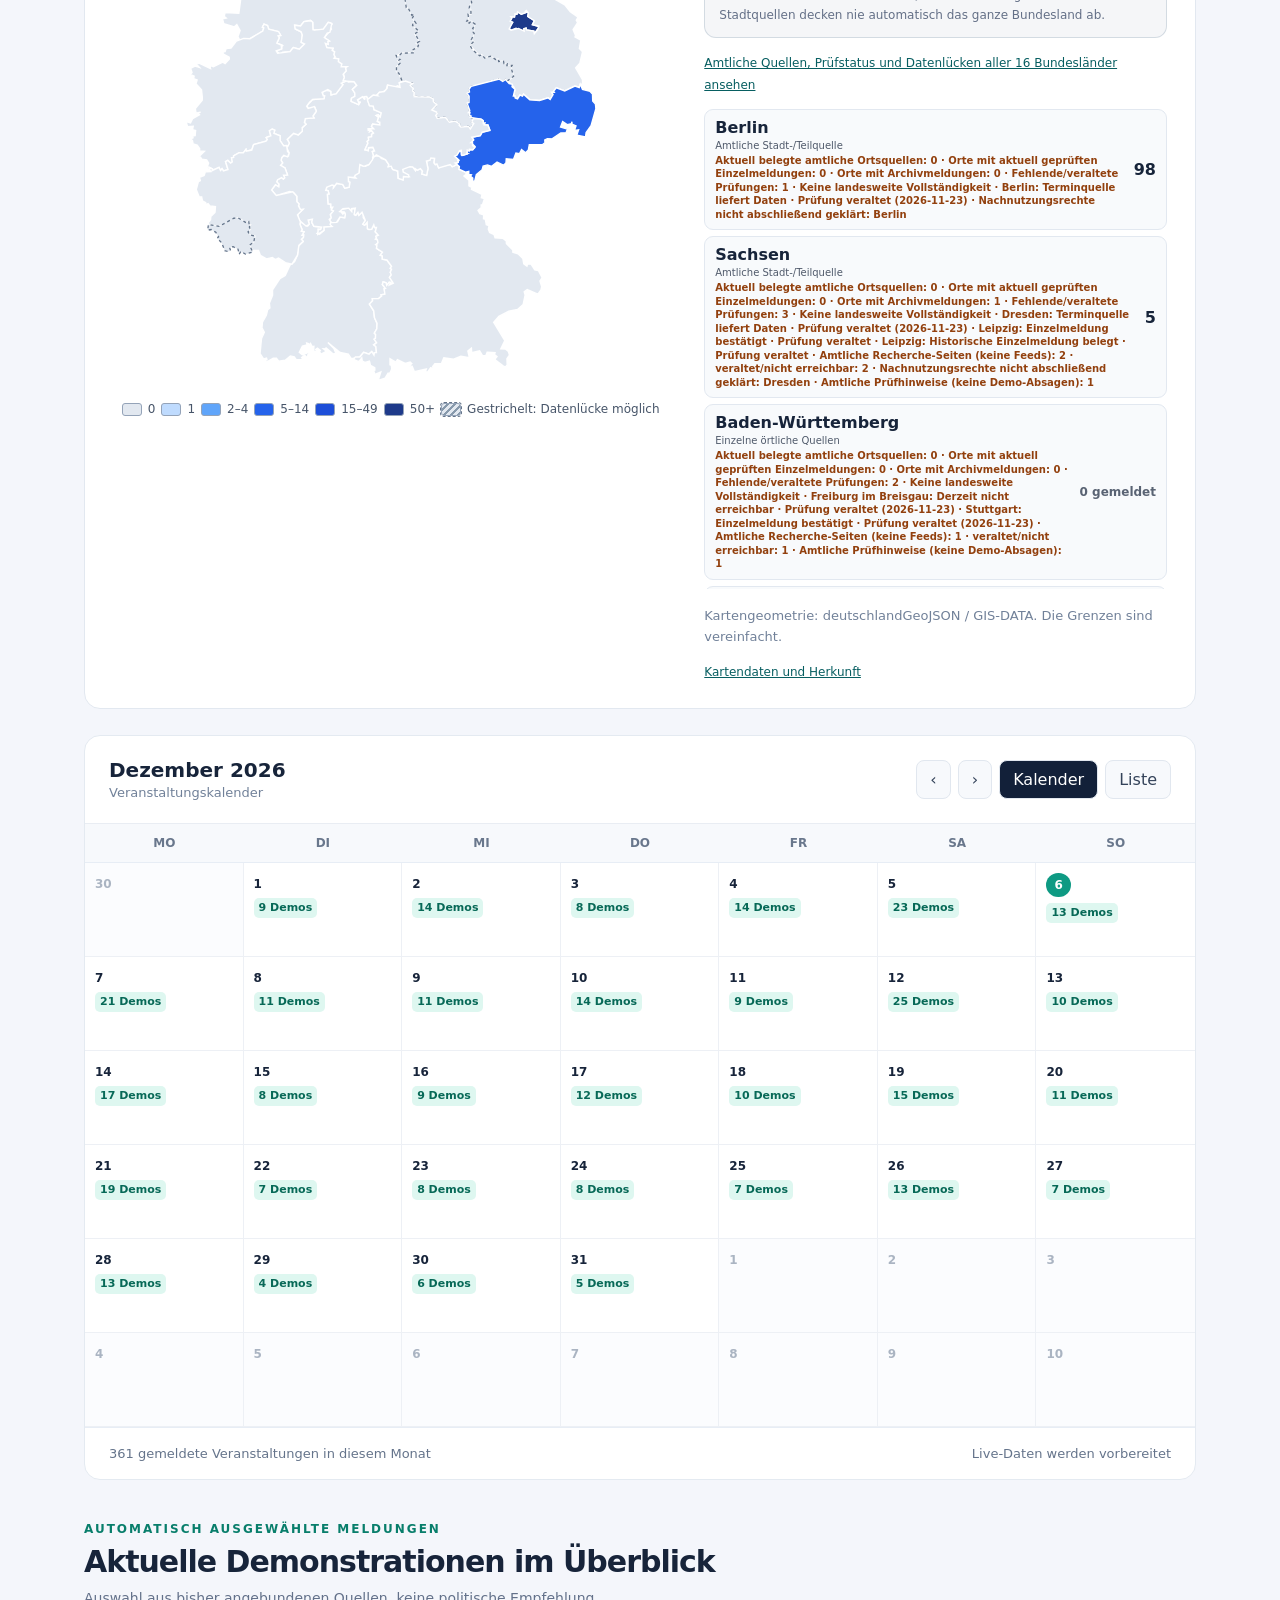
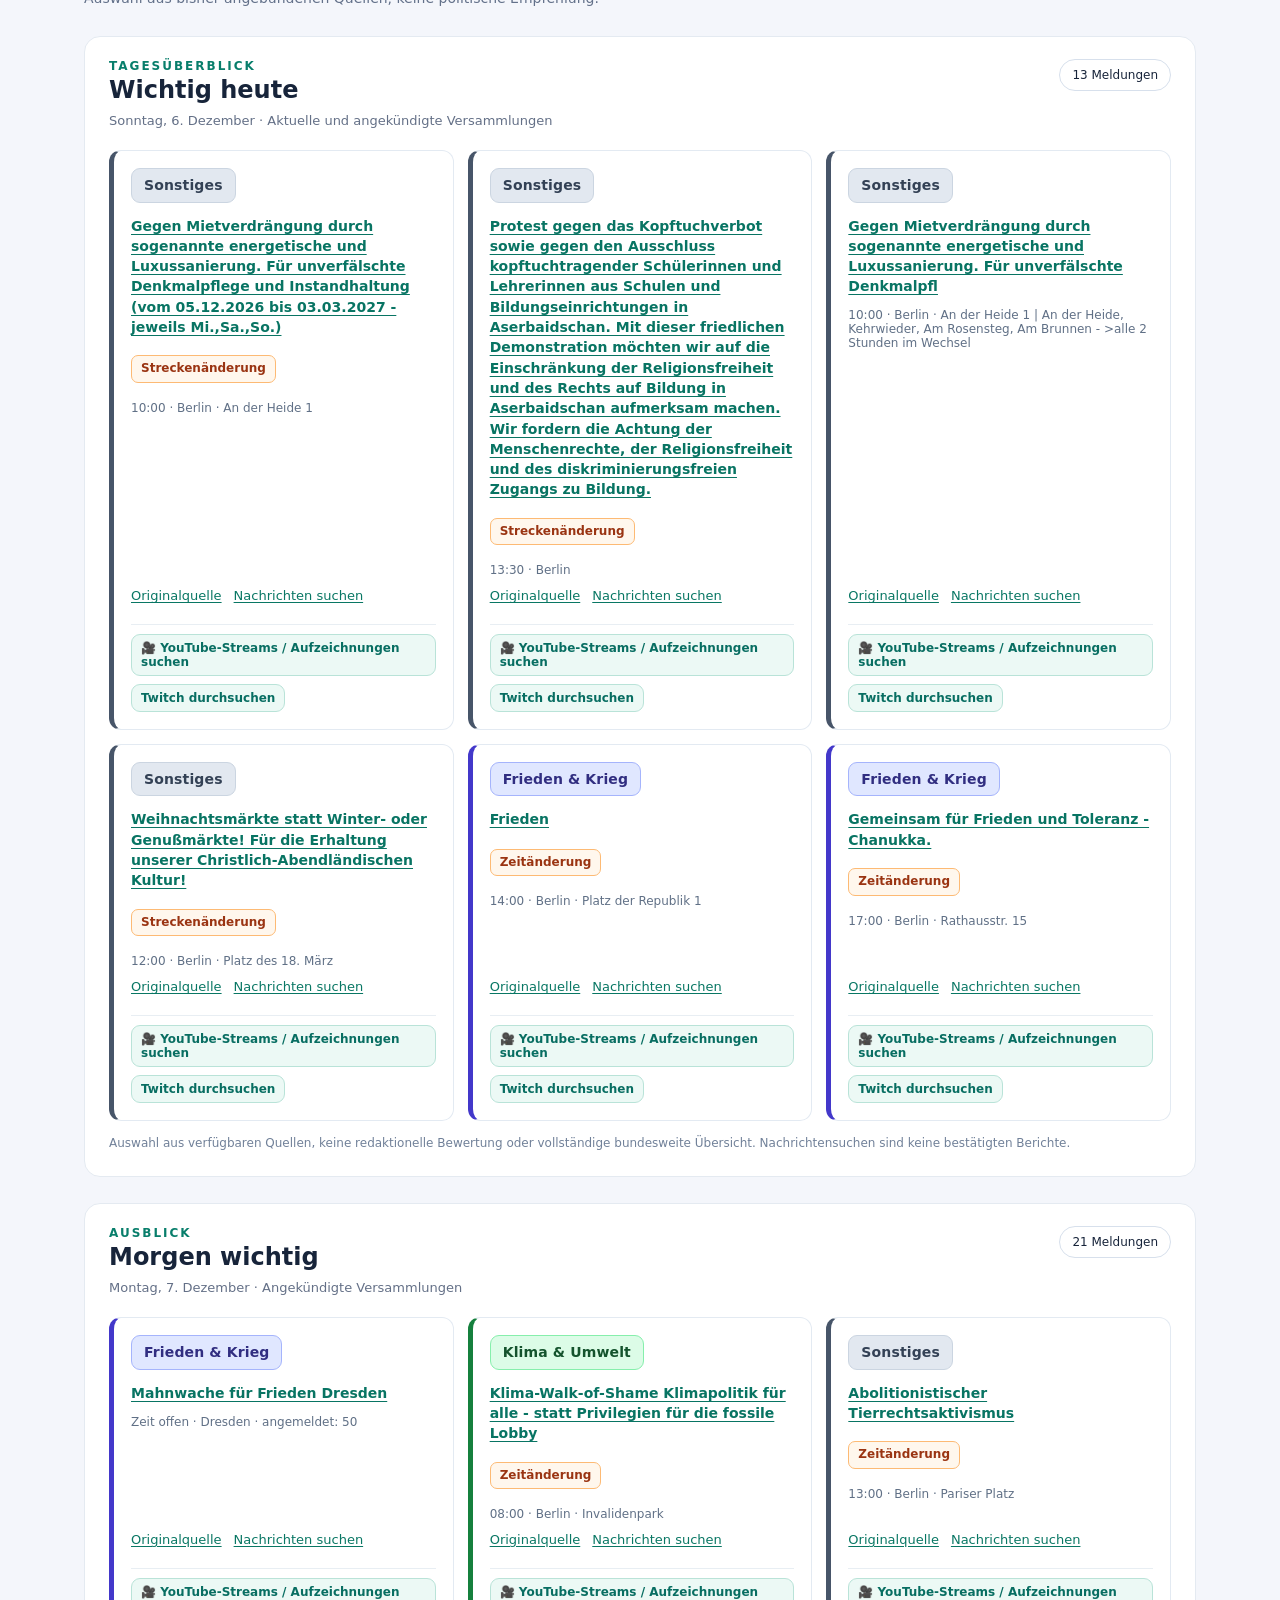
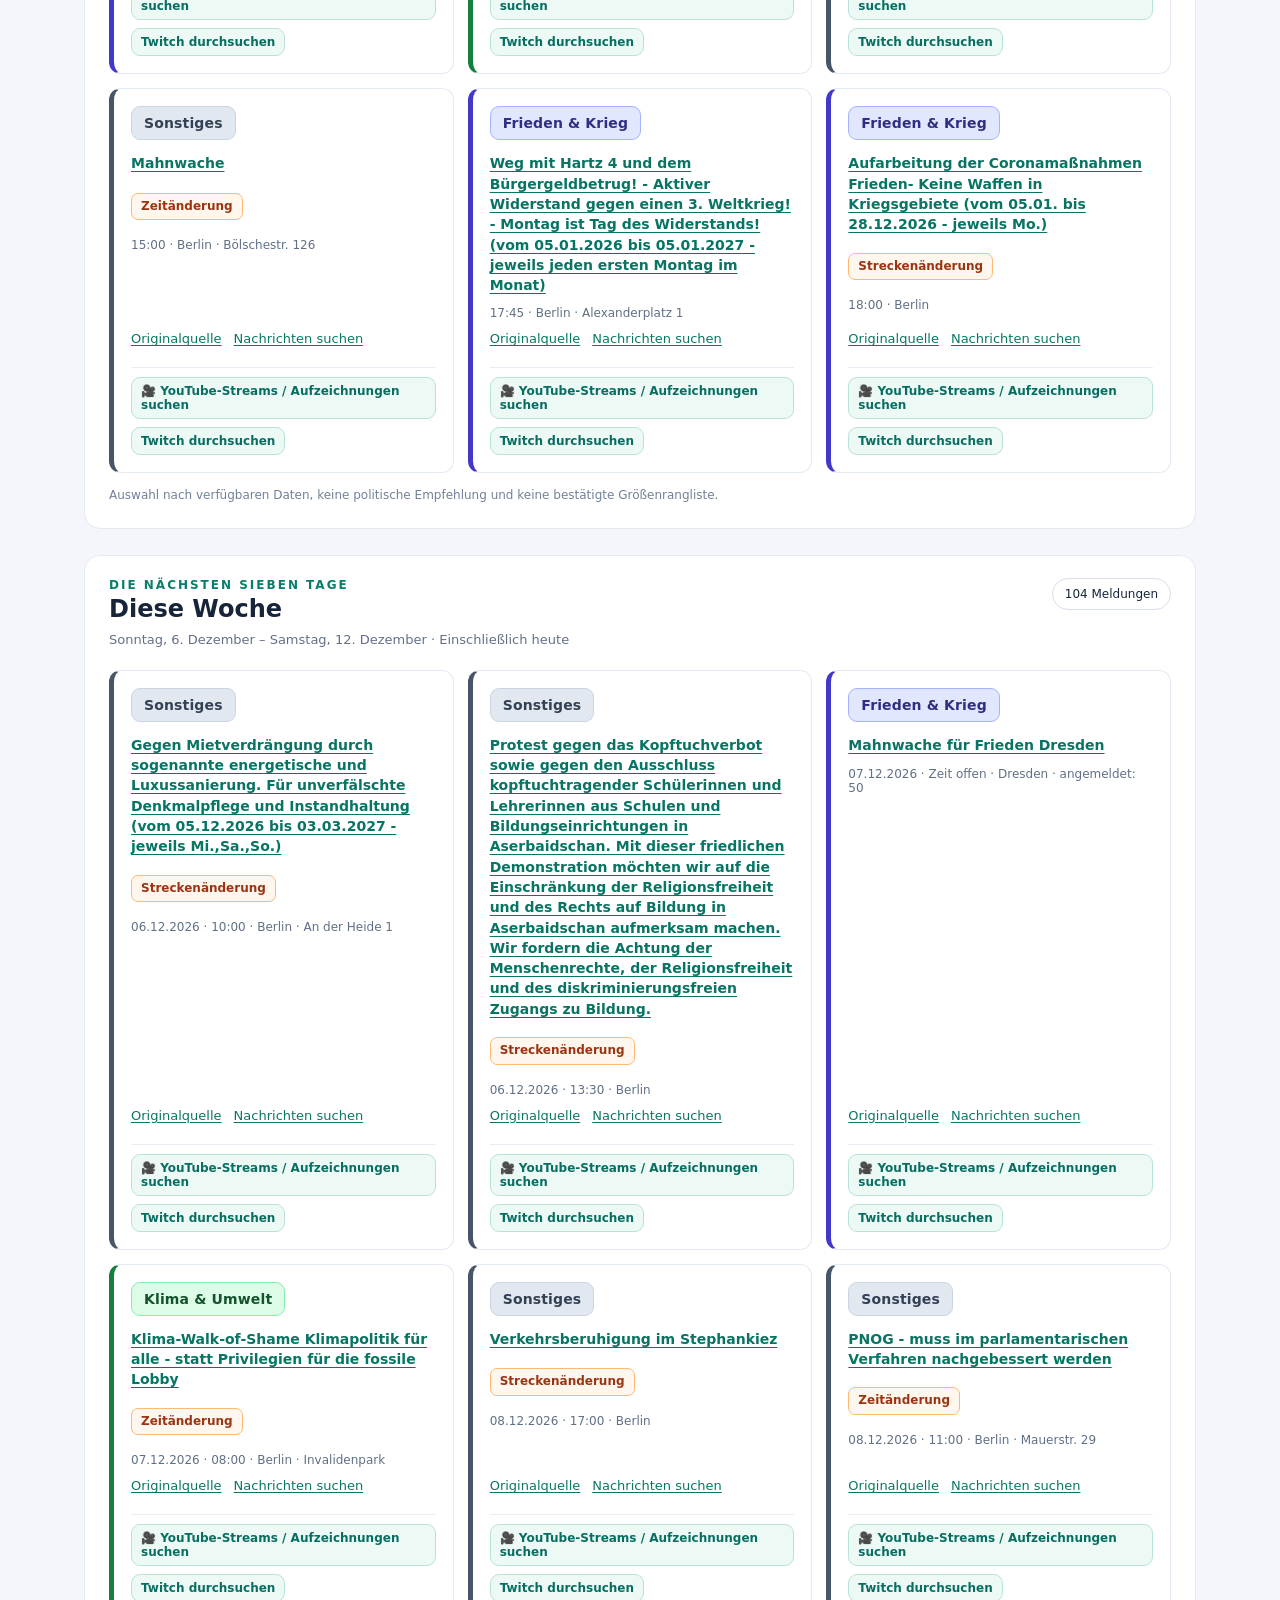
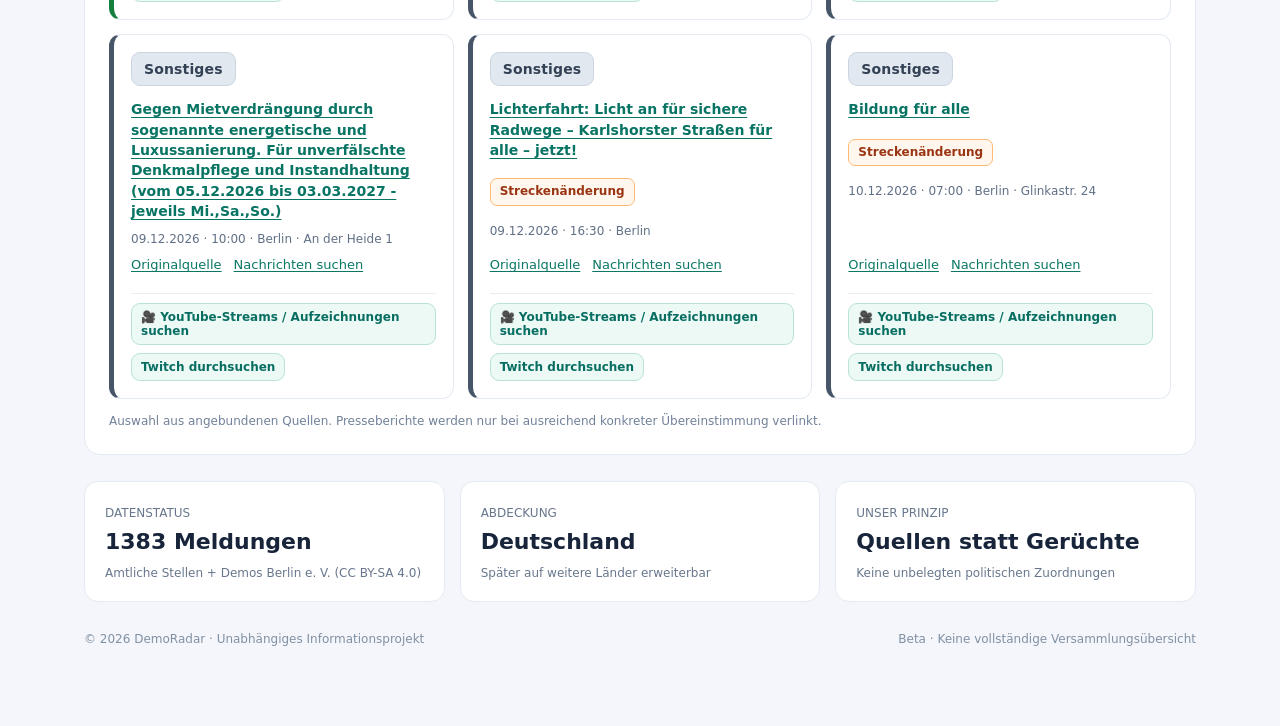
==== commit 8f93b760: "seo: link Berlin landing from main navigation" ====
--- a/index.html
+++ b/index.html
@@ -111,7 +111,7 @@
 #todaySection,#demo-kalender{scroll-margin-top:16px}
 .quick-link[href="#todaySection"]{font-weight:800}
 @media(max-width:560px){.featured-links{gap:6px 12px}.featured-links .editorial-link{width:100%;border-top:1px solid #e7edf3;padding:9px 0}.detail-press{padding:14px}.detail-press .editorial-link{line-height:1.5;min-height:44px}}
-</style></head><body><header><div><div class="brand">DEMO<span>RADAR</span><span style="color:#fff">.</span></div><small data-i18n="header.subtitle">Demonstrationen transparent entdecken</small></div><nav class="header-navigation"><a href="#demo-kalender" data-i18n="nav.calendar">Kalender</a><a href="#todaySection" data-i18n="nav.today">Heute</a><a href="/heute/" aria-label="Heute gemeldete Demonstrationen als eigene Seite">Alle heutigen Meldungen</a><a href="#weekSection" data-i18n="nav.week">Diese Woche</a><a href="/community/" data-i18n="nav.community">Community</a><a href="https://demoradar.forumieren.de/" target="_blank" rel="noopener noreferrer">Forum ↗</a><a href="/melden/" target="_blank" rel="noopener noreferrer">Fehler melden ↗</a></nav><div class="language-switch" role="group" aria-label="Language / Sprache"><button type="button" data-language="de" aria-pressed="true">DE</button><button type="button" data-language="en" aria-pressed="false">EN</button></div></header><main><div class="intro"><div><div class="eyebrow" data-i18n="hero.eyebrow">Unabhängig · Quellenbasiert · Offen</div><h1 data-i18n="hero.title">Demonstrationen heute und kommende Termine</h1><p data-i18n="hero.description">Demonstrationen und Kundgebungen entdecken – unabhängig von der politischen Richtung.</p></div><span class="pill" data-i18n="hero.beta">🇩🇪 Deutschland · Beta</span></div><section class="source-status-note" aria-labelledby="bs-source-status"><strong id="bs-source-status">Transparenz zur Datenabdeckung: Braunschweig (23.11.2026)</strong><p>DemoRadar hat die Stadt Braunschweig nach einer kostenlosen, maschinenlesbaren Quelle und den Nutzungsbedingungen für bereits öffentlich bekannt gemachte Versammlungen gefragt. Aus dem zuständigen Ordnungsamt kam die Rückmeldung, dass in letzter Zeit auf der städtischen Website keine Versammlungen veröffentlicht worden seien und deshalb aus Sicht der antwortenden Stelle kein Bedarf für eine bundesweite Veröffentlichung bestehe.</p><p>Die Antwort klärt weder technische Schnittstellen noch Wiederverwendungsrechte. Deshalb übernimmt DemoRadar derzeit keine Versammlungstermine aus dieser Übersicht automatisch. Fehlende Einträge bedeuten <strong>nicht</strong>, dass in Braunschweig keine Versammlungen stattfinden. Wir dokumentieren den Sachstand ohne Namensnennung und bemühen uns weiter um überprüfbare amtliche Quellen. <a href="https://www.braunschweig.de/politik_verwaltung/bekanntmachungen/versammlungen/index.php" target="_blank" rel="noopener noreferrer">Offizielle Übersicht der Stadt Braunschweig</a>.</p></section><nav class="quick-links" aria-label="Schnellzugriffe zu den Bereichen"><a class="quick-link quick-link-primary" href="#demo-kalender"><span aria-hidden="true">▦</span> <span data-i18n="jump.calendar">Kalenderübersicht</span></a><a class="quick-link" href="#todaySection"><span aria-hidden="true">☀</span> <span data-i18n="jump.today">Wichtig heute</span></a><a class="quick-link" href="/heute/"><span aria-hidden="true">↗</span> <span>Alle heutigen Meldungen</span></a><a class="quick-link" href="#tomorrowSection"><span aria-hidden="true">◷</span> <span data-i18n="jump.tomorrow">Morgen wichtig</span></a><a class="quick-link" href="#weekSection"><span aria-hidden="true">▤</span> <span data-i18n="jump.week">Diese Woche wichtig</span></a><a class="quick-link" href="/community/"><span aria-hidden="true">♧</span> <span data-i18n="jump.community">Austausch &amp; Community</span></a><a class="quick-link quick-link-primary" href="https://demoradar.forumieren.de/" target="_blank" rel="noopener noreferrer"><span aria-hidden="true">☷</span> <span>Zum Forum ↗</span></a></nav><div class="notice" role="status" aria-live="polite" data-i18n="source.loadingNotice">Die aktuellen Veranstaltungsdaten werden geladen. Die Abdeckung ist noch unvollständig.</div><div class="calendar-intro"><div><div class="eyebrow" data-i18n="calendar.eyebrow">Die große Terminübersicht</div><h2 data-i18n="calendar.title">Demonstrationskalender Deutschland</h2><p data-i18n="calendar.description">Alle verfügbaren Termine nach Datum, Bundesland, Thema und politischem Bezug durchsuchen.</p></div><a class="calendar-nav" href="#demo-kalender" data-i18n="calendar.jump">Kalender ansehen ↓</a></div><div class="toolbar"><div><label for="search" data-i18n="filter.search">SUCHE</label><input id="search" data-i18n-placeholder="filter.searchPlaceholder" placeholder="Thema, Veranstalter oder Ort suchen …"></div><div><label for="region" data-i18n="filter.region">BUNDESLAND</label><select id="region"><option value="Alle Bundesländer" data-i18n="filter.allRegions">Alle Bundesländer</option><option value="Berlin" data-i18n="state.Berlin">Berlin</option><option value="Brandenburg" data-i18n="state.Brandenburg">Brandenburg</option><option value="Baden-Württemberg" data-i18n="state.Baden-Württemberg">Baden-Württemberg</option><option value="Bayern" data-i18n="state.Bayern">Bayern</option><option value="Bremen" data-i18n="state.Bremen">Bremen</option><option value="Hamburg" data-i18n="state.Hamburg">Hamburg</option><option value="Hessen" data-i18n="state.Hessen">Hessen</option><option value="Mecklenburg-Vorpommern" data-i18n="state.Mecklenburg-Vorpommern">Mecklenburg-Vorpommern</option><option value="Niedersachsen" data-i18n="state.Niedersachsen">Niedersachsen</option><option value="Nordrhein-Westfalen" data-i18n="state.Nordrhein-Westfalen">Nordrhein-Westfalen</option><option value="Rheinland-Pfalz" data-i18n="state.Rheinland-Pfalz">Rheinland-Pfalz</option><option value="Saarland" data-i18n="state.Saarland">Saarland</option><option value="Sachsen" data-i18n="state.Sachsen">Sachsen</option><option value="Sachsen-Anhalt" data-i18n="state.Sachsen-Anhalt">Sachsen-Anhalt</option><option value="Schleswig-Holstein" data-i18n="state.Schleswig-Holstein">Schleswig-Holstein</option><option value="Thüringen" data-i18n="state.Thüringen">Thüringen</option></select></div><div><label for="city" data-i18n="filter.city">STADT</label><select id="city" aria-label="Stadt auswählen"><option value="" data-i18n="filter.allCities">Alle Städte</option></select></div><div><label for="topic" data-i18n="filter.topic">THEMA</label><select id="topic"><option value="Alle Themen" data-i18n="filter.allTopics">Alle Themen</option><option value="Migration" data-i18n="filter.migration">Migration</option><option value="Klima & Umwelt" data-i18n="filter.climate">Klima & Umwelt</option><option value="Frieden & Krieg" data-i18n="filter.peace">Frieden & Krieg</option><option value="Arbeit & Soziales" data-i18n="filter.social">Arbeit & Soziales</option><option value="Demokratie" data-i18n="filter.democracy">Demokratie</option><option value="Sonstiges" data-i18n="filter.other">Sonstiges</option></select></div><div><label for="position" data-i18n="filter.position">POLITISCHER BEZUG</label><select id="position"><option value="Alle Positionen" data-i18n="filter.allPositions">Alle Positionen</option><option value="AfD organisiert" data-i18n="filter.afd">AfD organisiert</option><option value="Gegen AfD" data-i18n="filter.antiAfd">Gegen AfD</option><option value="Antifaschistisch" data-i18n="filter.antifa">Antifaschistisch</option><option value="CDU organisiert" data-i18n="filter.cdu">CDU organisiert</option><option value="Gegen CDU" data-i18n="filter.antiCdu">Gegen CDU</option><option value="Andere / unbekannt" data-i18n="filter.unknown">Andere / unbekannt</option></select></div></div><section class="heatmap-section" id="heatmapSection" aria-labelledby="heatmapHeading">
+</style></head><body><header><div><div class="brand">DEMO<span>RADAR</span><span style="color:#fff">.</span></div><small data-i18n="header.subtitle">Demonstrationen transparent entdecken</small></div><nav class="header-navigation"><a href="#demo-kalender" data-i18n="nav.calendar">Kalender</a><a href="#todaySection" data-i18n="nav.today">Heute</a><a href="/heute/" aria-label="Heute gemeldete Demonstrationen als eigene Seite">Alle heutigen Meldungen</a><a href="/berlin/">Demos Berlin</a><a href="#weekSection" data-i18n="nav.week">Diese Woche</a><a href="/community/" data-i18n="nav.community">Community</a><a href="https://demoradar.forumieren.de/" target="_blank" rel="noopener noreferrer">Forum ↗</a><a href="/melden/" target="_blank" rel="noopener noreferrer">Fehler melden ↗</a></nav><div class="language-switch" role="group" aria-label="Language / Sprache"><button type="button" data-language="de" aria-pressed="true">DE</button><button type="button" data-language="en" aria-pressed="false">EN</button></div></header><main><div class="intro"><div><div class="eyebrow" data-i18n="hero.eyebrow">Unabhängig · Quellenbasiert · Offen</div><h1 data-i18n="hero.title">Demonstrationen heute und kommende Termine</h1><p data-i18n="hero.description">Demonstrationen und Kundgebungen entdecken – unabhängig von der politischen Richtung.</p></div><span class="pill" data-i18n="hero.beta">🇩🇪 Deutschland · Beta</span></div><section class="source-status-note" aria-labelledby="bs-source-status"><strong id="bs-source-status">Transparenz zur Datenabdeckung: Braunschweig (23.11.2026)</strong><p>DemoRadar hat die Stadt Braunschweig nach einer kostenlosen, maschinenlesbaren Quelle und den Nutzungsbedingungen für bereits öffentlich bekannt gemachte Versammlungen gefragt. Aus dem zuständigen Ordnungsamt kam die Rückmeldung, dass in letzter Zeit auf der städtischen Website keine Versammlungen veröffentlicht worden seien und deshalb aus Sicht der antwortenden Stelle kein Bedarf für eine bundesweite Veröffentlichung bestehe.</p><p>Die Antwort klärt weder technische Schnittstellen noch Wiederverwendungsrechte. Deshalb übernimmt DemoRadar derzeit keine Versammlungstermine aus dieser Übersicht automatisch. Fehlende Einträge bedeuten <strong>nicht</strong>, dass in Braunschweig keine Versammlungen stattfinden. Wir dokumentieren den Sachstand ohne Namensnennung und bemühen uns weiter um überprüfbare amtliche Quellen. <a href="https://www.braunschweig.de/politik_verwaltung/bekanntmachungen/versammlungen/index.php" target="_blank" rel="noopener noreferrer">Offizielle Übersicht der Stadt Braunschweig</a>.</p></section><nav class="quick-links" aria-label="Schnellzugriffe zu den Bereichen"><a class="quick-link quick-link-primary" href="#demo-kalender"><span aria-hidden="true">▦</span> <span data-i18n="jump.calendar">Kalenderübersicht</span></a><a class="quick-link" href="#todaySection"><span aria-hidden="true">☀</span> <span data-i18n="jump.today">Wichtig heute</span></a><a class="quick-link" href="/heute/"><span aria-hidden="true">↗</span> <span>Alle heutigen Meldungen</span></a><a class="quick-link" href="#tomorrowSection"><span aria-hidden="true">◷</span> <span data-i18n="jump.tomorrow">Morgen wichtig</span></a><a class="quick-link" href="#weekSection"><span aria-hidden="true">▤</span> <span data-i18n="jump.week">Diese Woche wichtig</span></a><a class="quick-link" href="/community/"><span aria-hidden="true">♧</span> <span data-i18n="jump.community">Austausch &amp; Community</span></a><a class="quick-link quick-link-primary" href="https://demoradar.forumieren.de/" target="_blank" rel="noopener noreferrer"><span aria-hidden="true">☷</span> <span>Zum Forum ↗</span></a></nav><div class="notice" role="status" aria-live="polite" data-i18n="source.loadingNotice">Die aktuellen Veranstaltungsdaten werden geladen. Die Abdeckung ist noch unvollständig.</div><div class="calendar-intro"><div><div class="eyebrow" data-i18n="calendar.eyebrow">Die große Terminübersicht</div><h2 data-i18n="calendar.title">Demonstrationskalender Deutschland</h2><p data-i18n="calendar.description">Alle verfügbaren Termine nach Datum, Bundesland, Thema und politischem Bezug durchsuchen.</p></div><a class="calendar-nav" href="#demo-kalender" data-i18n="calendar.jump">Kalender ansehen ↓</a></div><div class="toolbar"><div><label for="search" data-i18n="filter.search">SUCHE</label><input id="search" data-i18n-placeholder="filter.searchPlaceholder" placeholder="Thema, Veranstalter oder Ort suchen …"></div><div><label for="region" data-i18n="filter.region">BUNDESLAND</label><select id="region"><option value="Alle Bundesländer" data-i18n="filter.allRegions">Alle Bundesländer</option><option value="Berlin" data-i18n="state.Berlin">Berlin</option><option value="Brandenburg" data-i18n="state.Brandenburg">Brandenburg</option><option value="Baden-Württemberg" data-i18n="state.Baden-Württemberg">Baden-Württemberg</option><option value="Bayern" data-i18n="state.Bayern">Bayern</option><option value="Bremen" data-i18n="state.Bremen">Bremen</option><option value="Hamburg" data-i18n="state.Hamburg">Hamburg</option><option value="Hessen" data-i18n="state.Hessen">Hessen</option><option value="Mecklenburg-Vorpommern" data-i18n="state.Mecklenburg-Vorpommern">Mecklenburg-Vorpommern</option><option value="Niedersachsen" data-i18n="state.Niedersachsen">Niedersachsen</option><option value="Nordrhein-Westfalen" data-i18n="state.Nordrhein-Westfalen">Nordrhein-Westfalen</option><option value="Rheinland-Pfalz" data-i18n="state.Rheinland-Pfalz">Rheinland-Pfalz</option><option value="Saarland" data-i18n="state.Saarland">Saarland</option><option value="Sachsen" data-i18n="state.Sachsen">Sachsen</option><option value="Sachsen-Anhalt" data-i18n="state.Sachsen-Anhalt">Sachsen-Anhalt</option><option value="Schleswig-Holstein" data-i18n="state.Schleswig-Holstein">Schleswig-Holstein</option><option value="Thüringen" data-i18n="state.Thüringen">Thüringen</option></select></div><div><label for="city" data-i18n="filter.city">STADT</label><select id="city" aria-label="Stadt auswählen"><option value="" data-i18n="filter.allCities">Alle Städte</option></select></div><div><label for="topic" data-i18n="filter.topic">THEMA</label><select id="topic"><option value="Alle Themen" data-i18n="filter.allTopics">Alle Themen</option><option value="Migration" data-i18n="filter.migration">Migration</option><option value="Klima & Umwelt" data-i18n="filter.climate">Klima & Umwelt</option><option value="Frieden & Krieg" data-i18n="filter.peace">Frieden & Krieg</option><option value="Arbeit & Soziales" data-i18n="filter.social">Arbeit & Soziales</option><option value="Demokratie" data-i18n="filter.democracy">Demokratie</option><option value="Sonstiges" data-i18n="filter.other">Sonstiges</option></select></div><div><label for="position" data-i18n="filter.position">POLITISCHER BEZUG</label><select id="position"><option value="Alle Positionen" data-i18n="filter.allPositions">Alle Positionen</option><option value="AfD organisiert" data-i18n="filter.afd">AfD organisiert</option><option value="Gegen AfD" data-i18n="filter.antiAfd">Gegen AfD</option><option value="Antifaschistisch" data-i18n="filter.antifa">Antifaschistisch</option><option value="CDU organisiert" data-i18n="filter.cdu">CDU organisiert</option><option value="Gegen CDU" data-i18n="filter.antiCdu">Gegen CDU</option><option value="Andere / unbekannt" data-i18n="filter.unknown">Andere / unbekannt</option></select></div></div><section class="heatmap-section" id="heatmapSection" aria-labelledby="heatmapHeading">
  <div class="heatmap-head"><div><div class="eyebrow" data-i18n="map.eyebrow">Räumliche Übersicht</div><h2 id="heatmapHeading" data-i18n="map.title">Demo-Heatmap Deutschland</h2><p data-i18n="map.description">Anzahl erfasster Demonstrationen je Bundesland – keine vollständige Übersicht.</p></div><label class="heatmap-range-label" for="heatmapRange"><span data-i18n="map.period">Zeitraum</span><select id="heatmapRange"><option value="7" data-i18n="map.next7">Nächste 7 Tage</option><option value="30" data-i18n="map.next30">Nächste 30 Tage</option></select></label></div>
  <div class="heatmap-content"><div class="heatmap-map"><svg id="heatmapSvg" viewBox="0 0 480 615" role="group" aria-label="Deutschlandkarte nach Anzahl erfasster Demonstrationen" data-i18n-aria="map.aria"><title>DemoRadar Deutschlandkarte</title></svg><div id="heatmapLegend" class="heatmap-legend" aria-hidden="true"></div></div><div class="heatmap-aside"><h3 data-i18n="map.ranking">Bundesländer nach Meldungen</h3><p class="small" data-i18n="map.disclaimer">Mehr Meldungen können auch eine bessere Datenabdeckung bedeuten. Keine Aussage über die tatsächliche Protestaktivität.</p><div class="heatmap-coverage-note"><strong data-i18n="map.coverageTitle">So liest du die Karte</strong><p data-i18n="map.coverageNote">0 gemeldet bedeutet nicht 0 Demonstrationen. Die Quellenabdeckung unterscheidet sich je Bundesland.</p></div><p class="small"><a class="source-registry-link" href="/sources/">Amtliche Quellen, Prüfstatus und Datenlücken aller 16 Bundesländer ansehen</a></p><div id="heatmapRanking" class="heatmap-ranking" role="status" aria-live="polite"></div><p class="small" data-i18n="map.credit">Kartengeometrie: deutschlandGeoJSON / GIS-DATA (Quelle verlinkt).</p><a href="https://github.com/isellsoap/deutschlandGeoJSON" target="_blank" rel="noopener noreferrer" data-i18n="map.creditLink">Kartendaten und Herkunft</a></div></div>
  </section><section class="mainpanel" id="demo-kalender" aria-label="Demonstration calendar"><div class="panelhead"><div><h2 id="monthLabel"></h2><span class="small" data-i18n="calendar.subtitle">Veranstaltungskalender</span></div><div class="controls"><button id="prev" data-i18n-aria="view.previous" aria-label="Vorheriger Monat">‹</button><button id="next" data-i18n-aria="view.next" aria-label="Nächster Monat">›</button><button id="calendarBtn" class="active" data-i18n="view.calendar">Kalender</button><button id="listBtn" data-i18n="view.list">Liste</button></div></div><div id="calendarWrap"><div class="week"><div data-i18n="view.monday">MO</div><div data-i18n="view.tuesday">DI</div><div data-i18n="view.wednesday">MI</div><div data-i18n="view.thursday">DO</div><div data-i18n="view.friday">FR</div><div data-i18n="view.saturday">SA</div><div data-i18n="view.sunday">SO</div></div><div id="calendar" class="calendar"></div><div class="summary"><span id="resultText">Keine verifizierten Termine eingetragen</span><span>Live-Daten werden vorbereitet</span></div></div><div id="list"><div class="empty"><div class="symbol">🗓️</div><h3>Noch keine verifizierten Termine</h3><p>Die Filter sind vorbereitet. Nach Anbindung geprüfter Quellen erscheinen hier automatisch Veranstaltungen mit Quellen- und Aktualisierungsangaben.</p></div></div></section><div class="highlight-heading"><div class="eyebrow" data-i18n="intro.eyebrow">Empfehlungen aus den Meldungen</div><h2 data-i18n="intro.title">Aktuelle Demonstrationen im Überblick</h2><p data-i18n="intro.description">Automatisch ausgewählte Termine aus bisher angebundenen Quellen.</p></div><section id="todaySection" class="featured" aria-labelledby="todayHeading"><div class="featured-header"><div><div class="eyebrow" data-i18n="today.eyebrow">Tagesüberblick</div><h2 id="todayHeading" data-i18n="today.title">Wichtig heute</h2><p class="featured-sub" id="todayDate">Öffentliche Demonstrationen und Kundgebungen</p></div><span class="pill" id="todayCount">Lade Termine …</span></div><div id="todayItems" class="featured-empty" role="status">Die verifizierten Meldungen werden geladen …</div><p class="featured-explainer" data-i18n="today.explain">Auswahl aus verfügbaren behördlichen Meldungen, keine redaktionelle Bewertung oder vollständige bundesweite Übersicht. Verlinkte Nachrichtensuchen sind keine bestätigten Berichte über die Veranstaltung.</p></section><section class="featured" id="tomorrowSection" aria-labelledby="tomorrowHeading"><div class="featured-header"><div><div class="eyebrow" data-i18n="tomorrow.eyebrow">Ausblick</div><h2 id="tomorrowHeading" data-i18n="tomorrow.title">Morgen wichtig</h2><p class="featured-sub" id="tomorrowDate">Angekündigte Kundgebungen und Demonstrationen</p></div><span class="pill" id="tomorrowCount">Lade Termine …</span></div><div id="tomorrowItems" class="featured-empty" role="status">Meldungen werden geladen …</div><p class="featured-explainer" data-i18n="tomorrow.explain">Auswahl nach verfügbaren Daten, keine politische Empfehlung und keine bestätigte Größenrangliste.</p></section><section class="featured" id="weekSection" aria-labelledby="weekHeading"><div class="featured-header"><div><div class="eyebrow" data-i18n="week.eyebrow">Die nächsten sieben Tage</div><h2 id="weekHeading" data-i18n="week.title">Diese Woche</h2><p class="featured-sub" id="weekDate">Kommende Veranstaltungen inklusive heute</p></div><span class="pill" id="weekCount">Lade Termine …</span></div><div id="weekItems" class="featured-empty" role="status">Meldungen werden geladen …</div><p class="featured-explainer" data-i18n="week.explain">Auswahl aus angebundenen amtlichen Quellen. Links zu Presseberichten werden bei ausreichend konkreter Übereinstimmung ergänzt.</p></section><div class="cards"><div class="stat"><span data-i18n="stat.status">DATENSTATUS</span><strong data-i18n="stat.statusValue">Im Aufbau</strong><span data-i18n="stat.statusDesc">Amtliche und öffentliche Datenquellen folgen</span></div><div class="stat"><span data-i18n="stat.coverage">ABDECKUNG</span><strong data-i18n="stat.coverageValue">Deutschland</strong><span data-i18n="stat.coverageDesc">Später auf weitere Länder erweiterbar</span></div><div class="stat"><span data-i18n="stat.principle">UNSER PRINZIP</span><strong data-i18n="stat.principleValue">Quellen statt Gerüchte</strong><span data-i18n="stat.principleDesc">Keine unbelegten politischen Zuordnungen</span></div></div><div class="footer"><span>© <span id="year"></span> DemoRadar · <span data-i18n="footer.project">Unabhängiges Informationsprojekt</span></span><span data-i18n="footer.beta">Beta · Keine vollständige Versammlungsübersicht</span></div></main><script>
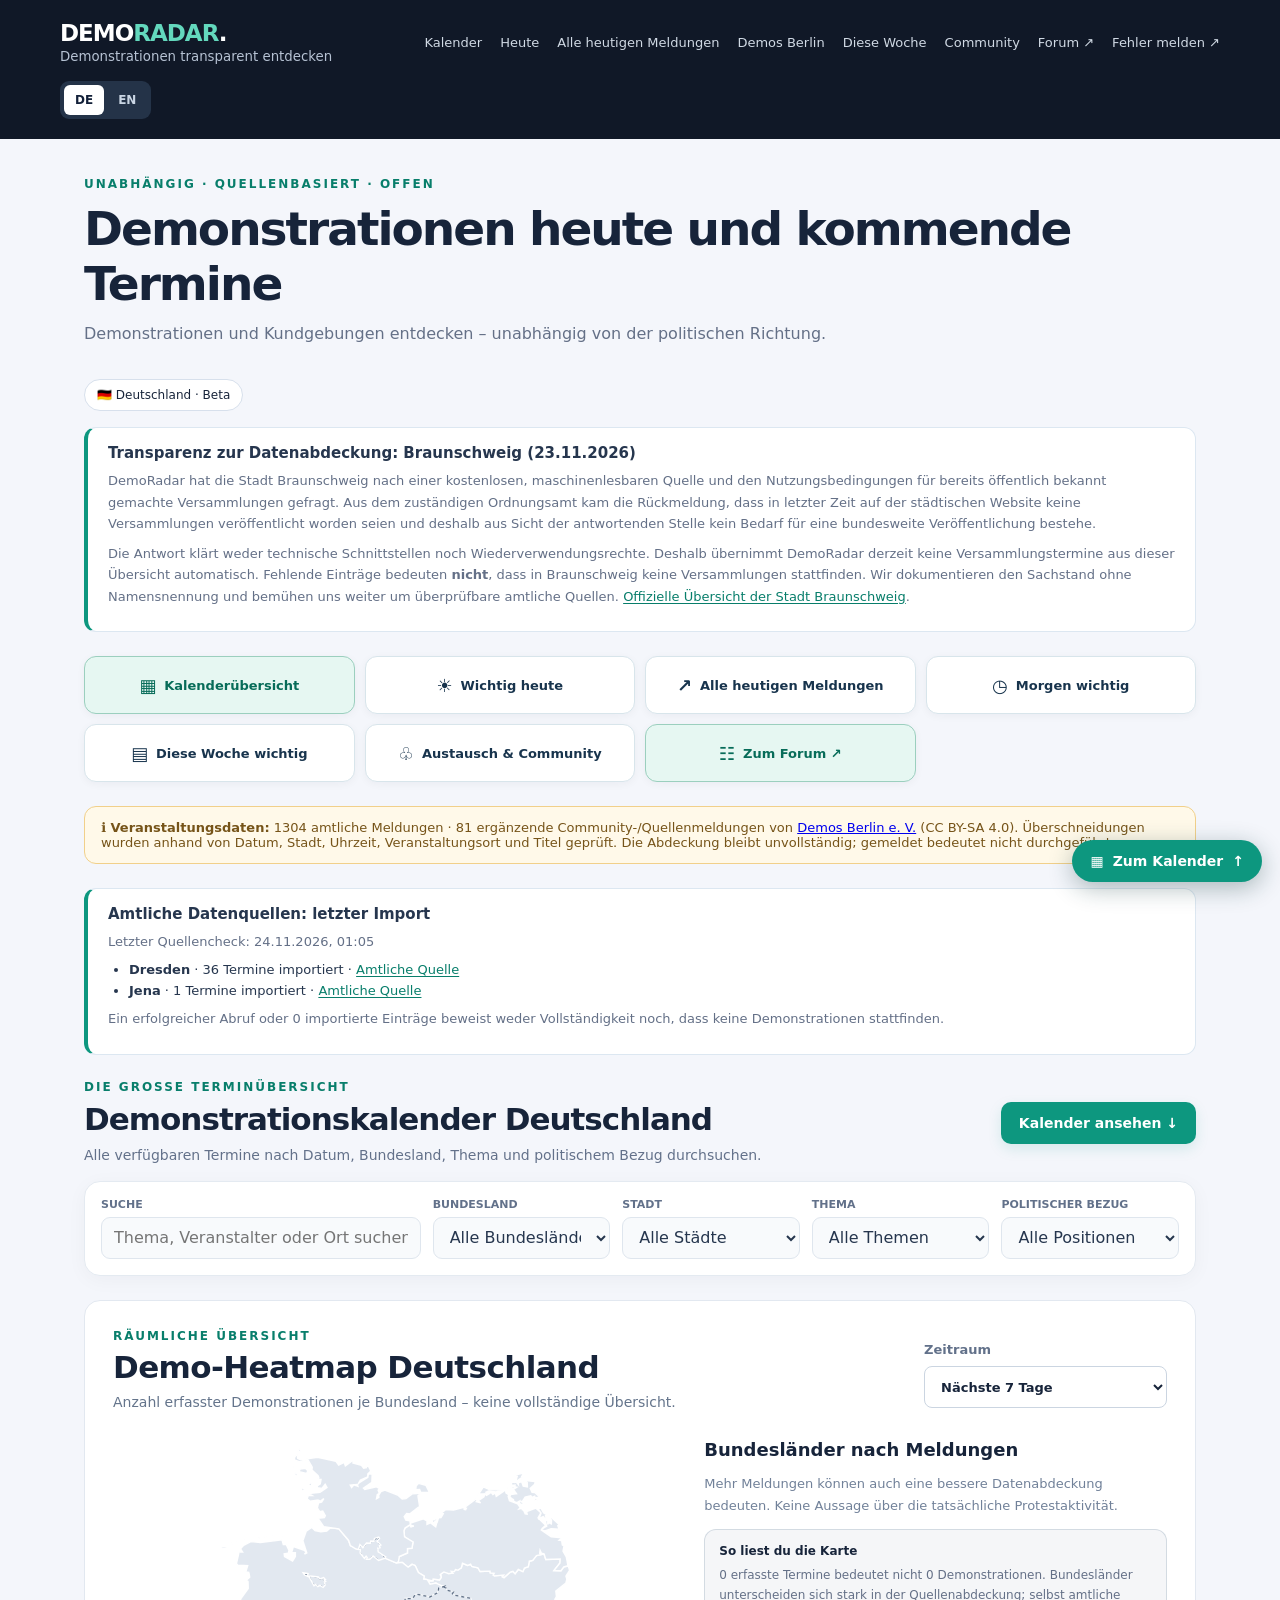
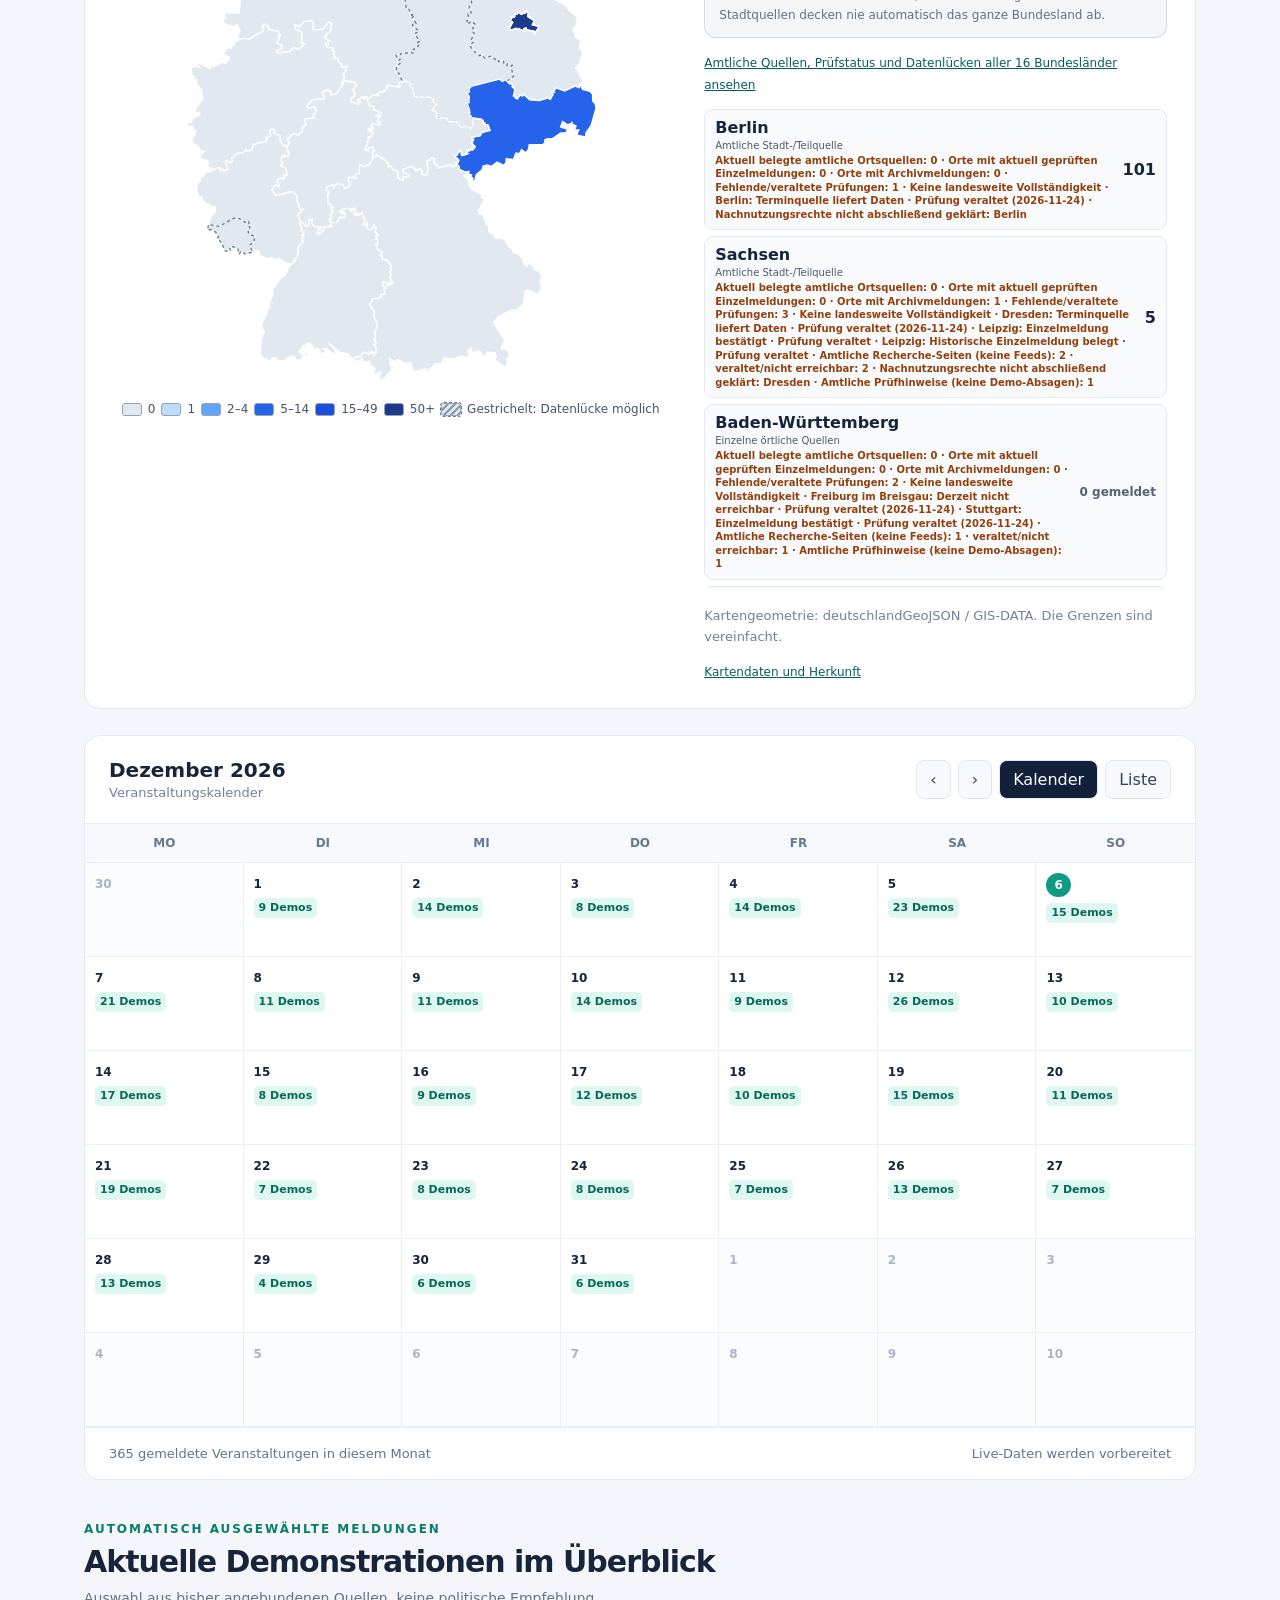
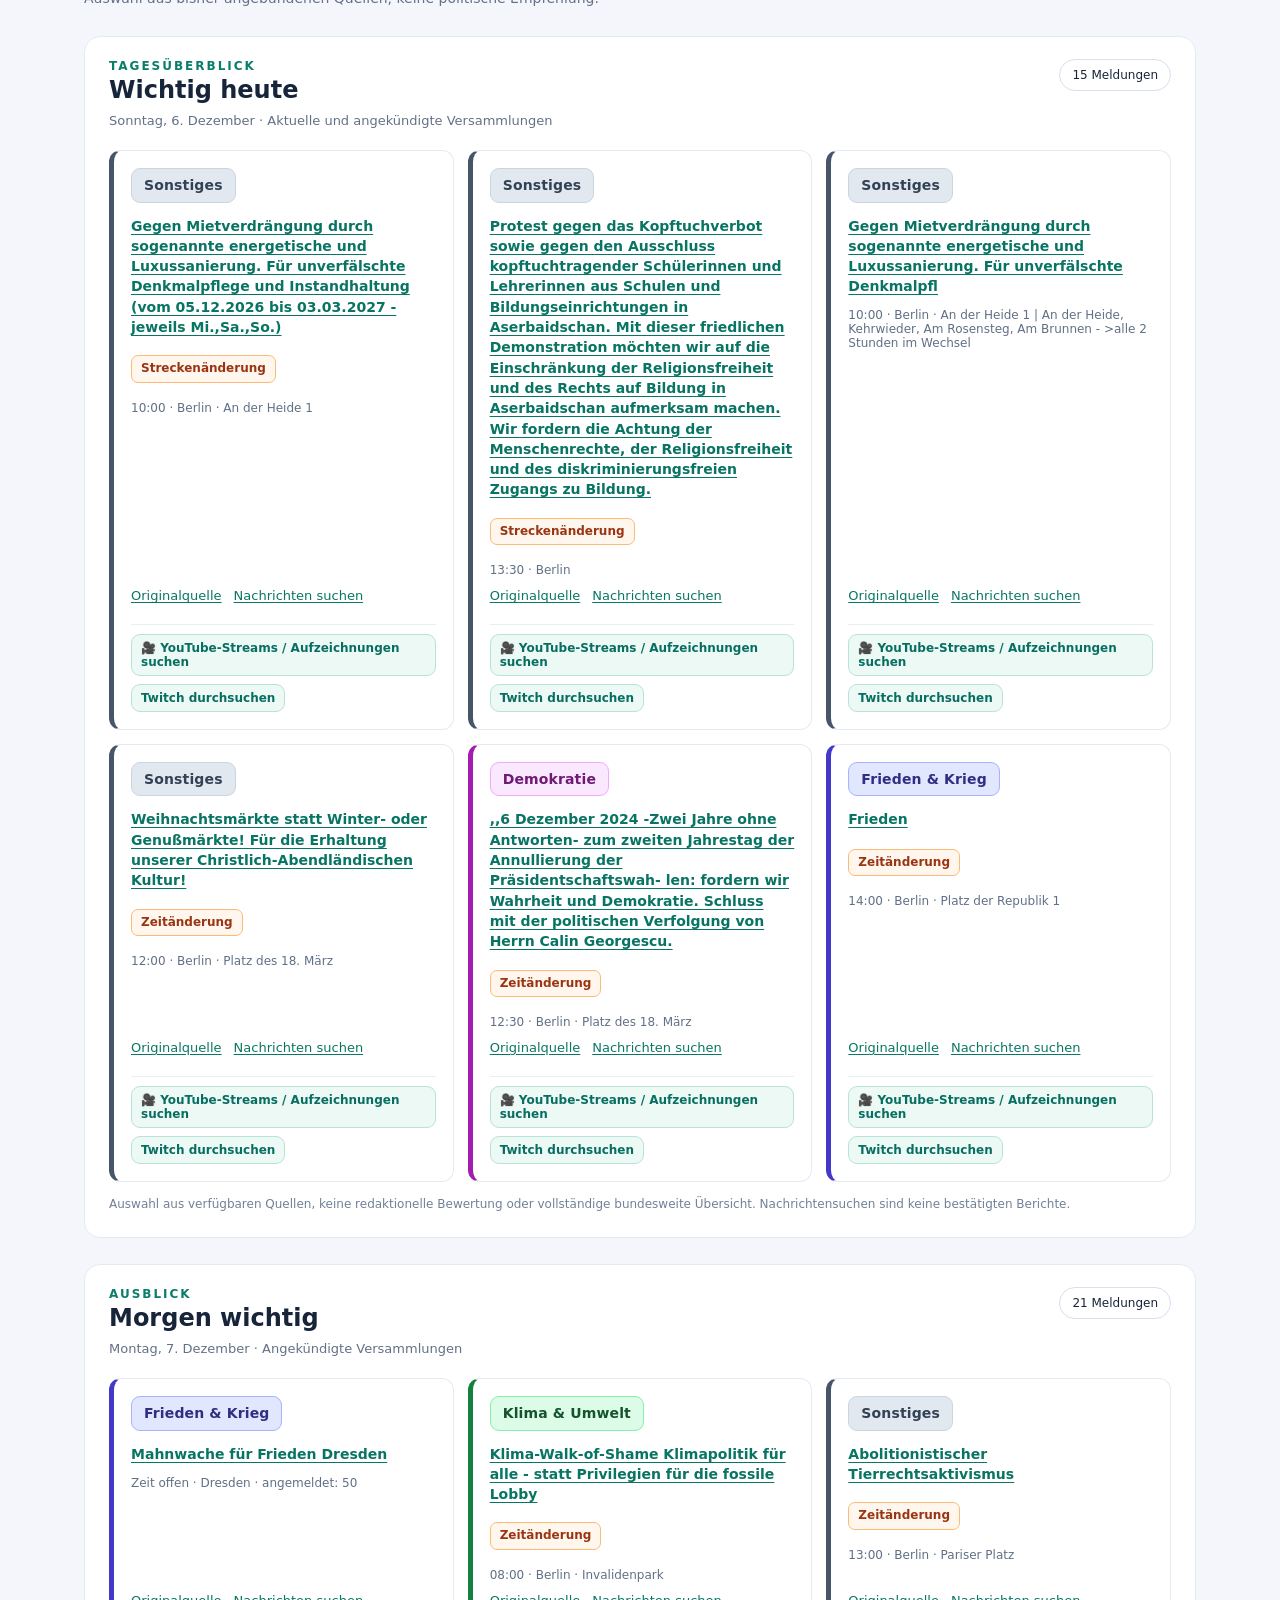
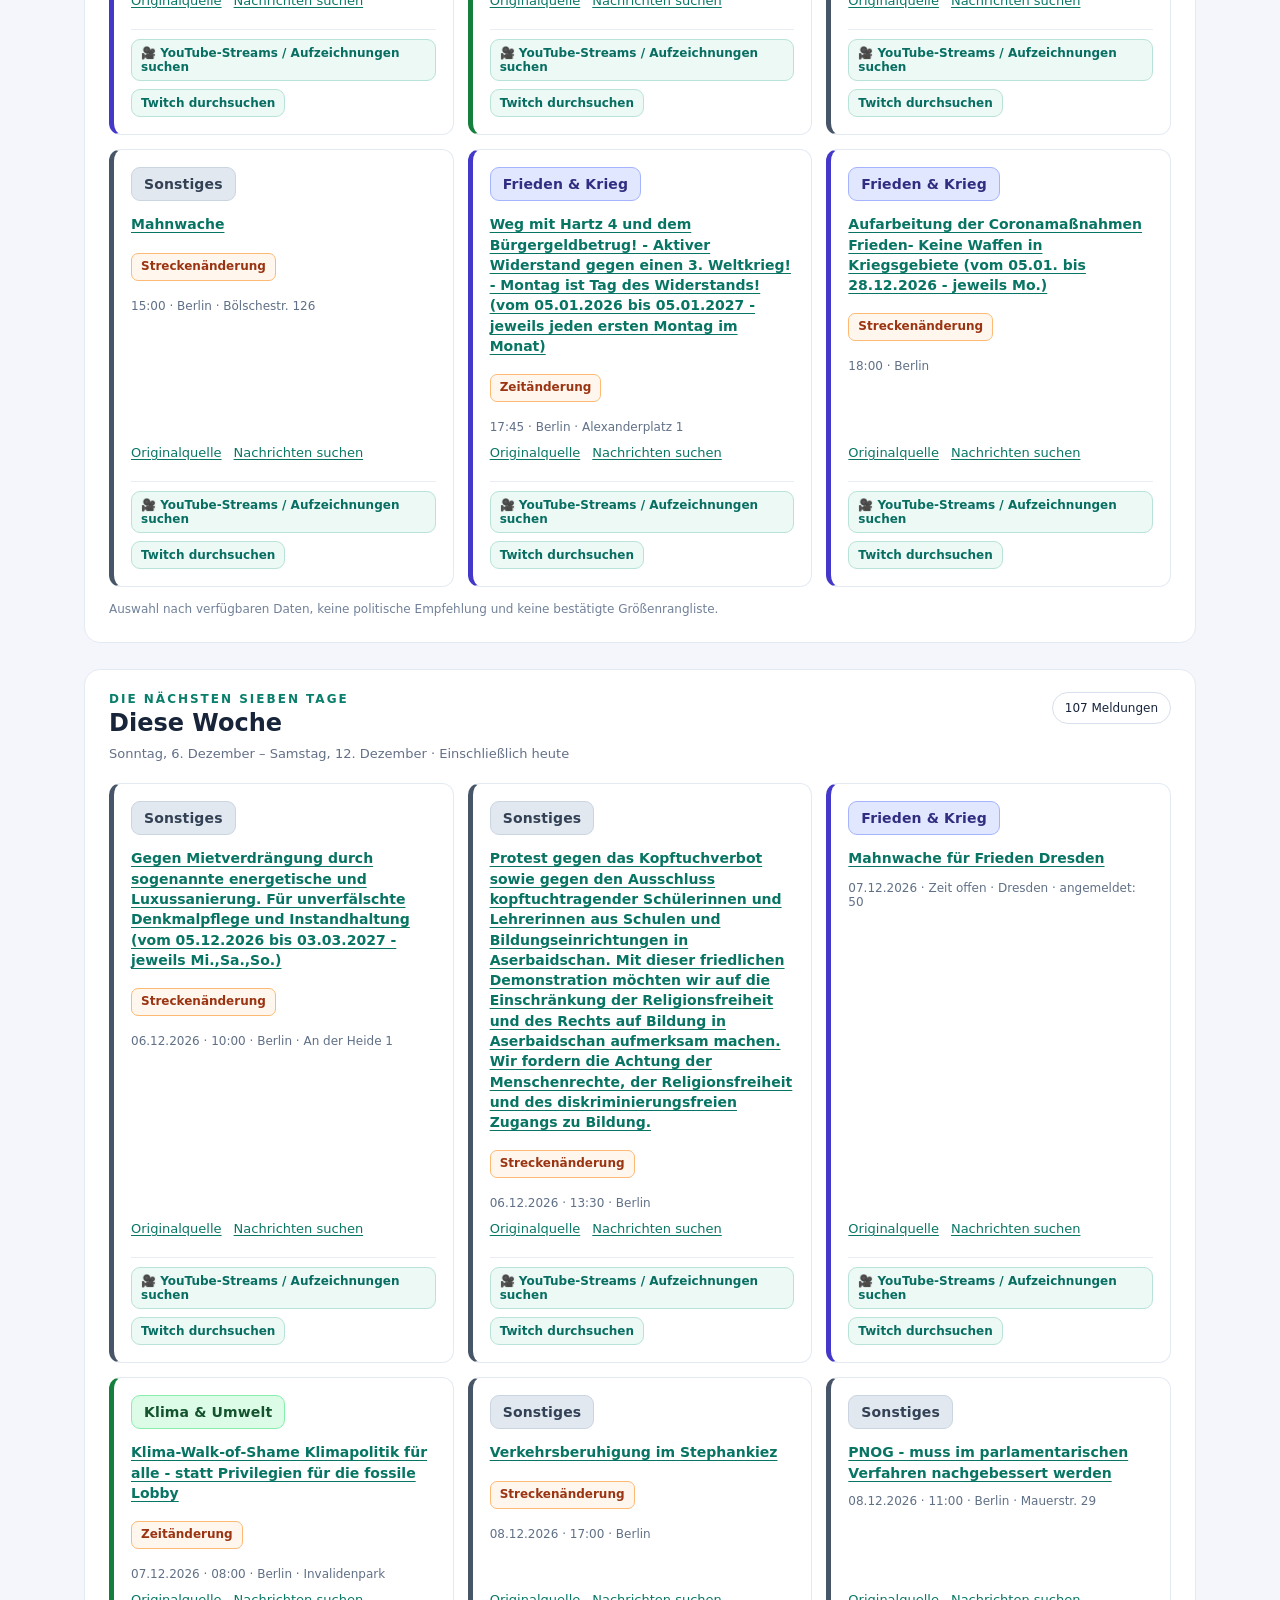
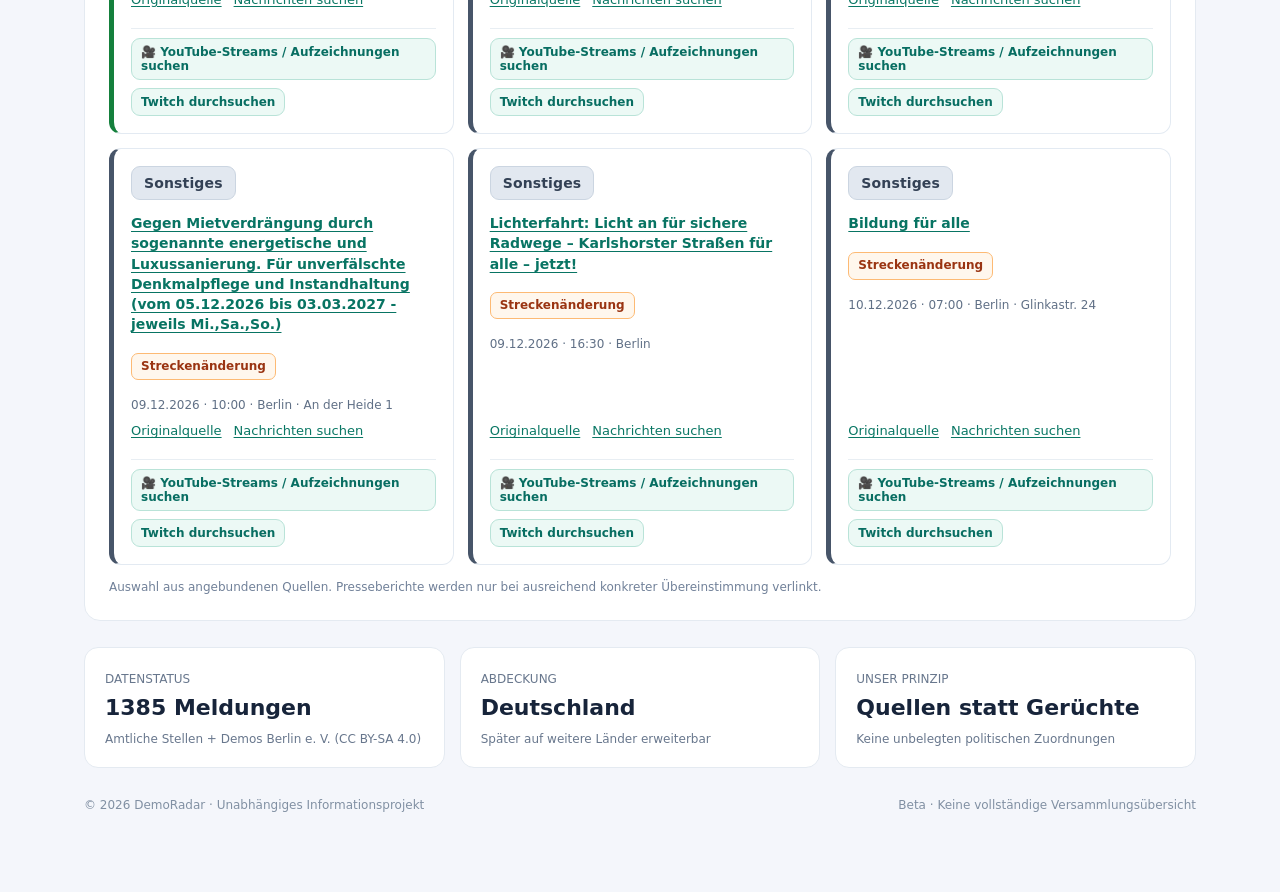
==== commit 3d754849: "Fix public event links to point to readable original sources" ====
--- a/index.html
+++ b/index.html
@@ -116,4 +116,4 @@
  <div class="heatmap-content"><div class="heatmap-map"><svg id="heatmapSvg" viewBox="0 0 480 615" role="group" aria-label="Deutschlandkarte nach Anzahl erfasster Demonstrationen" data-i18n-aria="map.aria"><title>DemoRadar Deutschlandkarte</title></svg><div id="heatmapLegend" class="heatmap-legend" aria-hidden="true"></div></div><div class="heatmap-aside"><h3 data-i18n="map.ranking">Bundesländer nach Meldungen</h3><p class="small" data-i18n="map.disclaimer">Mehr Meldungen können auch eine bessere Datenabdeckung bedeuten. Keine Aussage über die tatsächliche Protestaktivität.</p><div class="heatmap-coverage-note"><strong data-i18n="map.coverageTitle">So liest du die Karte</strong><p data-i18n="map.coverageNote">0 gemeldet bedeutet nicht 0 Demonstrationen. Die Quellenabdeckung unterscheidet sich je Bundesland.</p></div><p class="small"><a class="source-registry-link" href="/sources/">Amtliche Quellen, Prüfstatus und Datenlücken aller 16 Bundesländer ansehen</a></p><div id="heatmapRanking" class="heatmap-ranking" role="status" aria-live="polite"></div><p class="small" data-i18n="map.credit">Kartengeometrie: deutschlandGeoJSON / GIS-DATA (Quelle verlinkt).</p><a href="https://github.com/isellsoap/deutschlandGeoJSON" target="_blank" rel="noopener noreferrer" data-i18n="map.creditLink">Kartendaten und Herkunft</a></div></div>
  </section><section class="mainpanel" id="demo-kalender" aria-label="Demonstration calendar"><div class="panelhead"><div><h2 id="monthLabel"></h2><span class="small" data-i18n="calendar.subtitle">Veranstaltungskalender</span></div><div class="controls"><button id="prev" data-i18n-aria="view.previous" aria-label="Vorheriger Monat">‹</button><button id="next" data-i18n-aria="view.next" aria-label="Nächster Monat">›</button><button id="calendarBtn" class="active" data-i18n="view.calendar">Kalender</button><button id="listBtn" data-i18n="view.list">Liste</button></div></div><div id="calendarWrap"><div class="week"><div data-i18n="view.monday">MO</div><div data-i18n="view.tuesday">DI</div><div data-i18n="view.wednesday">MI</div><div data-i18n="view.thursday">DO</div><div data-i18n="view.friday">FR</div><div data-i18n="view.saturday">SA</div><div data-i18n="view.sunday">SO</div></div><div id="calendar" class="calendar"></div><div class="summary"><span id="resultText">Keine verifizierten Termine eingetragen</span><span>Live-Daten werden vorbereitet</span></div></div><div id="list"><div class="empty"><div class="symbol">🗓️</div><h3>Noch keine verifizierten Termine</h3><p>Die Filter sind vorbereitet. Nach Anbindung geprüfter Quellen erscheinen hier automatisch Veranstaltungen mit Quellen- und Aktualisierungsangaben.</p></div></div></section><div class="highlight-heading"><div class="eyebrow" data-i18n="intro.eyebrow">Empfehlungen aus den Meldungen</div><h2 data-i18n="intro.title">Aktuelle Demonstrationen im Überblick</h2><p data-i18n="intro.description">Automatisch ausgewählte Termine aus bisher angebundenen Quellen.</p></div><section id="todaySection" class="featured" aria-labelledby="todayHeading"><div class="featured-header"><div><div class="eyebrow" data-i18n="today.eyebrow">Tagesüberblick</div><h2 id="todayHeading" data-i18n="today.title">Wichtig heute</h2><p class="featured-sub" id="todayDate">Öffentliche Demonstrationen und Kundgebungen</p></div><span class="pill" id="todayCount">Lade Termine …</span></div><div id="todayItems" class="featured-empty" role="status">Die verifizierten Meldungen werden geladen …</div><p class="featured-explainer" data-i18n="today.explain">Auswahl aus verfügbaren behördlichen Meldungen, keine redaktionelle Bewertung oder vollständige bundesweite Übersicht. Verlinkte Nachrichtensuchen sind keine bestätigten Berichte über die Veranstaltung.</p></section><section class="featured" id="tomorrowSection" aria-labelledby="tomorrowHeading"><div class="featured-header"><div><div class="eyebrow" data-i18n="tomorrow.eyebrow">Ausblick</div><h2 id="tomorrowHeading" data-i18n="tomorrow.title">Morgen wichtig</h2><p class="featured-sub" id="tomorrowDate">Angekündigte Kundgebungen und Demonstrationen</p></div><span class="pill" id="tomorrowCount">Lade Termine …</span></div><div id="tomorrowItems" class="featured-empty" role="status">Meldungen werden geladen …</div><p class="featured-explainer" data-i18n="tomorrow.explain">Auswahl nach verfügbaren Daten, keine politische Empfehlung und keine bestätigte Größenrangliste.</p></section><section class="featured" id="weekSection" aria-labelledby="weekHeading"><div class="featured-header"><div><div class="eyebrow" data-i18n="week.eyebrow">Die nächsten sieben Tage</div><h2 id="weekHeading" data-i18n="week.title">Diese Woche</h2><p class="featured-sub" id="weekDate">Kommende Veranstaltungen inklusive heute</p></div><span class="pill" id="weekCount">Lade Termine …</span></div><div id="weekItems" class="featured-empty" role="status">Meldungen werden geladen …</div><p class="featured-explainer" data-i18n="week.explain">Auswahl aus angebundenen amtlichen Quellen. Links zu Presseberichten werden bei ausreichend konkreter Übereinstimmung ergänzt.</p></section><div class="cards"><div class="stat"><span data-i18n="stat.status">DATENSTATUS</span><strong data-i18n="stat.statusValue">Im Aufbau</strong><span data-i18n="stat.statusDesc">Amtliche und öffentliche Datenquellen folgen</span></div><div class="stat"><span data-i18n="stat.coverage">ABDECKUNG</span><strong data-i18n="stat.coverageValue">Deutschland</strong><span data-i18n="stat.coverageDesc">Später auf weitere Länder erweiterbar</span></div><div class="stat"><span data-i18n="stat.principle">UNSER PRINZIP</span><strong data-i18n="stat.principleValue">Quellen statt Gerüchte</strong><span data-i18n="stat.principleDesc">Keine unbelegten politischen Zuordnungen</span></div></div><div class="footer"><span>© <span id="year"></span> DemoRadar · <span data-i18n="footer.project">Unabhängiges Informationsprojekt</span></span><span data-i18n="footer.beta">Beta · Keine vollständige Versammlungsübersicht</span></div></main><script>
 const now=new Date();let selected=new Date(now.getFullYear(),now.getMonth(),1);const label=document.getElementById('monthLabel'),calendar=document.getElementById('calendar');function render(){label.textContent=new Intl.DateTimeFormat('de-DE',{month:'long',year:'numeric'}).format(selected);let y=selected.getFullYear(),m=selected.getMonth(),offset=(new Date(y,m,1).getDay()+6)%7,days=new Date(y,m+1,0).getDate(),html='';for(let i=0;i<42;i++){let d=i-offset+1,dt=new Date(y,m,d),muted=d<1||d>days,today=dt.toDateString()===now.toDateString();html+='<div class="day '+(muted?'muted ':'')+(today?'today':'')+'"><span class="daynum">'+dt.getDate()+'</span></div>'}calendar.innerHTML=html;document.getElementById('resultText').textContent='Keine verifizierten Termine für diesen Monat eingetragen'}document.getElementById('prev').onclick=()=>{selected.setMonth(selected.getMonth()-1);render()};document.getElementById('next').onclick=()=>{selected.setMonth(selected.getMonth()+1);render()};function toggle(list){document.getElementById('calendarWrap').classList.toggle('hidden',list);document.getElementById('list').classList.toggle('visible',list);document.getElementById('calendarBtn').classList.toggle('active',!list);document.getElementById('listBtn').classList.toggle('active',list)}document.getElementById('calendarBtn').onclick=()=>toggle(false);document.getElementById('listBtn').onclick=()=>toggle(true);document.getElementById('year').textContent=now.getFullYear();render();
-</script><section id="eventDetail" class="event-detail-overlay" hidden role="dialog" aria-modal="true" aria-labelledby="eventDetailTitle"><div class="event-detail-panel" tabindex="-1"><div class="event-detail-head"><span class="eyebrow" data-i18n="detail.title">Veranstaltungsdetails</span><button type="button" id="eventDetailClose" class="event-detail-close" data-i18n-aria="detail.close" aria-label="Details schließen">×</button></div><div id="eventDetailContent" aria-live="polite"></div></div></section><script defer src="/i18n.js"></script><script defer src="/live.js"></script><script defer src="/heatmap.js"></script><a class="floating-calendar-link" href="#demo-kalender" data-i18n-aria="floating.aria" aria-label="Zur Kalenderübersicht springen"><span aria-hidden="true">▦</span><span class="floating-calendar-label" data-i18n="floating.calendar">Zum Kalender</span><span aria-hidden="true">↑</span></a></body></html>+</script><section id="eventDetail" class="event-detail-overlay" hidden role="dialog" aria-modal="true" aria-labelledby="eventDetailTitle"><div class="event-detail-panel" tabindex="-1"><div class="event-detail-head"><span class="eyebrow" data-i18n="detail.title">Veranstaltungsdetails</span><button type="button" id="eventDetailClose" class="event-detail-close" data-i18n-aria="detail.close" aria-label="Details schließen">×</button></div><div id="eventDetailContent" aria-live="polite"></div></div></section><script defer src="/i18n.js"></script><script defer src="/public-source.js"></script><script defer src="/live.js"></script><script defer src="/heatmap.js"></script><a class="floating-calendar-link" href="#demo-kalender" data-i18n-aria="floating.aria" aria-label="Zur Kalenderübersicht springen"><span aria-hidden="true">▦</span><span class="floating-calendar-label" data-i18n="floating.calendar">Zum Kalender</span><span aria-hidden="true">↑</span></a></body></html>
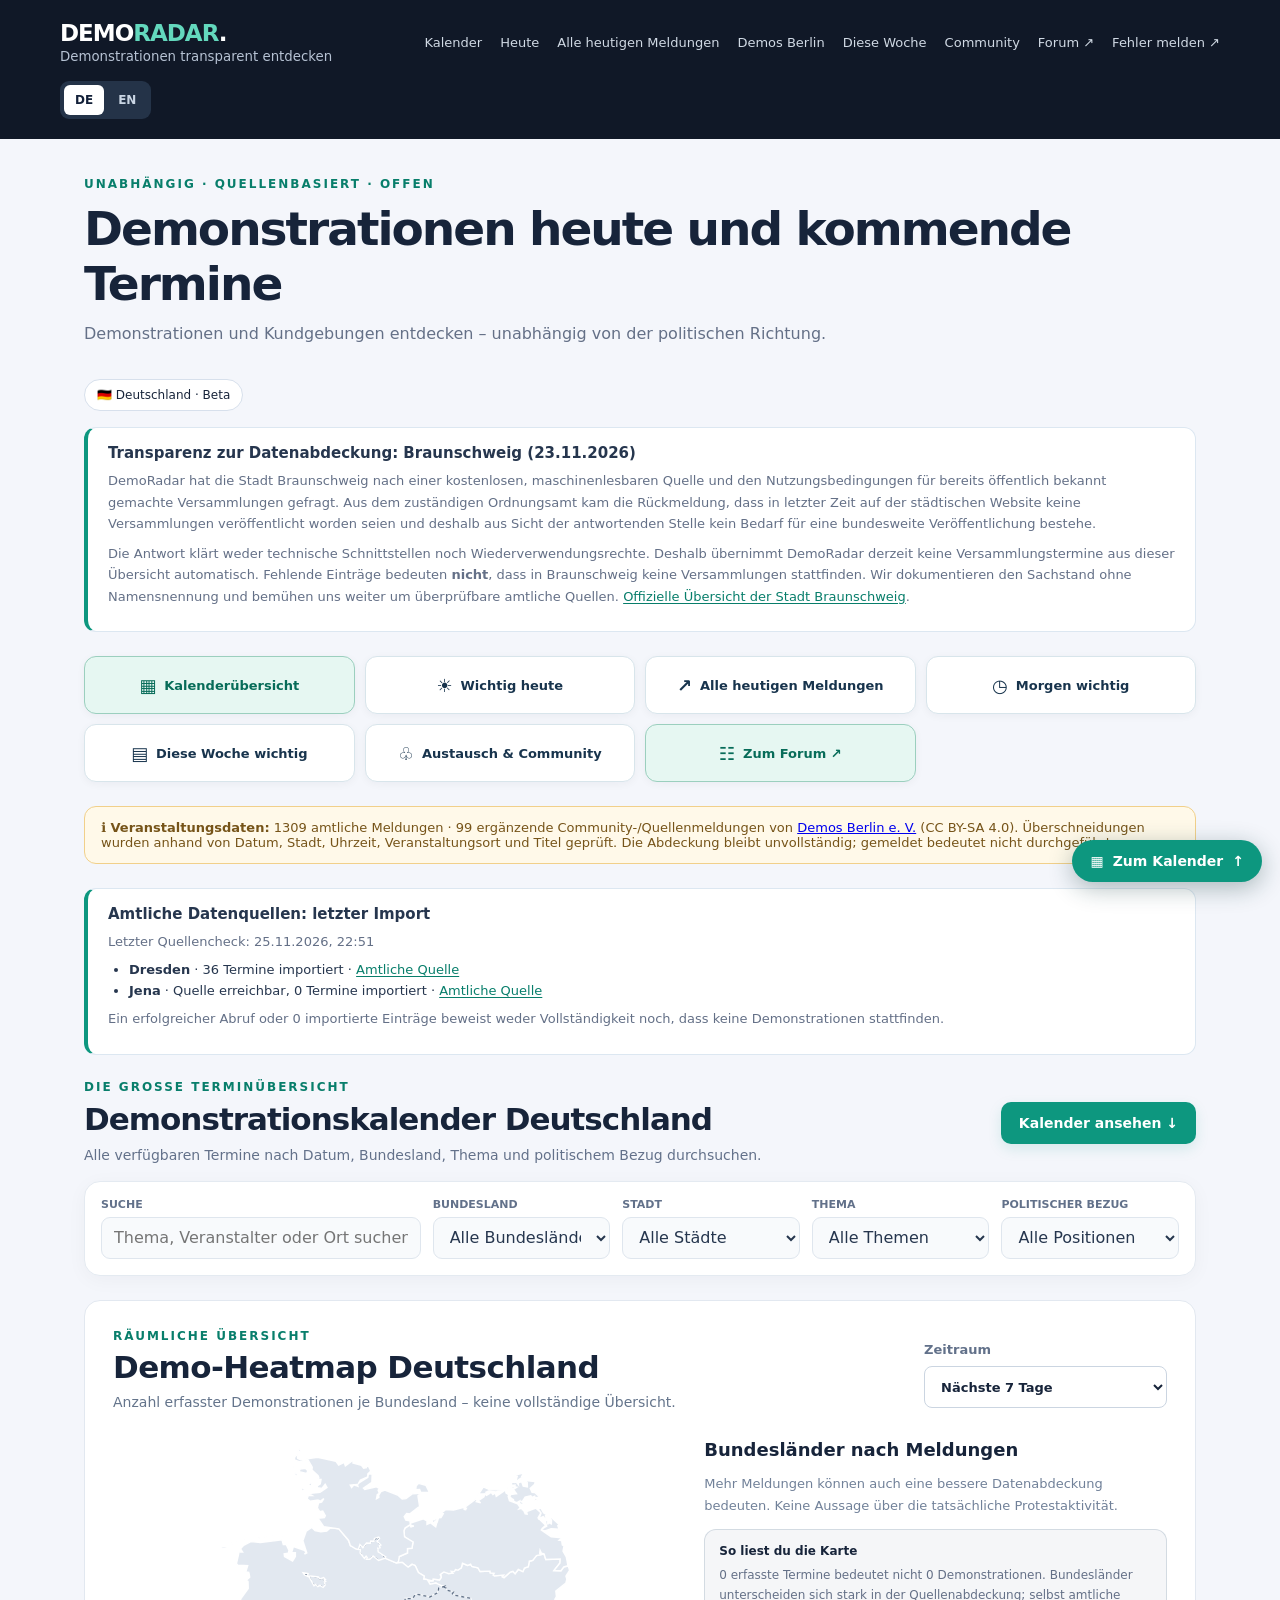
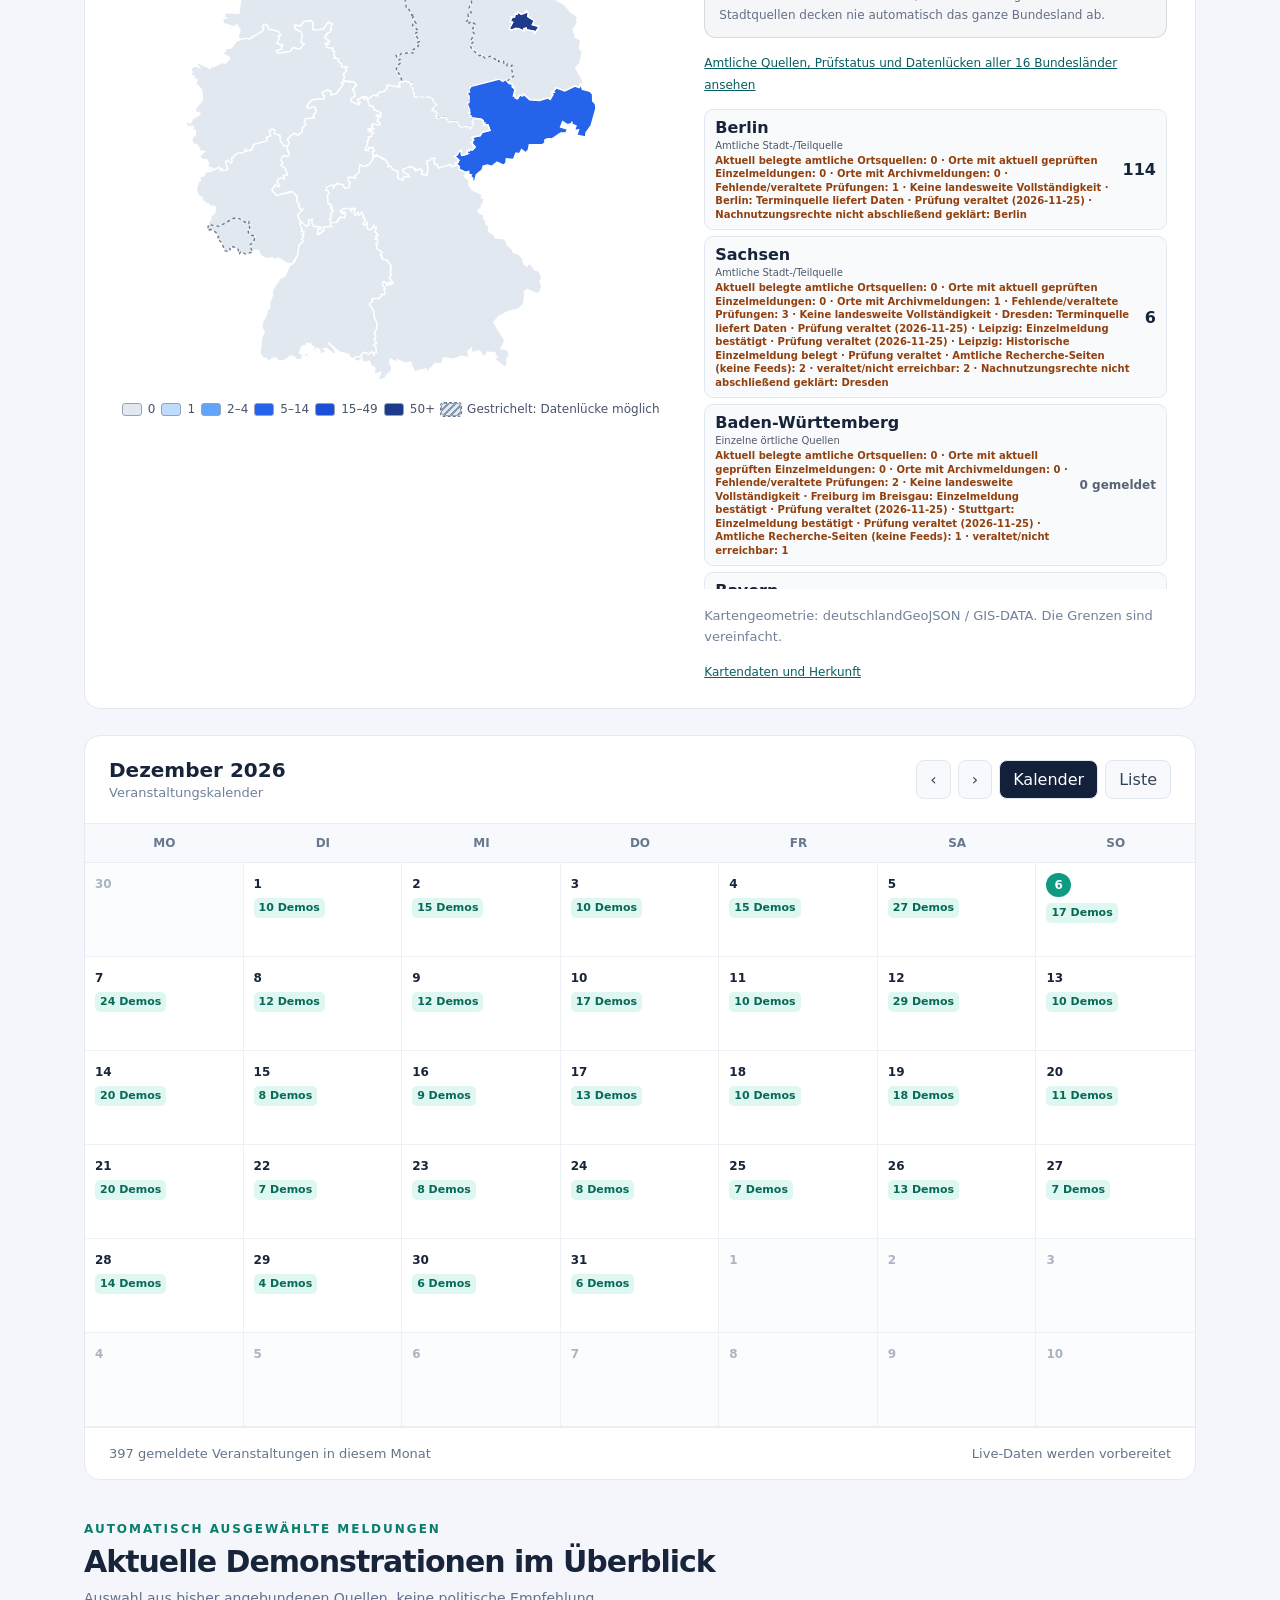
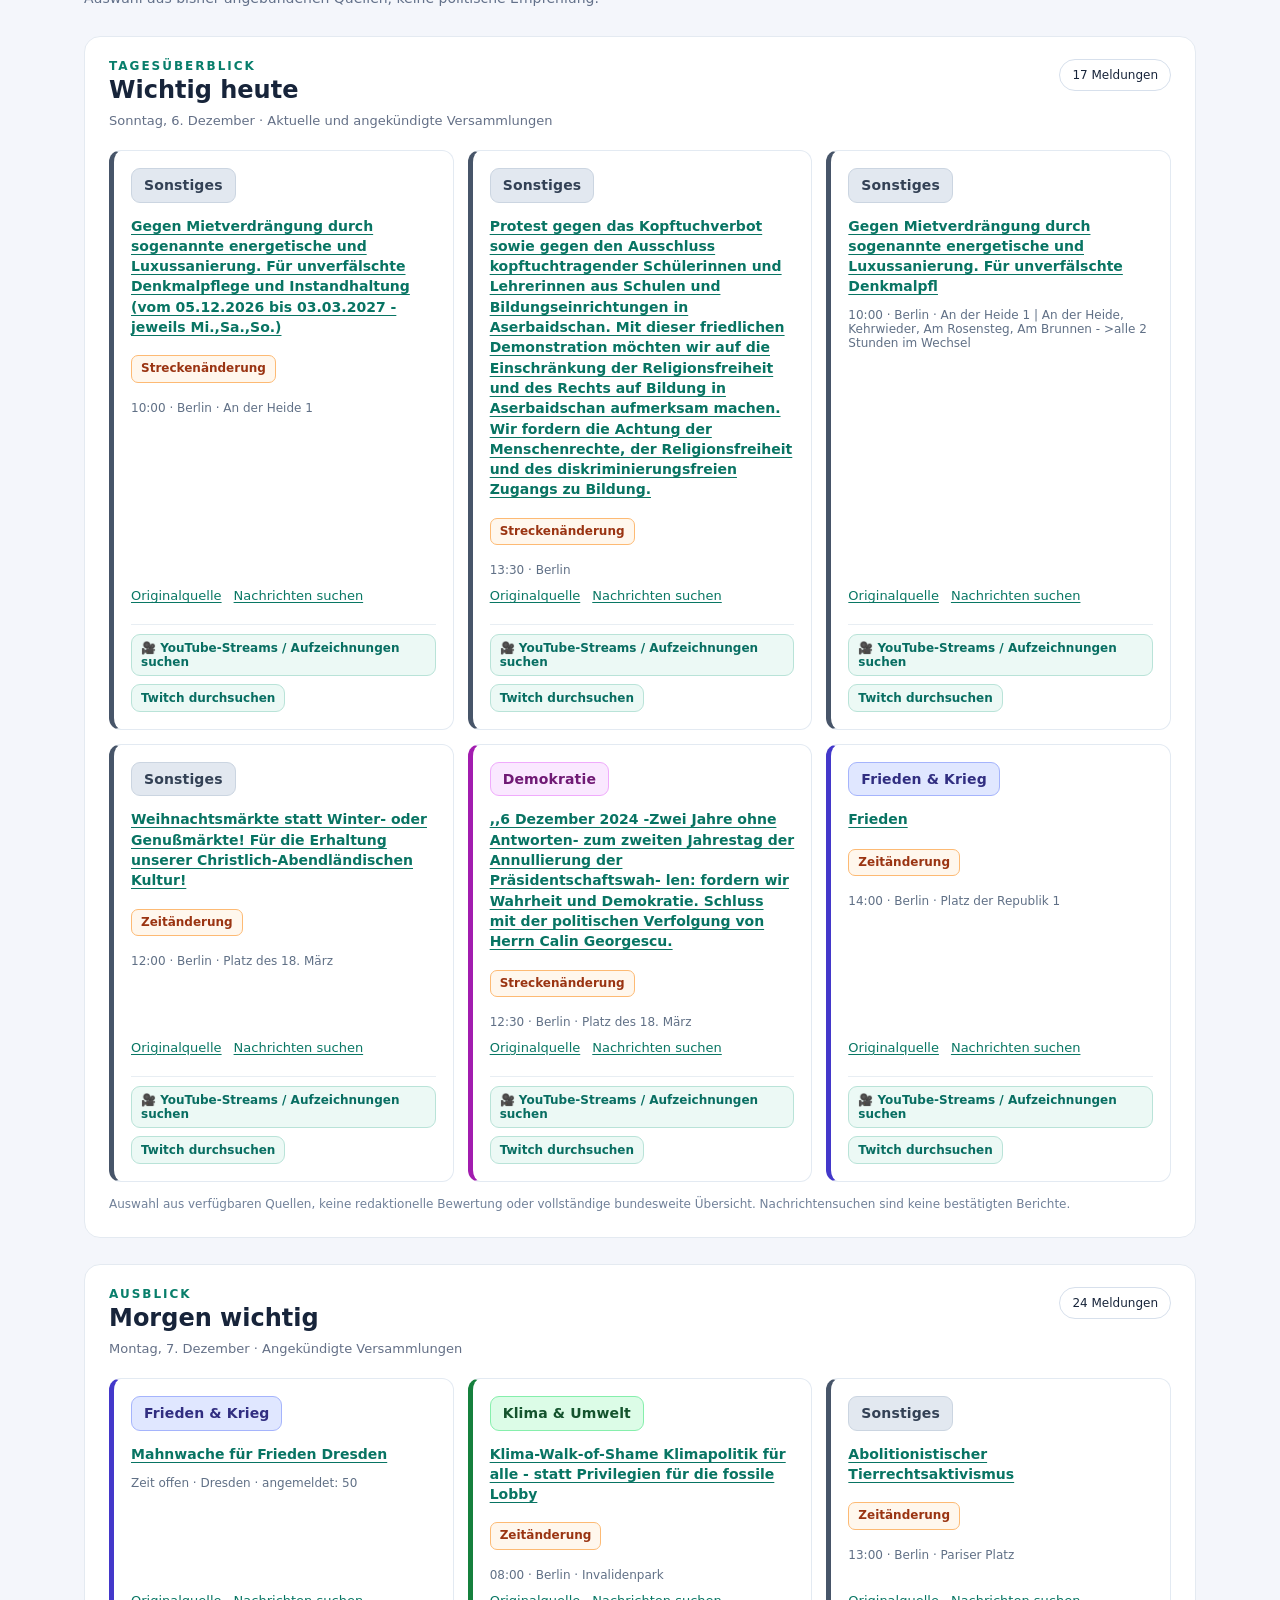
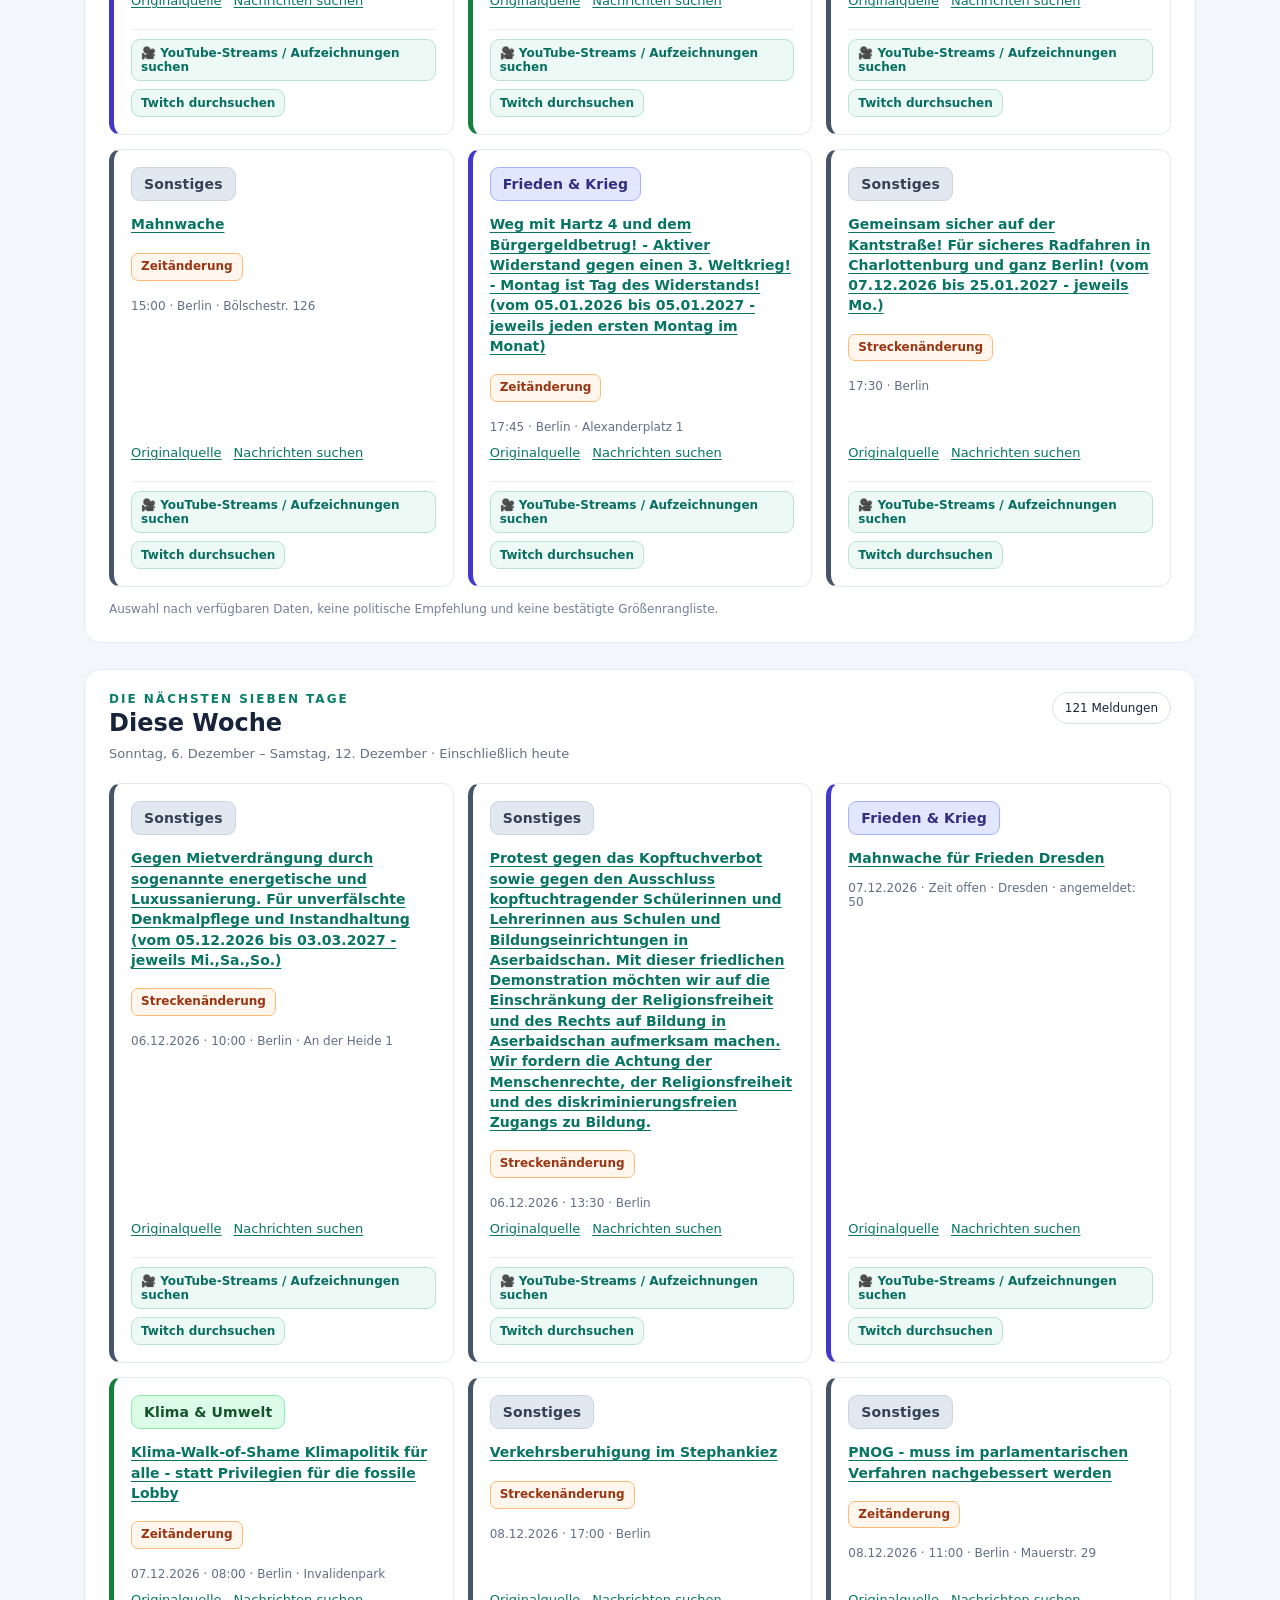
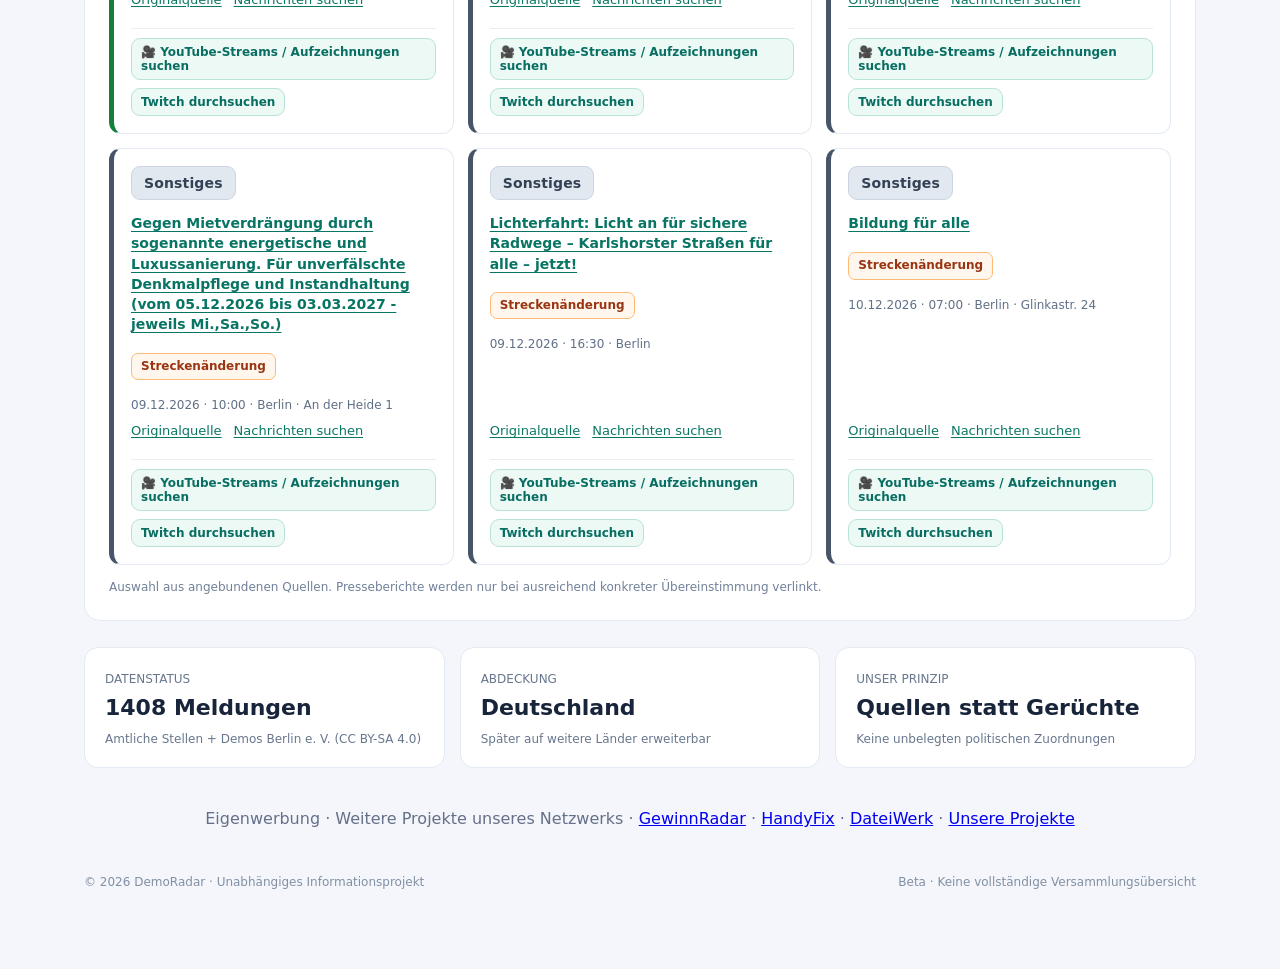
==== commit 15ad2eac: "Add bilingual project directory to existing language generator" ====
--- a/index.html
+++ b/index.html
@@ -114,6 +114,6 @@
 </style></head><body><header><div><div class="brand">DEMO<span>RADAR</span><span style="color:#fff">.</span></div><small data-i18n="header.subtitle">Demonstrationen transparent entdecken</small></div><nav class="header-navigation"><a href="#demo-kalender" data-i18n="nav.calendar">Kalender</a><a href="#todaySection" data-i18n="nav.today">Heute</a><a href="/heute/" aria-label="Heute gemeldete Demonstrationen als eigene Seite">Alle heutigen Meldungen</a><a href="/berlin/">Demos Berlin</a><a href="#weekSection" data-i18n="nav.week">Diese Woche</a><a href="/community/" data-i18n="nav.community">Community</a><a href="https://demoradar.forumieren.de/" target="_blank" rel="noopener noreferrer">Forum ↗</a><a href="/melden/" target="_blank" rel="noopener noreferrer">Fehler melden ↗</a></nav><div class="language-switch" role="group" aria-label="Language / Sprache"><button type="button" data-language="de" aria-pressed="true">DE</button><button type="button" data-language="en" aria-pressed="false">EN</button></div></header><main><div class="intro"><div><div class="eyebrow" data-i18n="hero.eyebrow">Unabhängig · Quellenbasiert · Offen</div><h1 data-i18n="hero.title">Demonstrationen heute und kommende Termine</h1><p data-i18n="hero.description">Demonstrationen und Kundgebungen entdecken – unabhängig von der politischen Richtung.</p></div><span class="pill" data-i18n="hero.beta">🇩🇪 Deutschland · Beta</span></div><section class="source-status-note" aria-labelledby="bs-source-status"><strong id="bs-source-status">Transparenz zur Datenabdeckung: Braunschweig (23.11.2026)</strong><p>DemoRadar hat die Stadt Braunschweig nach einer kostenlosen, maschinenlesbaren Quelle und den Nutzungsbedingungen für bereits öffentlich bekannt gemachte Versammlungen gefragt. Aus dem zuständigen Ordnungsamt kam die Rückmeldung, dass in letzter Zeit auf der städtischen Website keine Versammlungen veröffentlicht worden seien und deshalb aus Sicht der antwortenden Stelle kein Bedarf für eine bundesweite Veröffentlichung bestehe.</p><p>Die Antwort klärt weder technische Schnittstellen noch Wiederverwendungsrechte. Deshalb übernimmt DemoRadar derzeit keine Versammlungstermine aus dieser Übersicht automatisch. Fehlende Einträge bedeuten <strong>nicht</strong>, dass in Braunschweig keine Versammlungen stattfinden. Wir dokumentieren den Sachstand ohne Namensnennung und bemühen uns weiter um überprüfbare amtliche Quellen. <a href="https://www.braunschweig.de/politik_verwaltung/bekanntmachungen/versammlungen/index.php" target="_blank" rel="noopener noreferrer">Offizielle Übersicht der Stadt Braunschweig</a>.</p></section><nav class="quick-links" aria-label="Schnellzugriffe zu den Bereichen"><a class="quick-link quick-link-primary" href="#demo-kalender"><span aria-hidden="true">▦</span> <span data-i18n="jump.calendar">Kalenderübersicht</span></a><a class="quick-link" href="#todaySection"><span aria-hidden="true">☀</span> <span data-i18n="jump.today">Wichtig heute</span></a><a class="quick-link" href="/heute/"><span aria-hidden="true">↗</span> <span>Alle heutigen Meldungen</span></a><a class="quick-link" href="#tomorrowSection"><span aria-hidden="true">◷</span> <span data-i18n="jump.tomorrow">Morgen wichtig</span></a><a class="quick-link" href="#weekSection"><span aria-hidden="true">▤</span> <span data-i18n="jump.week">Diese Woche wichtig</span></a><a class="quick-link" href="/community/"><span aria-hidden="true">♧</span> <span data-i18n="jump.community">Austausch &amp; Community</span></a><a class="quick-link quick-link-primary" href="https://demoradar.forumieren.de/" target="_blank" rel="noopener noreferrer"><span aria-hidden="true">☷</span> <span>Zum Forum ↗</span></a></nav><div class="notice" role="status" aria-live="polite" data-i18n="source.loadingNotice">Die aktuellen Veranstaltungsdaten werden geladen. Die Abdeckung ist noch unvollständig.</div><div class="calendar-intro"><div><div class="eyebrow" data-i18n="calendar.eyebrow">Die große Terminübersicht</div><h2 data-i18n="calendar.title">Demonstrationskalender Deutschland</h2><p data-i18n="calendar.description">Alle verfügbaren Termine nach Datum, Bundesland, Thema und politischem Bezug durchsuchen.</p></div><a class="calendar-nav" href="#demo-kalender" data-i18n="calendar.jump">Kalender ansehen ↓</a></div><div class="toolbar"><div><label for="search" data-i18n="filter.search">SUCHE</label><input id="search" data-i18n-placeholder="filter.searchPlaceholder" placeholder="Thema, Veranstalter oder Ort suchen …"></div><div><label for="region" data-i18n="filter.region">BUNDESLAND</label><select id="region"><option value="Alle Bundesländer" data-i18n="filter.allRegions">Alle Bundesländer</option><option value="Berlin" data-i18n="state.Berlin">Berlin</option><option value="Brandenburg" data-i18n="state.Brandenburg">Brandenburg</option><option value="Baden-Württemberg" data-i18n="state.Baden-Württemberg">Baden-Württemberg</option><option value="Bayern" data-i18n="state.Bayern">Bayern</option><option value="Bremen" data-i18n="state.Bremen">Bremen</option><option value="Hamburg" data-i18n="state.Hamburg">Hamburg</option><option value="Hessen" data-i18n="state.Hessen">Hessen</option><option value="Mecklenburg-Vorpommern" data-i18n="state.Mecklenburg-Vorpommern">Mecklenburg-Vorpommern</option><option value="Niedersachsen" data-i18n="state.Niedersachsen">Niedersachsen</option><option value="Nordrhein-Westfalen" data-i18n="state.Nordrhein-Westfalen">Nordrhein-Westfalen</option><option value="Rheinland-Pfalz" data-i18n="state.Rheinland-Pfalz">Rheinland-Pfalz</option><option value="Saarland" data-i18n="state.Saarland">Saarland</option><option value="Sachsen" data-i18n="state.Sachsen">Sachsen</option><option value="Sachsen-Anhalt" data-i18n="state.Sachsen-Anhalt">Sachsen-Anhalt</option><option value="Schleswig-Holstein" data-i18n="state.Schleswig-Holstein">Schleswig-Holstein</option><option value="Thüringen" data-i18n="state.Thüringen">Thüringen</option></select></div><div><label for="city" data-i18n="filter.city">STADT</label><select id="city" aria-label="Stadt auswählen"><option value="" data-i18n="filter.allCities">Alle Städte</option></select></div><div><label for="topic" data-i18n="filter.topic">THEMA</label><select id="topic"><option value="Alle Themen" data-i18n="filter.allTopics">Alle Themen</option><option value="Migration" data-i18n="filter.migration">Migration</option><option value="Klima & Umwelt" data-i18n="filter.climate">Klima & Umwelt</option><option value="Frieden & Krieg" data-i18n="filter.peace">Frieden & Krieg</option><option value="Arbeit & Soziales" data-i18n="filter.social">Arbeit & Soziales</option><option value="Demokratie" data-i18n="filter.democracy">Demokratie</option><option value="Sonstiges" data-i18n="filter.other">Sonstiges</option></select></div><div><label for="position" data-i18n="filter.position">POLITISCHER BEZUG</label><select id="position"><option value="Alle Positionen" data-i18n="filter.allPositions">Alle Positionen</option><option value="AfD organisiert" data-i18n="filter.afd">AfD organisiert</option><option value="Gegen AfD" data-i18n="filter.antiAfd">Gegen AfD</option><option value="Antifaschistisch" data-i18n="filter.antifa">Antifaschistisch</option><option value="CDU organisiert" data-i18n="filter.cdu">CDU organisiert</option><option value="Gegen CDU" data-i18n="filter.antiCdu">Gegen CDU</option><option value="Andere / unbekannt" data-i18n="filter.unknown">Andere / unbekannt</option></select></div></div><section class="heatmap-section" id="heatmapSection" aria-labelledby="heatmapHeading">
  <div class="heatmap-head"><div><div class="eyebrow" data-i18n="map.eyebrow">Räumliche Übersicht</div><h2 id="heatmapHeading" data-i18n="map.title">Demo-Heatmap Deutschland</h2><p data-i18n="map.description">Anzahl erfasster Demonstrationen je Bundesland – keine vollständige Übersicht.</p></div><label class="heatmap-range-label" for="heatmapRange"><span data-i18n="map.period">Zeitraum</span><select id="heatmapRange"><option value="7" data-i18n="map.next7">Nächste 7 Tage</option><option value="30" data-i18n="map.next30">Nächste 30 Tage</option></select></label></div>
  <div class="heatmap-content"><div class="heatmap-map"><svg id="heatmapSvg" viewBox="0 0 480 615" role="group" aria-label="Deutschlandkarte nach Anzahl erfasster Demonstrationen" data-i18n-aria="map.aria"><title>DemoRadar Deutschlandkarte</title></svg><div id="heatmapLegend" class="heatmap-legend" aria-hidden="true"></div></div><div class="heatmap-aside"><h3 data-i18n="map.ranking">Bundesländer nach Meldungen</h3><p class="small" data-i18n="map.disclaimer">Mehr Meldungen können auch eine bessere Datenabdeckung bedeuten. Keine Aussage über die tatsächliche Protestaktivität.</p><div class="heatmap-coverage-note"><strong data-i18n="map.coverageTitle">So liest du die Karte</strong><p data-i18n="map.coverageNote">0 gemeldet bedeutet nicht 0 Demonstrationen. Die Quellenabdeckung unterscheidet sich je Bundesland.</p></div><p class="small"><a class="source-registry-link" href="/sources/">Amtliche Quellen, Prüfstatus und Datenlücken aller 16 Bundesländer ansehen</a></p><div id="heatmapRanking" class="heatmap-ranking" role="status" aria-live="polite"></div><p class="small" data-i18n="map.credit">Kartengeometrie: deutschlandGeoJSON / GIS-DATA (Quelle verlinkt).</p><a href="https://github.com/isellsoap/deutschlandGeoJSON" target="_blank" rel="noopener noreferrer" data-i18n="map.creditLink">Kartendaten und Herkunft</a></div></div>
- </section><section class="mainpanel" id="demo-kalender" aria-label="Demonstration calendar"><div class="panelhead"><div><h2 id="monthLabel"></h2><span class="small" data-i18n="calendar.subtitle">Veranstaltungskalender</span></div><div class="controls"><button id="prev" data-i18n-aria="view.previous" aria-label="Vorheriger Monat">‹</button><button id="next" data-i18n-aria="view.next" aria-label="Nächster Monat">›</button><button id="calendarBtn" class="active" data-i18n="view.calendar">Kalender</button><button id="listBtn" data-i18n="view.list">Liste</button></div></div><div id="calendarWrap"><div class="week"><div data-i18n="view.monday">MO</div><div data-i18n="view.tuesday">DI</div><div data-i18n="view.wednesday">MI</div><div data-i18n="view.thursday">DO</div><div data-i18n="view.friday">FR</div><div data-i18n="view.saturday">SA</div><div data-i18n="view.sunday">SO</div></div><div id="calendar" class="calendar"></div><div class="summary"><span id="resultText">Keine verifizierten Termine eingetragen</span><span>Live-Daten werden vorbereitet</span></div></div><div id="list"><div class="empty"><div class="symbol">🗓️</div><h3>Noch keine verifizierten Termine</h3><p>Die Filter sind vorbereitet. Nach Anbindung geprüfter Quellen erscheinen hier automatisch Veranstaltungen mit Quellen- und Aktualisierungsangaben.</p></div></div></section><div class="highlight-heading"><div class="eyebrow" data-i18n="intro.eyebrow">Empfehlungen aus den Meldungen</div><h2 data-i18n="intro.title">Aktuelle Demonstrationen im Überblick</h2><p data-i18n="intro.description">Automatisch ausgewählte Termine aus bisher angebundenen Quellen.</p></div><section id="todaySection" class="featured" aria-labelledby="todayHeading"><div class="featured-header"><div><div class="eyebrow" data-i18n="today.eyebrow">Tagesüberblick</div><h2 id="todayHeading" data-i18n="today.title">Wichtig heute</h2><p class="featured-sub" id="todayDate">Öffentliche Demonstrationen und Kundgebungen</p></div><span class="pill" id="todayCount">Lade Termine …</span></div><div id="todayItems" class="featured-empty" role="status">Die verifizierten Meldungen werden geladen …</div><p class="featured-explainer" data-i18n="today.explain">Auswahl aus verfügbaren behördlichen Meldungen, keine redaktionelle Bewertung oder vollständige bundesweite Übersicht. Verlinkte Nachrichtensuchen sind keine bestätigten Berichte über die Veranstaltung.</p></section><section class="featured" id="tomorrowSection" aria-labelledby="tomorrowHeading"><div class="featured-header"><div><div class="eyebrow" data-i18n="tomorrow.eyebrow">Ausblick</div><h2 id="tomorrowHeading" data-i18n="tomorrow.title">Morgen wichtig</h2><p class="featured-sub" id="tomorrowDate">Angekündigte Kundgebungen und Demonstrationen</p></div><span class="pill" id="tomorrowCount">Lade Termine …</span></div><div id="tomorrowItems" class="featured-empty" role="status">Meldungen werden geladen …</div><p class="featured-explainer" data-i18n="tomorrow.explain">Auswahl nach verfügbaren Daten, keine politische Empfehlung und keine bestätigte Größenrangliste.</p></section><section class="featured" id="weekSection" aria-labelledby="weekHeading"><div class="featured-header"><div><div class="eyebrow" data-i18n="week.eyebrow">Die nächsten sieben Tage</div><h2 id="weekHeading" data-i18n="week.title">Diese Woche</h2><p class="featured-sub" id="weekDate">Kommende Veranstaltungen inklusive heute</p></div><span class="pill" id="weekCount">Lade Termine …</span></div><div id="weekItems" class="featured-empty" role="status">Meldungen werden geladen …</div><p class="featured-explainer" data-i18n="week.explain">Auswahl aus angebundenen amtlichen Quellen. Links zu Presseberichten werden bei ausreichend konkreter Übereinstimmung ergänzt.</p></section><div class="cards"><div class="stat"><span data-i18n="stat.status">DATENSTATUS</span><strong data-i18n="stat.statusValue">Im Aufbau</strong><span data-i18n="stat.statusDesc">Amtliche und öffentliche Datenquellen folgen</span></div><div class="stat"><span data-i18n="stat.coverage">ABDECKUNG</span><strong data-i18n="stat.coverageValue">Deutschland</strong><span data-i18n="stat.coverageDesc">Später auf weitere Länder erweiterbar</span></div><div class="stat"><span data-i18n="stat.principle">UNSER PRINZIP</span><strong data-i18n="stat.principleValue">Quellen statt Gerüchte</strong><span data-i18n="stat.principleDesc">Keine unbelegten politischen Zuordnungen</span></div></div><div class="footer"><span>© <span id="year"></span> DemoRadar · <span data-i18n="footer.project">Unabhängiges Informationsprojekt</span></span><span data-i18n="footer.beta">Beta · Keine vollständige Versammlungsübersicht</span></div></main><script>
+ </section><section class="mainpanel" id="demo-kalender" aria-label="Demonstration calendar"><div class="panelhead"><div><h2 id="monthLabel"></h2><span class="small" data-i18n="calendar.subtitle">Veranstaltungskalender</span></div><div class="controls"><button id="prev" data-i18n-aria="view.previous" aria-label="Vorheriger Monat">‹</button><button id="next" data-i18n-aria="view.next" aria-label="Nächster Monat">›</button><button id="calendarBtn" class="active" data-i18n="view.calendar">Kalender</button><button id="listBtn" data-i18n="view.list">Liste</button></div></div><div id="calendarWrap"><div class="week"><div data-i18n="view.monday">MO</div><div data-i18n="view.tuesday">DI</div><div data-i18n="view.wednesday">MI</div><div data-i18n="view.thursday">DO</div><div data-i18n="view.friday">FR</div><div data-i18n="view.saturday">SA</div><div data-i18n="view.sunday">SO</div></div><div id="calendar" class="calendar"></div><div class="summary"><span id="resultText">Keine verifizierten Termine eingetragen</span><span>Live-Daten werden vorbereitet</span></div></div><div id="list"><div class="empty"><div class="symbol">🗓️</div><h3>Noch keine verifizierten Termine</h3><p>Die Filter sind vorbereitet. Nach Anbindung geprüfter Quellen erscheinen hier automatisch Veranstaltungen mit Quellen- und Aktualisierungsangaben.</p></div></div></section><div class="highlight-heading"><div class="eyebrow" data-i18n="intro.eyebrow">Empfehlungen aus den Meldungen</div><h2 data-i18n="intro.title">Aktuelle Demonstrationen im Überblick</h2><p data-i18n="intro.description">Automatisch ausgewählte Termine aus bisher angebundenen Quellen.</p></div><section id="todaySection" class="featured" aria-labelledby="todayHeading"><div class="featured-header"><div><div class="eyebrow" data-i18n="today.eyebrow">Tagesüberblick</div><h2 id="todayHeading" data-i18n="today.title">Wichtig heute</h2><p class="featured-sub" id="todayDate">Öffentliche Demonstrationen und Kundgebungen</p></div><span class="pill" id="todayCount">Lade Termine …</span></div><div id="todayItems" class="featured-empty" role="status">Die verifizierten Meldungen werden geladen …</div><p class="featured-explainer" data-i18n="today.explain">Auswahl aus verfügbaren behördlichen Meldungen, keine redaktionelle Bewertung oder vollständige bundesweite Übersicht. Verlinkte Nachrichtensuchen sind keine bestätigten Berichte über die Veranstaltung.</p></section><section class="featured" id="tomorrowSection" aria-labelledby="tomorrowHeading"><div class="featured-header"><div><div class="eyebrow" data-i18n="tomorrow.eyebrow">Ausblick</div><h2 id="tomorrowHeading" data-i18n="tomorrow.title">Morgen wichtig</h2><p class="featured-sub" id="tomorrowDate">Angekündigte Kundgebungen und Demonstrationen</p></div><span class="pill" id="tomorrowCount">Lade Termine …</span></div><div id="tomorrowItems" class="featured-empty" role="status">Meldungen werden geladen …</div><p class="featured-explainer" data-i18n="tomorrow.explain">Auswahl nach verfügbaren Daten, keine politische Empfehlung und keine bestätigte Größenrangliste.</p></section><section class="featured" id="weekSection" aria-labelledby="weekHeading"><div class="featured-header"><div><div class="eyebrow" data-i18n="week.eyebrow">Die nächsten sieben Tage</div><h2 id="weekHeading" data-i18n="week.title">Diese Woche</h2><p class="featured-sub" id="weekDate">Kommende Veranstaltungen inklusive heute</p></div><span class="pill" id="weekCount">Lade Termine …</span></div><div id="weekItems" class="featured-empty" role="status">Meldungen werden geladen …</div><p class="featured-explainer" data-i18n="week.explain">Auswahl aus angebundenen amtlichen Quellen. Links zu Presseberichten werden bei ausreichend konkreter Übereinstimmung ergänzt.</p></section><div class="cards"><div class="stat"><span data-i18n="stat.status">DATENSTATUS</span><strong data-i18n="stat.statusValue">Im Aufbau</strong><span data-i18n="stat.statusDesc">Amtliche und öffentliche Datenquellen folgen</span></div><div class="stat"><span data-i18n="stat.coverage">ABDECKUNG</span><strong data-i18n="stat.coverageValue">Deutschland</strong><span data-i18n="stat.coverageDesc">Später auf weitere Länder erweiterbar</span></div><div class="stat"><span data-i18n="stat.principle">UNSER PRINZIP</span><strong data-i18n="stat.principleValue">Quellen statt Gerüchte</strong><span data-i18n="stat.principleDesc">Keine unbelegten politischen Zuordnungen</span></div></div><p id="project-network" style="text-align:center;padding:12px;overflow-wrap:anywhere">Eigenwerbung · Weitere Projekte unseres Netzwerks · <a href="https://gewinnradar.pages.dev/">GewinnRadar</a> · <a href="https://handyfix.pages.dev/">HandyFix</a> · <a href="https://dateiwerk.pages.dev/">DateiWerk</a> · <a id="partners-link" href="/partners/">Unsere Projekte</a></p><div class="footer"><span>© <span id="year"></span> DemoRadar · <span data-i18n="footer.project">Unabhängiges Informationsprojekt</span></span><span data-i18n="footer.beta">Beta · Keine vollständige Versammlungsübersicht</span></div></main><script>
 const now=new Date();let selected=new Date(now.getFullYear(),now.getMonth(),1);const label=document.getElementById('monthLabel'),calendar=document.getElementById('calendar');function render(){label.textContent=new Intl.DateTimeFormat('de-DE',{month:'long',year:'numeric'}).format(selected);let y=selected.getFullYear(),m=selected.getMonth(),offset=(new Date(y,m,1).getDay()+6)%7,days=new Date(y,m+1,0).getDate(),html='';for(let i=0;i<42;i++){let d=i-offset+1,dt=new Date(y,m,d),muted=d<1||d>days,today=dt.toDateString()===now.toDateString();html+='<div class="day '+(muted?'muted ':'')+(today?'today':'')+'"><span class="daynum">'+dt.getDate()+'</span></div>'}calendar.innerHTML=html;document.getElementById('resultText').textContent='Keine verifizierten Termine für diesen Monat eingetragen'}document.getElementById('prev').onclick=()=>{selected.setMonth(selected.getMonth()-1);render()};document.getElementById('next').onclick=()=>{selected.setMonth(selected.getMonth()+1);render()};function toggle(list){document.getElementById('calendarWrap').classList.toggle('hidden',list);document.getElementById('list').classList.toggle('visible',list);document.getElementById('calendarBtn').classList.toggle('active',!list);document.getElementById('listBtn').classList.toggle('active',list)}document.getElementById('calendarBtn').onclick=()=>toggle(false);document.getElementById('listBtn').onclick=()=>toggle(true);document.getElementById('year').textContent=now.getFullYear();render();
 </script><section id="eventDetail" class="event-detail-overlay" hidden role="dialog" aria-modal="true" aria-labelledby="eventDetailTitle"><div class="event-detail-panel" tabindex="-1"><div class="event-detail-head"><span class="eyebrow" data-i18n="detail.title">Veranstaltungsdetails</span><button type="button" id="eventDetailClose" class="event-detail-close" data-i18n-aria="detail.close" aria-label="Details schließen">×</button></div><div id="eventDetailContent" aria-live="polite"></div></div></section><script defer src="/i18n.js"></script><script defer src="/public-source.js"></script><script defer src="/live.js"></script><script defer src="/heatmap.js"></script><a class="floating-calendar-link" href="#demo-kalender" data-i18n-aria="floating.aria" aria-label="Zur Kalenderübersicht springen"><span aria-hidden="true">▦</span><span class="floating-calendar-label" data-i18n="floating.calendar">Zum Kalender</span><span aria-hidden="true">↑</span></a></body></html>
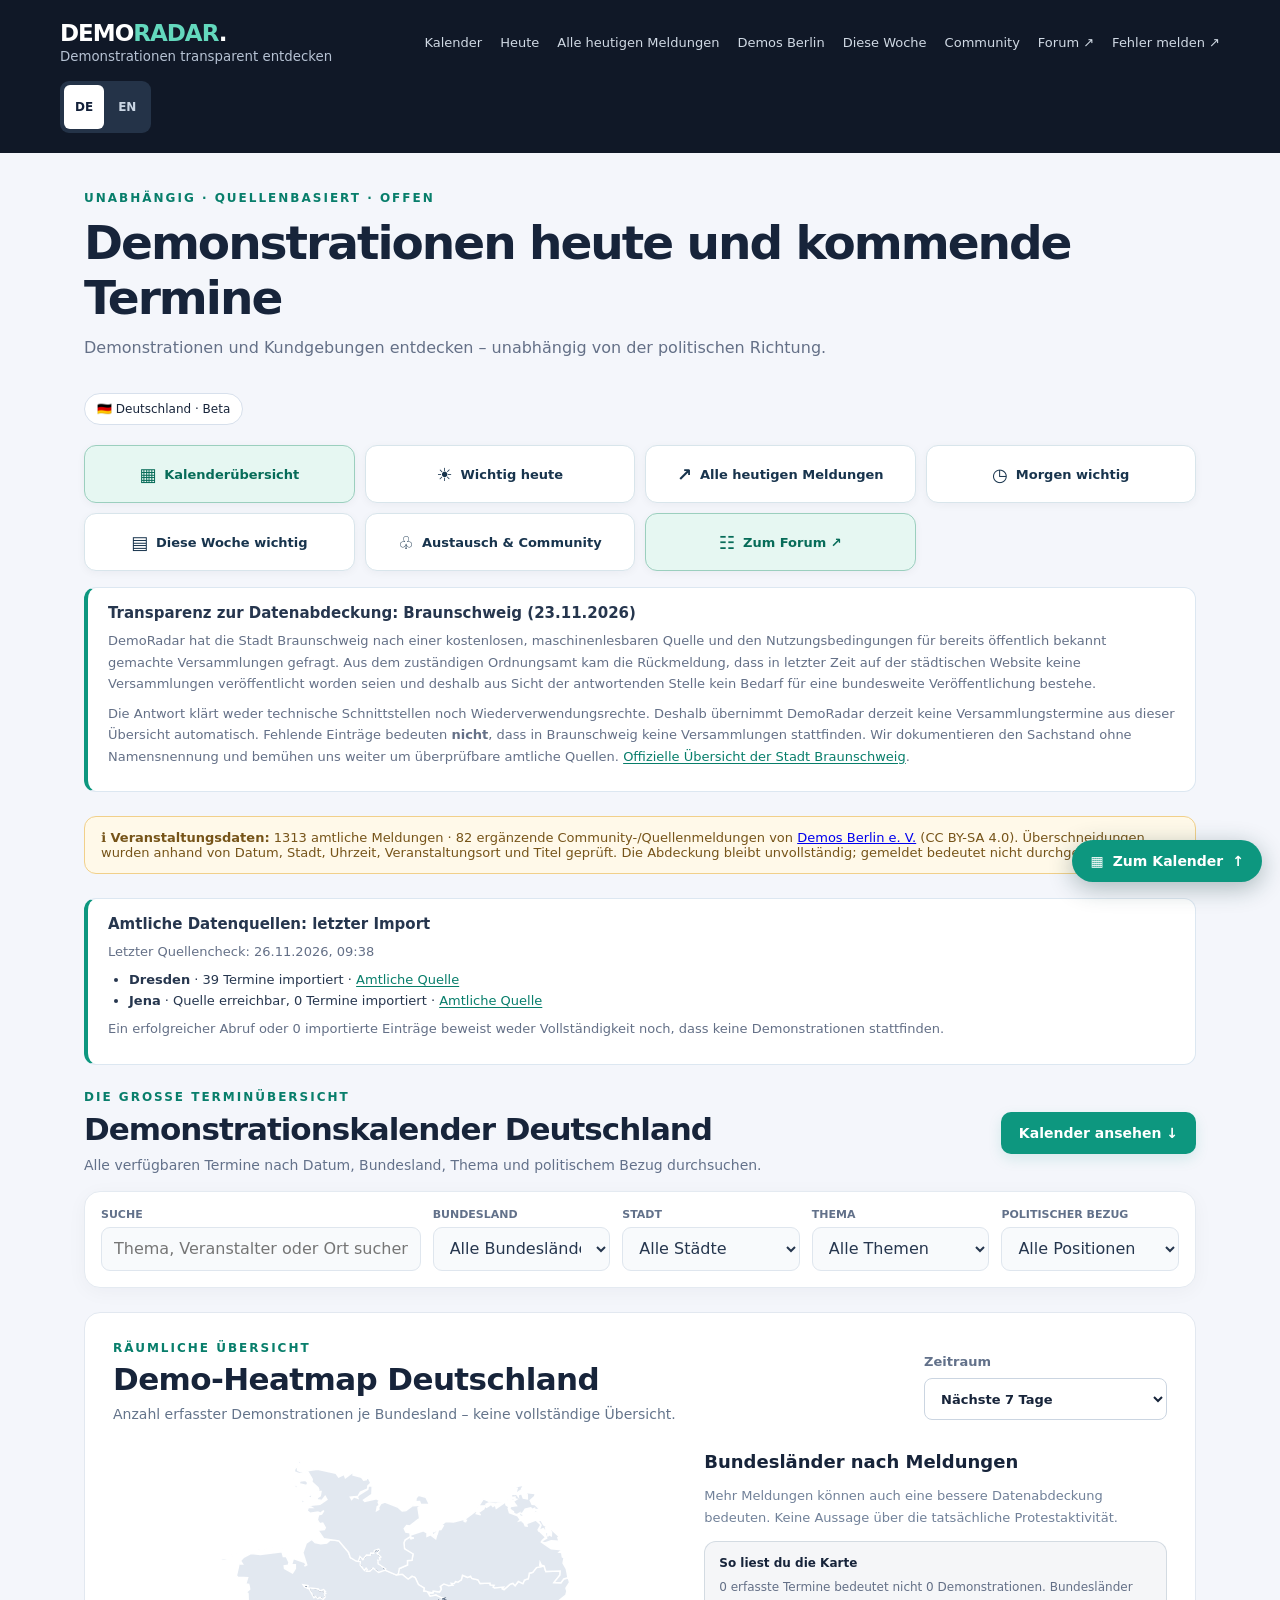
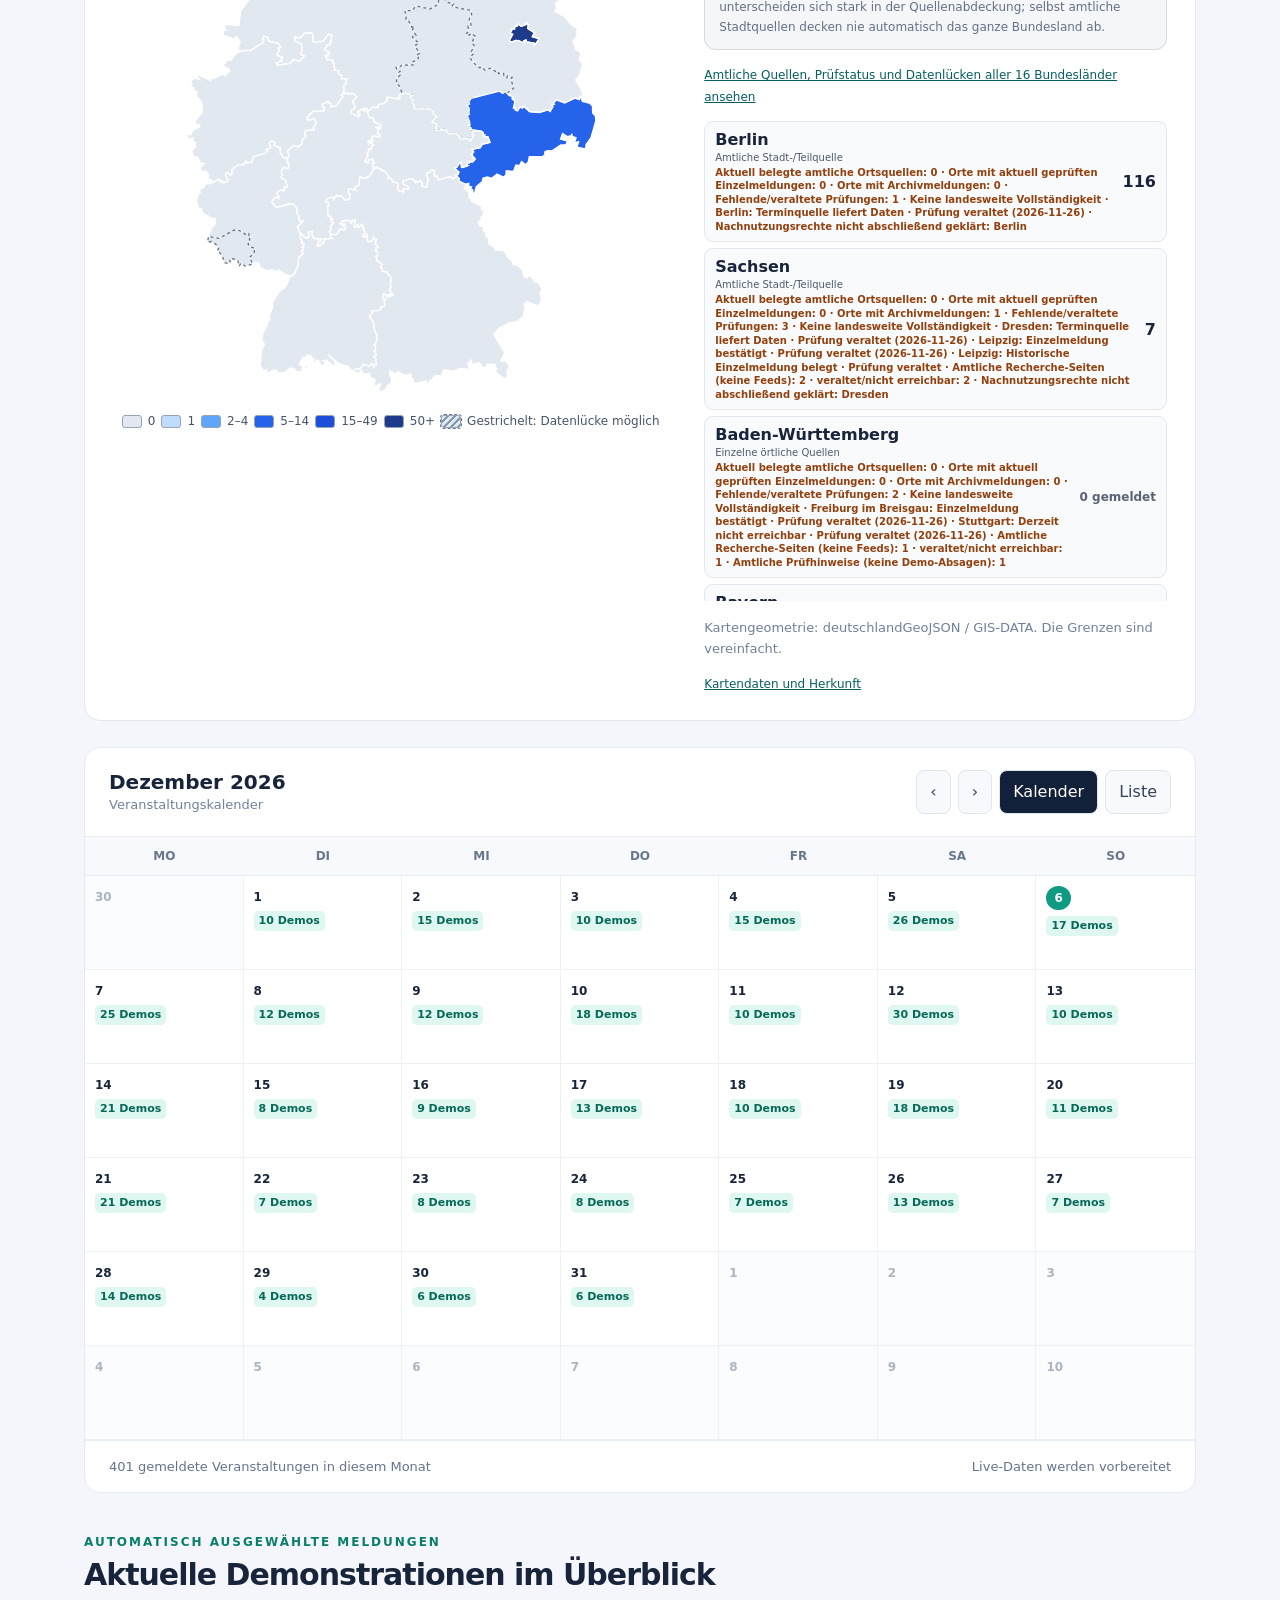
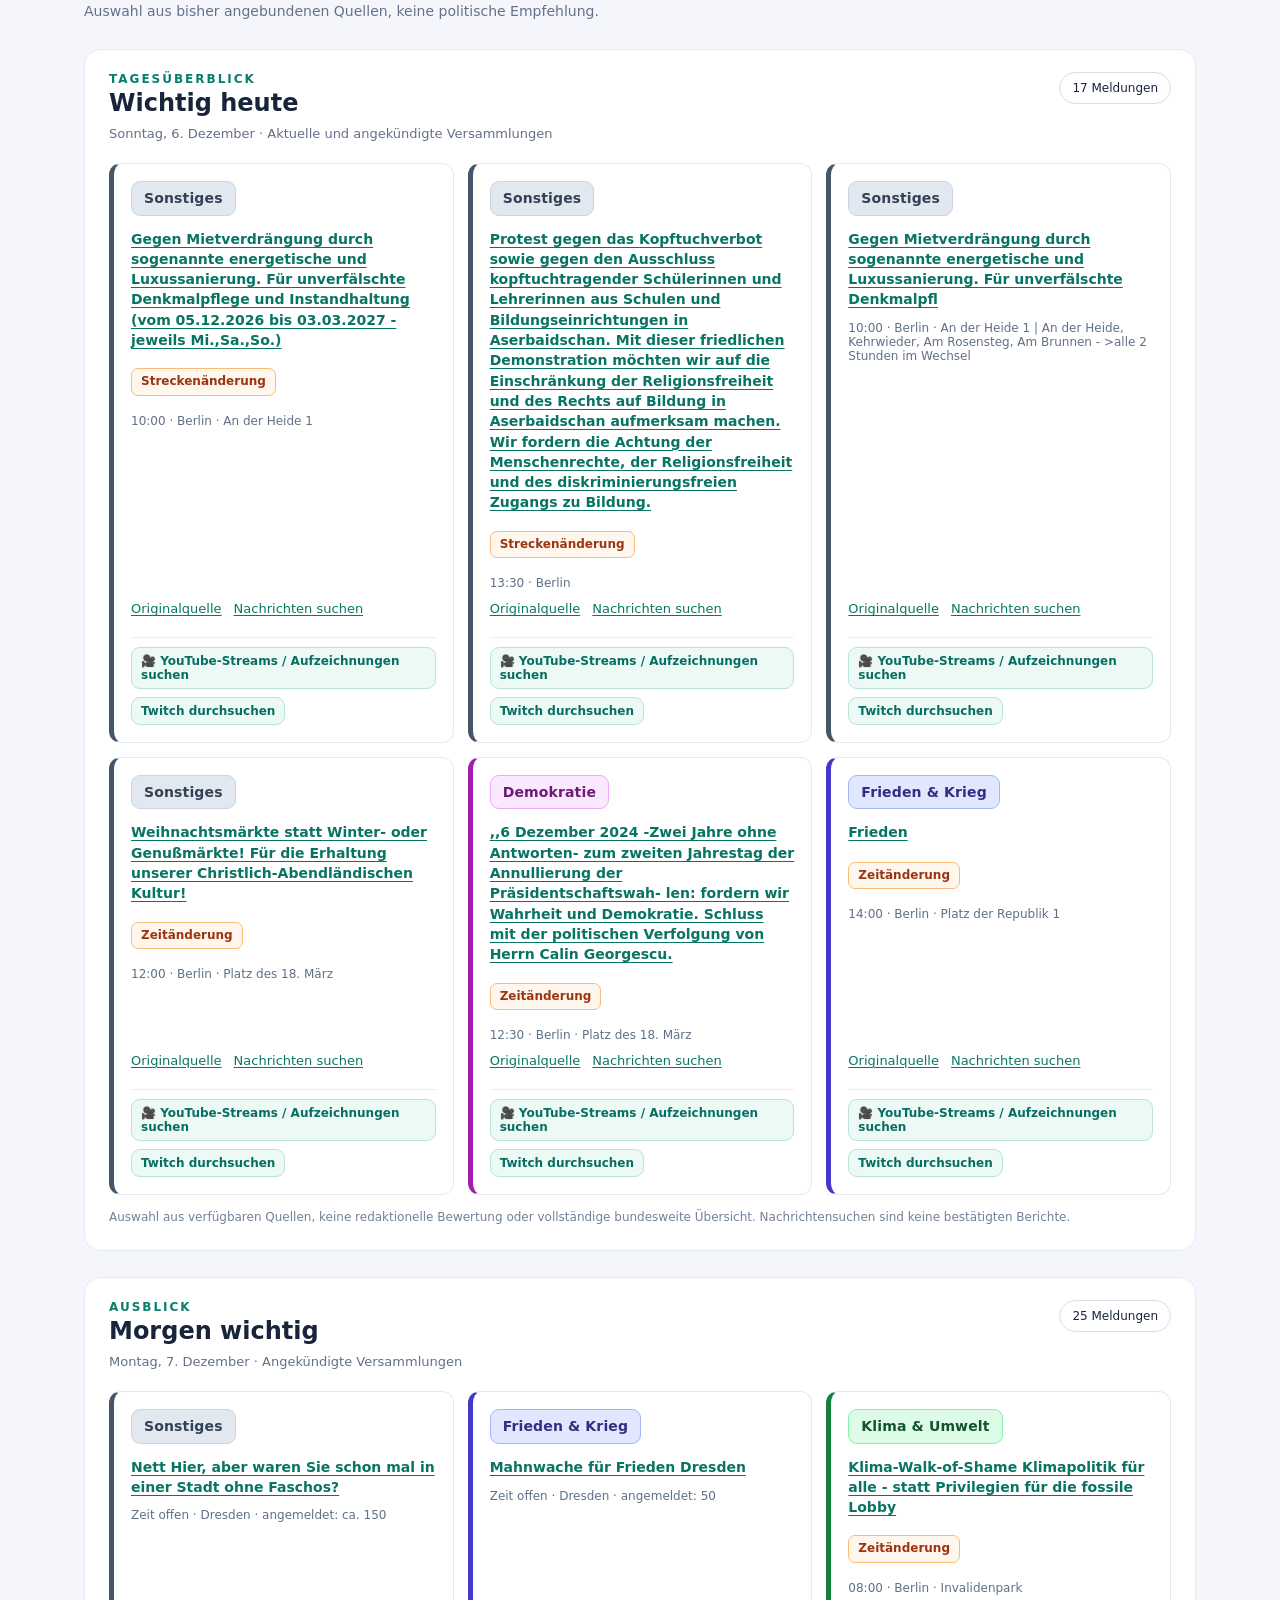
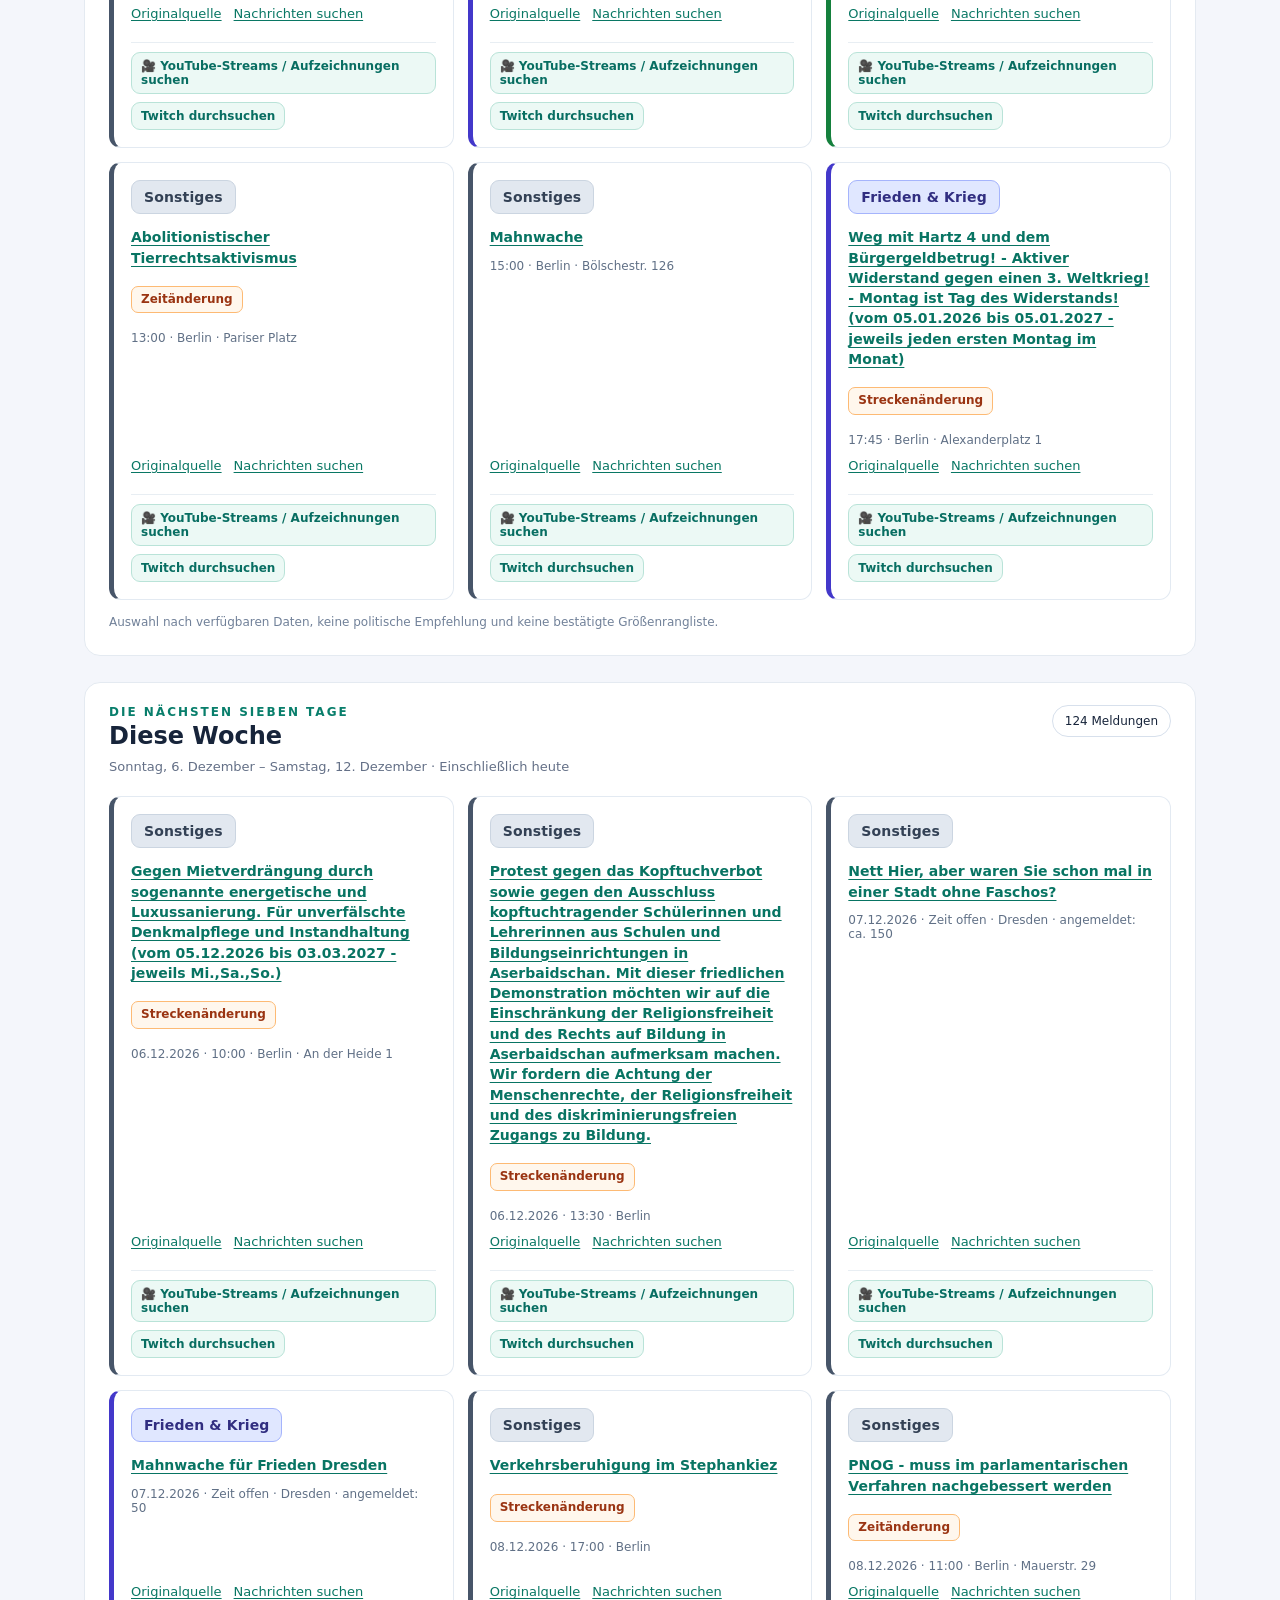
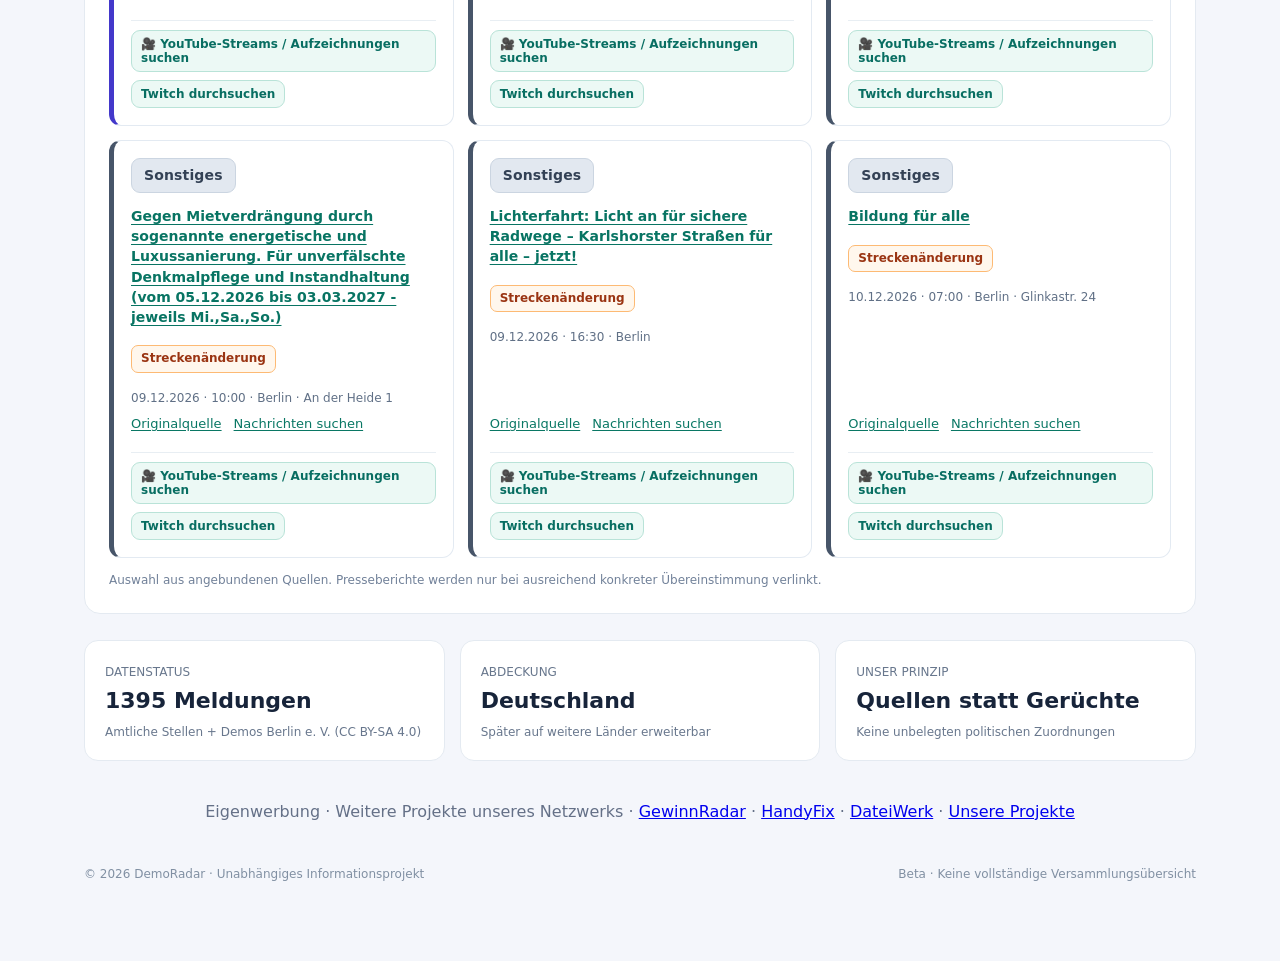
==== commit 87da9988: "Prioritize calendar navigation and enlarge touch controls" ====
--- a/index.html
+++ b/index.html
@@ -111,7 +111,10 @@
 #todaySection,#demo-kalender{scroll-margin-top:16px}
 .quick-link[href="#todaySection"]{font-weight:800}
 @media(max-width:560px){.featured-links{gap:6px 12px}.featured-links .editorial-link{width:100%;border-top:1px solid #e7edf3;padding:9px 0}.detail-press{padding:14px}.detail-press .editorial-link{line-height:1.5;min-height:44px}}
-</style></head><body><header><div><div class="brand">DEMO<span>RADAR</span><span style="color:#fff">.</span></div><small data-i18n="header.subtitle">Demonstrationen transparent entdecken</small></div><nav class="header-navigation"><a href="#demo-kalender" data-i18n="nav.calendar">Kalender</a><a href="#todaySection" data-i18n="nav.today">Heute</a><a href="/heute/" aria-label="Heute gemeldete Demonstrationen als eigene Seite">Alle heutigen Meldungen</a><a href="/berlin/">Demos Berlin</a><a href="#weekSection" data-i18n="nav.week">Diese Woche</a><a href="/community/" data-i18n="nav.community">Community</a><a href="https://demoradar.forumieren.de/" target="_blank" rel="noopener noreferrer">Forum ↗</a><a href="/melden/" target="_blank" rel="noopener noreferrer">Fehler melden ↗</a></nav><div class="language-switch" role="group" aria-label="Language / Sprache"><button type="button" data-language="de" aria-pressed="true">DE</button><button type="button" data-language="en" aria-pressed="false">EN</button></div></header><main><div class="intro"><div><div class="eyebrow" data-i18n="hero.eyebrow">Unabhängig · Quellenbasiert · Offen</div><h1 data-i18n="hero.title">Demonstrationen heute und kommende Termine</h1><p data-i18n="hero.description">Demonstrationen und Kundgebungen entdecken – unabhängig von der politischen Richtung.</p></div><span class="pill" data-i18n="hero.beta">🇩🇪 Deutschland · Beta</span></div><section class="source-status-note" aria-labelledby="bs-source-status"><strong id="bs-source-status">Transparenz zur Datenabdeckung: Braunschweig (23.11.2026)</strong><p>DemoRadar hat die Stadt Braunschweig nach einer kostenlosen, maschinenlesbaren Quelle und den Nutzungsbedingungen für bereits öffentlich bekannt gemachte Versammlungen gefragt. Aus dem zuständigen Ordnungsamt kam die Rückmeldung, dass in letzter Zeit auf der städtischen Website keine Versammlungen veröffentlicht worden seien und deshalb aus Sicht der antwortenden Stelle kein Bedarf für eine bundesweite Veröffentlichung bestehe.</p><p>Die Antwort klärt weder technische Schnittstellen noch Wiederverwendungsrechte. Deshalb übernimmt DemoRadar derzeit keine Versammlungstermine aus dieser Übersicht automatisch. Fehlende Einträge bedeuten <strong>nicht</strong>, dass in Braunschweig keine Versammlungen stattfinden. Wir dokumentieren den Sachstand ohne Namensnennung und bemühen uns weiter um überprüfbare amtliche Quellen. <a href="https://www.braunschweig.de/politik_verwaltung/bekanntmachungen/versammlungen/index.php" target="_blank" rel="noopener noreferrer">Offizielle Übersicht der Stadt Braunschweig</a>.</p></section><nav class="quick-links" aria-label="Schnellzugriffe zu den Bereichen"><a class="quick-link quick-link-primary" href="#demo-kalender"><span aria-hidden="true">▦</span> <span data-i18n="jump.calendar">Kalenderübersicht</span></a><a class="quick-link" href="#todaySection"><span aria-hidden="true">☀</span> <span data-i18n="jump.today">Wichtig heute</span></a><a class="quick-link" href="/heute/"><span aria-hidden="true">↗</span> <span>Alle heutigen Meldungen</span></a><a class="quick-link" href="#tomorrowSection"><span aria-hidden="true">◷</span> <span data-i18n="jump.tomorrow">Morgen wichtig</span></a><a class="quick-link" href="#weekSection"><span aria-hidden="true">▤</span> <span data-i18n="jump.week">Diese Woche wichtig</span></a><a class="quick-link" href="/community/"><span aria-hidden="true">♧</span> <span data-i18n="jump.community">Austausch &amp; Community</span></a><a class="quick-link quick-link-primary" href="https://demoradar.forumieren.de/" target="_blank" rel="noopener noreferrer"><span aria-hidden="true">☷</span> <span>Zum Forum ↗</span></a></nav><div class="notice" role="status" aria-live="polite" data-i18n="source.loadingNotice">Die aktuellen Veranstaltungsdaten werden geladen. Die Abdeckung ist noch unvollständig.</div><div class="calendar-intro"><div><div class="eyebrow" data-i18n="calendar.eyebrow">Die große Terminübersicht</div><h2 data-i18n="calendar.title">Demonstrationskalender Deutschland</h2><p data-i18n="calendar.description">Alle verfügbaren Termine nach Datum, Bundesland, Thema und politischem Bezug durchsuchen.</p></div><a class="calendar-nav" href="#demo-kalender" data-i18n="calendar.jump">Kalender ansehen ↓</a></div><div class="toolbar"><div><label for="search" data-i18n="filter.search">SUCHE</label><input id="search" data-i18n-placeholder="filter.searchPlaceholder" placeholder="Thema, Veranstalter oder Ort suchen …"></div><div><label for="region" data-i18n="filter.region">BUNDESLAND</label><select id="region"><option value="Alle Bundesländer" data-i18n="filter.allRegions">Alle Bundesländer</option><option value="Berlin" data-i18n="state.Berlin">Berlin</option><option value="Brandenburg" data-i18n="state.Brandenburg">Brandenburg</option><option value="Baden-Württemberg" data-i18n="state.Baden-Württemberg">Baden-Württemberg</option><option value="Bayern" data-i18n="state.Bayern">Bayern</option><option value="Bremen" data-i18n="state.Bremen">Bremen</option><option value="Hamburg" data-i18n="state.Hamburg">Hamburg</option><option value="Hessen" data-i18n="state.Hessen">Hessen</option><option value="Mecklenburg-Vorpommern" data-i18n="state.Mecklenburg-Vorpommern">Mecklenburg-Vorpommern</option><option value="Niedersachsen" data-i18n="state.Niedersachsen">Niedersachsen</option><option value="Nordrhein-Westfalen" data-i18n="state.Nordrhein-Westfalen">Nordrhein-Westfalen</option><option value="Rheinland-Pfalz" data-i18n="state.Rheinland-Pfalz">Rheinland-Pfalz</option><option value="Saarland" data-i18n="state.Saarland">Saarland</option><option value="Sachsen" data-i18n="state.Sachsen">Sachsen</option><option value="Sachsen-Anhalt" data-i18n="state.Sachsen-Anhalt">Sachsen-Anhalt</option><option value="Schleswig-Holstein" data-i18n="state.Schleswig-Holstein">Schleswig-Holstein</option><option value="Thüringen" data-i18n="state.Thüringen">Thüringen</option></select></div><div><label for="city" data-i18n="filter.city">STADT</label><select id="city" aria-label="Stadt auswählen"><option value="" data-i18n="filter.allCities">Alle Städte</option></select></div><div><label for="topic" data-i18n="filter.topic">THEMA</label><select id="topic"><option value="Alle Themen" data-i18n="filter.allTopics">Alle Themen</option><option value="Migration" data-i18n="filter.migration">Migration</option><option value="Klima & Umwelt" data-i18n="filter.climate">Klima & Umwelt</option><option value="Frieden & Krieg" data-i18n="filter.peace">Frieden & Krieg</option><option value="Arbeit & Soziales" data-i18n="filter.social">Arbeit & Soziales</option><option value="Demokratie" data-i18n="filter.democracy">Demokratie</option><option value="Sonstiges" data-i18n="filter.other">Sonstiges</option></select></div><div><label for="position" data-i18n="filter.position">POLITISCHER BEZUG</label><select id="position"><option value="Alle Positionen" data-i18n="filter.allPositions">Alle Positionen</option><option value="AfD organisiert" data-i18n="filter.afd">AfD organisiert</option><option value="Gegen AfD" data-i18n="filter.antiAfd">Gegen AfD</option><option value="Antifaschistisch" data-i18n="filter.antifa">Antifaschistisch</option><option value="CDU organisiert" data-i18n="filter.cdu">CDU organisiert</option><option value="Gegen CDU" data-i18n="filter.antiCdu">Gegen CDU</option><option value="Andere / unbekannt" data-i18n="filter.unknown">Andere / unbekannt</option></select></div></div><section class="heatmap-section" id="heatmapSection" aria-labelledby="heatmapHeading">
+
+/* Improve touch targets without changing the calendar or event data. */
+.toolbar input,.toolbar select,.controls button,.language-switch button,.heatmap-ranking button{min-height:44px}.controls{flex-wrap:wrap}.event-detail-close{width:44px;height:44px;flex-shrink:0}.event-detail-actions a,.event-detail-actions button{min-height:44px;display:inline-flex;align-items:center}.header-navigation{flex-wrap:wrap}.source-status-note{font-size:13px}.quick-links{margin-top:20px}@media(prefers-reduced-motion:reduce){html{scroll-behavior:auto}.floating-calendar-link{transition:none}}
+</style></head><body><header><div><div class="brand">DEMO<span>RADAR</span><span style="color:#fff">.</span></div><small data-i18n="header.subtitle">Demonstrationen transparent entdecken</small></div><nav class="header-navigation"><a href="#demo-kalender" data-i18n="nav.calendar">Kalender</a><a href="#todaySection" data-i18n="nav.today">Heute</a><a href="/heute/" aria-label="Heute gemeldete Demonstrationen als eigene Seite">Alle heutigen Meldungen</a><a href="/berlin/">Demos Berlin</a><a href="#weekSection" data-i18n="nav.week">Diese Woche</a><a href="/community/" data-i18n="nav.community">Community</a><a href="https://demoradar.forumieren.de/" target="_blank" rel="noopener noreferrer">Forum ↗</a><a href="/melden/" target="_blank" rel="noopener noreferrer">Fehler melden ↗</a></nav><div class="language-switch" role="group" aria-label="Language / Sprache"><button type="button" data-language="de" aria-pressed="true">DE</button><button type="button" data-language="en" aria-pressed="false">EN</button></div></header><main><div class="intro"><div><div class="eyebrow" data-i18n="hero.eyebrow">Unabhängig · Quellenbasiert · Offen</div><h1 data-i18n="hero.title">Demonstrationen heute und kommende Termine</h1><p data-i18n="hero.description">Demonstrationen und Kundgebungen entdecken – unabhängig von der politischen Richtung.</p></div><span class="pill" data-i18n="hero.beta">🇩🇪 Deutschland · Beta</span></div><nav class="quick-links" aria-label="Schnellzugriffe zu den Bereichen"><a class="quick-link quick-link-primary" href="#demo-kalender"><span aria-hidden="true">▦</span> <span data-i18n="jump.calendar">Kalenderübersicht</span></a><a class="quick-link" href="#todaySection"><span aria-hidden="true">☀</span> <span data-i18n="jump.today">Wichtig heute</span></a><a class="quick-link" href="/heute/"><span aria-hidden="true">↗</span> <span>Alle heutigen Meldungen</span></a><a class="quick-link" href="#tomorrowSection"><span aria-hidden="true">◷</span> <span data-i18n="jump.tomorrow">Morgen wichtig</span></a><a class="quick-link" href="#weekSection"><span aria-hidden="true">▤</span> <span data-i18n="jump.week">Diese Woche wichtig</span></a><a class="quick-link" href="/community/"><span aria-hidden="true">♧</span> <span data-i18n="jump.community">Austausch &amp; Community</span></a><a class="quick-link quick-link-primary" href="https://demoradar.forumieren.de/" target="_blank" rel="noopener noreferrer"><span aria-hidden="true">☷</span> <span>Zum Forum ↗</span></a></nav><section class="source-status-note" aria-labelledby="bs-source-status"><strong id="bs-source-status">Transparenz zur Datenabdeckung: Braunschweig (23.11.2026)</strong><p>DemoRadar hat die Stadt Braunschweig nach einer kostenlosen, maschinenlesbaren Quelle und den Nutzungsbedingungen für bereits öffentlich bekannt gemachte Versammlungen gefragt. Aus dem zuständigen Ordnungsamt kam die Rückmeldung, dass in letzter Zeit auf der städtischen Website keine Versammlungen veröffentlicht worden seien und deshalb aus Sicht der antwortenden Stelle kein Bedarf für eine bundesweite Veröffentlichung bestehe.</p><p>Die Antwort klärt weder technische Schnittstellen noch Wiederverwendungsrechte. Deshalb übernimmt DemoRadar derzeit keine Versammlungstermine aus dieser Übersicht automatisch. Fehlende Einträge bedeuten <strong>nicht</strong>, dass in Braunschweig keine Versammlungen stattfinden. Wir dokumentieren den Sachstand ohne Namensnennung und bemühen uns weiter um überprüfbare amtliche Quellen. <a href="https://www.braunschweig.de/politik_verwaltung/bekanntmachungen/versammlungen/index.php" target="_blank" rel="noopener noreferrer">Offizielle Übersicht der Stadt Braunschweig</a>.</p></section><div class="notice" role="status" aria-live="polite" data-i18n="source.loadingNotice">Die aktuellen Veranstaltungsdaten werden geladen. Die Abdeckung ist noch unvollständig.</div><div class="calendar-intro"><div><div class="eyebrow" data-i18n="calendar.eyebrow">Die große Terminübersicht</div><h2 data-i18n="calendar.title">Demonstrationskalender Deutschland</h2><p data-i18n="calendar.description">Alle verfügbaren Termine nach Datum, Bundesland, Thema und politischem Bezug durchsuchen.</p></div><a class="calendar-nav" href="#demo-kalender" data-i18n="calendar.jump">Kalender ansehen ↓</a></div><div class="toolbar"><div><label for="search" data-i18n="filter.search">SUCHE</label><input id="search" data-i18n-placeholder="filter.searchPlaceholder" placeholder="Thema, Veranstalter oder Ort suchen …"></div><div><label for="region" data-i18n="filter.region">BUNDESLAND</label><select id="region"><option value="Alle Bundesländer" data-i18n="filter.allRegions">Alle Bundesländer</option><option value="Berlin" data-i18n="state.Berlin">Berlin</option><option value="Brandenburg" data-i18n="state.Brandenburg">Brandenburg</option><option value="Baden-Württemberg" data-i18n="state.Baden-Württemberg">Baden-Württemberg</option><option value="Bayern" data-i18n="state.Bayern">Bayern</option><option value="Bremen" data-i18n="state.Bremen">Bremen</option><option value="Hamburg" data-i18n="state.Hamburg">Hamburg</option><option value="Hessen" data-i18n="state.Hessen">Hessen</option><option value="Mecklenburg-Vorpommern" data-i18n="state.Mecklenburg-Vorpommern">Mecklenburg-Vorpommern</option><option value="Niedersachsen" data-i18n="state.Niedersachsen">Niedersachsen</option><option value="Nordrhein-Westfalen" data-i18n="state.Nordrhein-Westfalen">Nordrhein-Westfalen</option><option value="Rheinland-Pfalz" data-i18n="state.Rheinland-Pfalz">Rheinland-Pfalz</option><option value="Saarland" data-i18n="state.Saarland">Saarland</option><option value="Sachsen" data-i18n="state.Sachsen">Sachsen</option><option value="Sachsen-Anhalt" data-i18n="state.Sachsen-Anhalt">Sachsen-Anhalt</option><option value="Schleswig-Holstein" data-i18n="state.Schleswig-Holstein">Schleswig-Holstein</option><option value="Thüringen" data-i18n="state.Thüringen">Thüringen</option></select></div><div><label for="city" data-i18n="filter.city">STADT</label><select id="city" aria-label="Stadt auswählen"><option value="" data-i18n="filter.allCities">Alle Städte</option></select></div><div><label for="topic" data-i18n="filter.topic">THEMA</label><select id="topic"><option value="Alle Themen" data-i18n="filter.allTopics">Alle Themen</option><option value="Migration" data-i18n="filter.migration">Migration</option><option value="Klima & Umwelt" data-i18n="filter.climate">Klima & Umwelt</option><option value="Frieden & Krieg" data-i18n="filter.peace">Frieden & Krieg</option><option value="Arbeit & Soziales" data-i18n="filter.social">Arbeit & Soziales</option><option value="Demokratie" data-i18n="filter.democracy">Demokratie</option><option value="Sonstiges" data-i18n="filter.other">Sonstiges</option></select></div><div><label for="position" data-i18n="filter.position">POLITISCHER BEZUG</label><select id="position"><option value="Alle Positionen" data-i18n="filter.allPositions">Alle Positionen</option><option value="AfD organisiert" data-i18n="filter.afd">AfD organisiert</option><option value="Gegen AfD" data-i18n="filter.antiAfd">Gegen AfD</option><option value="Antifaschistisch" data-i18n="filter.antifa">Antifaschistisch</option><option value="CDU organisiert" data-i18n="filter.cdu">CDU organisiert</option><option value="Gegen CDU" data-i18n="filter.antiCdu">Gegen CDU</option><option value="Andere / unbekannt" data-i18n="filter.unknown">Andere / unbekannt</option></select></div></div><section class="heatmap-section" id="heatmapSection" aria-labelledby="heatmapHeading">
  <div class="heatmap-head"><div><div class="eyebrow" data-i18n="map.eyebrow">Räumliche Übersicht</div><h2 id="heatmapHeading" data-i18n="map.title">Demo-Heatmap Deutschland</h2><p data-i18n="map.description">Anzahl erfasster Demonstrationen je Bundesland – keine vollständige Übersicht.</p></div><label class="heatmap-range-label" for="heatmapRange"><span data-i18n="map.period">Zeitraum</span><select id="heatmapRange"><option value="7" data-i18n="map.next7">Nächste 7 Tage</option><option value="30" data-i18n="map.next30">Nächste 30 Tage</option></select></label></div>
  <div class="heatmap-content"><div class="heatmap-map"><svg id="heatmapSvg" viewBox="0 0 480 615" role="group" aria-label="Deutschlandkarte nach Anzahl erfasster Demonstrationen" data-i18n-aria="map.aria"><title>DemoRadar Deutschlandkarte</title></svg><div id="heatmapLegend" class="heatmap-legend" aria-hidden="true"></div></div><div class="heatmap-aside"><h3 data-i18n="map.ranking">Bundesländer nach Meldungen</h3><p class="small" data-i18n="map.disclaimer">Mehr Meldungen können auch eine bessere Datenabdeckung bedeuten. Keine Aussage über die tatsächliche Protestaktivität.</p><div class="heatmap-coverage-note"><strong data-i18n="map.coverageTitle">So liest du die Karte</strong><p data-i18n="map.coverageNote">0 gemeldet bedeutet nicht 0 Demonstrationen. Die Quellenabdeckung unterscheidet sich je Bundesland.</p></div><p class="small"><a class="source-registry-link" href="/sources/">Amtliche Quellen, Prüfstatus und Datenlücken aller 16 Bundesländer ansehen</a></p><div id="heatmapRanking" class="heatmap-ranking" role="status" aria-live="polite"></div><p class="small" data-i18n="map.credit">Kartengeometrie: deutschlandGeoJSON / GIS-DATA (Quelle verlinkt).</p><a href="https://github.com/isellsoap/deutschlandGeoJSON" target="_blank" rel="noopener noreferrer" data-i18n="map.creditLink">Kartendaten und Herkunft</a></div></div>
  </section><section class="mainpanel" id="demo-kalender" aria-label="Demonstration calendar"><div class="panelhead"><div><h2 id="monthLabel"></h2><span class="small" data-i18n="calendar.subtitle">Veranstaltungskalender</span></div><div class="controls"><button id="prev" data-i18n-aria="view.previous" aria-label="Vorheriger Monat">‹</button><button id="next" data-i18n-aria="view.next" aria-label="Nächster Monat">›</button><button id="calendarBtn" class="active" data-i18n="view.calendar">Kalender</button><button id="listBtn" data-i18n="view.list">Liste</button></div></div><div id="calendarWrap"><div class="week"><div data-i18n="view.monday">MO</div><div data-i18n="view.tuesday">DI</div><div data-i18n="view.wednesday">MI</div><div data-i18n="view.thursday">DO</div><div data-i18n="view.friday">FR</div><div data-i18n="view.saturday">SA</div><div data-i18n="view.sunday">SO</div></div><div id="calendar" class="calendar"></div><div class="summary"><span id="resultText">Keine verifizierten Termine eingetragen</span><span>Live-Daten werden vorbereitet</span></div></div><div id="list"><div class="empty"><div class="symbol">🗓️</div><h3>Noch keine verifizierten Termine</h3><p>Die Filter sind vorbereitet. Nach Anbindung geprüfter Quellen erscheinen hier automatisch Veranstaltungen mit Quellen- und Aktualisierungsangaben.</p></div></div></section><div class="highlight-heading"><div class="eyebrow" data-i18n="intro.eyebrow">Empfehlungen aus den Meldungen</div><h2 data-i18n="intro.title">Aktuelle Demonstrationen im Überblick</h2><p data-i18n="intro.description">Automatisch ausgewählte Termine aus bisher angebundenen Quellen.</p></div><section id="todaySection" class="featured" aria-labelledby="todayHeading"><div class="featured-header"><div><div class="eyebrow" data-i18n="today.eyebrow">Tagesüberblick</div><h2 id="todayHeading" data-i18n="today.title">Wichtig heute</h2><p class="featured-sub" id="todayDate">Öffentliche Demonstrationen und Kundgebungen</p></div><span class="pill" id="todayCount">Lade Termine …</span></div><div id="todayItems" class="featured-empty" role="status">Die verifizierten Meldungen werden geladen …</div><p class="featured-explainer" data-i18n="today.explain">Auswahl aus verfügbaren behördlichen Meldungen, keine redaktionelle Bewertung oder vollständige bundesweite Übersicht. Verlinkte Nachrichtensuchen sind keine bestätigten Berichte über die Veranstaltung.</p></section><section class="featured" id="tomorrowSection" aria-labelledby="tomorrowHeading"><div class="featured-header"><div><div class="eyebrow" data-i18n="tomorrow.eyebrow">Ausblick</div><h2 id="tomorrowHeading" data-i18n="tomorrow.title">Morgen wichtig</h2><p class="featured-sub" id="tomorrowDate">Angekündigte Kundgebungen und Demonstrationen</p></div><span class="pill" id="tomorrowCount">Lade Termine …</span></div><div id="tomorrowItems" class="featured-empty" role="status">Meldungen werden geladen …</div><p class="featured-explainer" data-i18n="tomorrow.explain">Auswahl nach verfügbaren Daten, keine politische Empfehlung und keine bestätigte Größenrangliste.</p></section><section class="featured" id="weekSection" aria-labelledby="weekHeading"><div class="featured-header"><div><div class="eyebrow" data-i18n="week.eyebrow">Die nächsten sieben Tage</div><h2 id="weekHeading" data-i18n="week.title">Diese Woche</h2><p class="featured-sub" id="weekDate">Kommende Veranstaltungen inklusive heute</p></div><span class="pill" id="weekCount">Lade Termine …</span></div><div id="weekItems" class="featured-empty" role="status">Meldungen werden geladen …</div><p class="featured-explainer" data-i18n="week.explain">Auswahl aus angebundenen amtlichen Quellen. Links zu Presseberichten werden bei ausreichend konkreter Übereinstimmung ergänzt.</p></section><div class="cards"><div class="stat"><span data-i18n="stat.status">DATENSTATUS</span><strong data-i18n="stat.statusValue">Im Aufbau</strong><span data-i18n="stat.statusDesc">Amtliche und öffentliche Datenquellen folgen</span></div><div class="stat"><span data-i18n="stat.coverage">ABDECKUNG</span><strong data-i18n="stat.coverageValue">Deutschland</strong><span data-i18n="stat.coverageDesc">Später auf weitere Länder erweiterbar</span></div><div class="stat"><span data-i18n="stat.principle">UNSER PRINZIP</span><strong data-i18n="stat.principleValue">Quellen statt Gerüchte</strong><span data-i18n="stat.principleDesc">Keine unbelegten politischen Zuordnungen</span></div></div><p id="project-network" style="text-align:center;padding:12px;overflow-wrap:anywhere">Eigenwerbung · Weitere Projekte unseres Netzwerks · <a href="https://gewinnradar.pages.dev/">GewinnRadar</a> · <a href="https://handyfix.pages.dev/">HandyFix</a> · <a href="https://dateiwerk.pages.dev/">DateiWerk</a> · <a id="partners-link" href="/partners/">Unsere Projekte</a></p><div class="footer"><span>© <span id="year"></span> DemoRadar · <span data-i18n="footer.project">Unabhängiges Informationsprojekt</span></span><span data-i18n="footer.beta">Beta · Keine vollständige Versammlungsübersicht</span></div></main><script>
